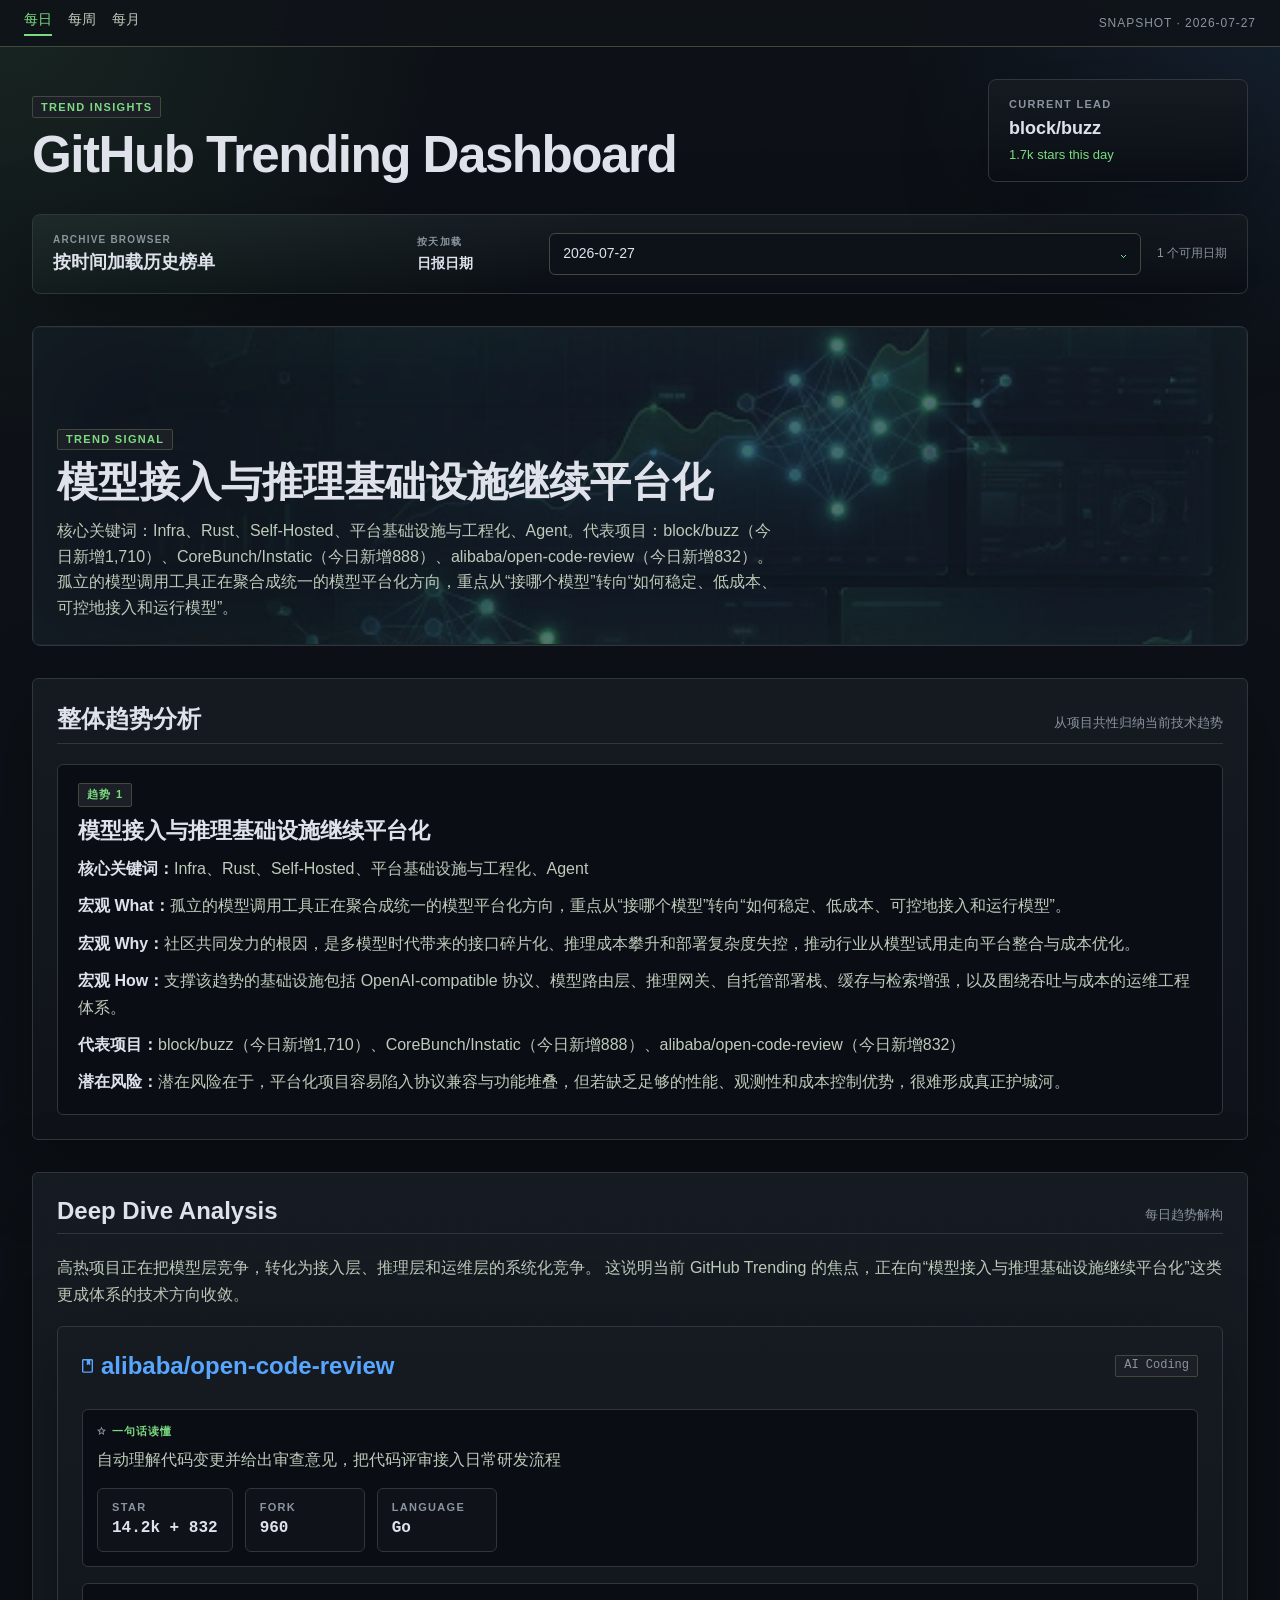
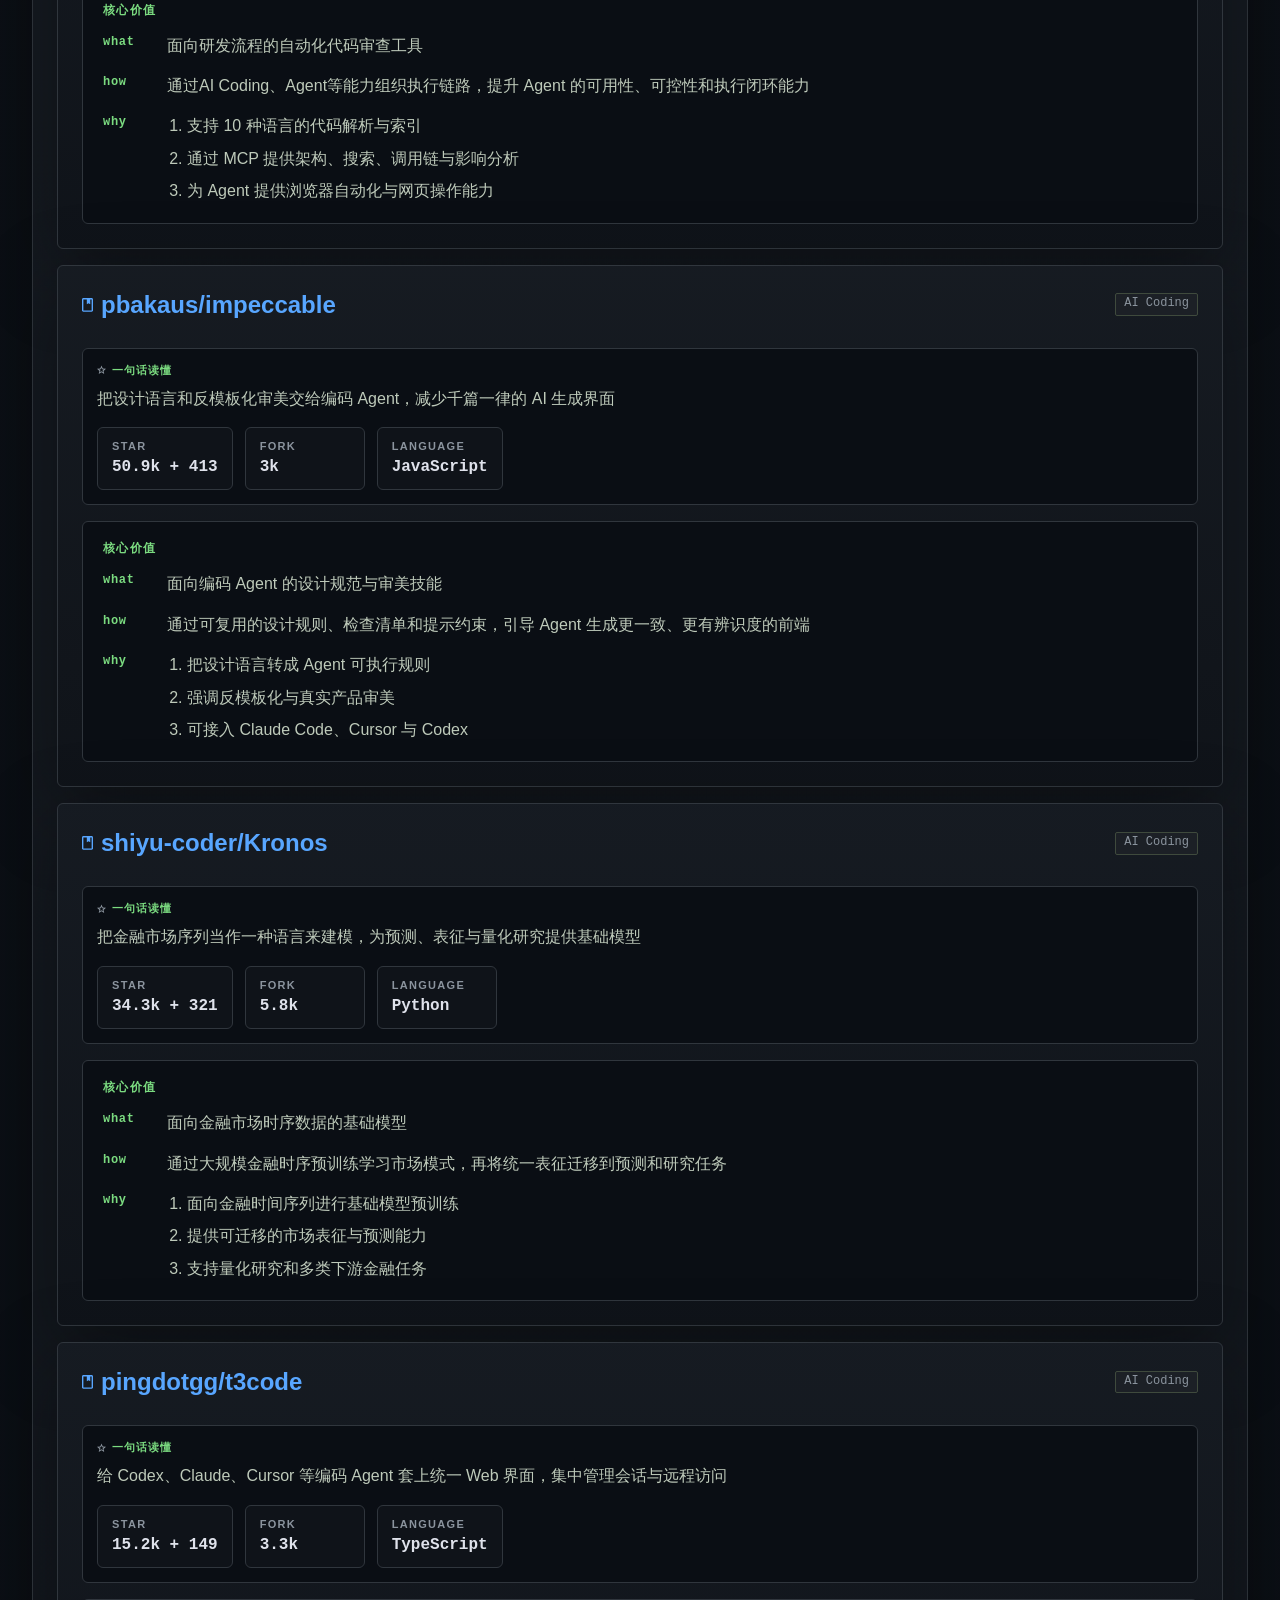
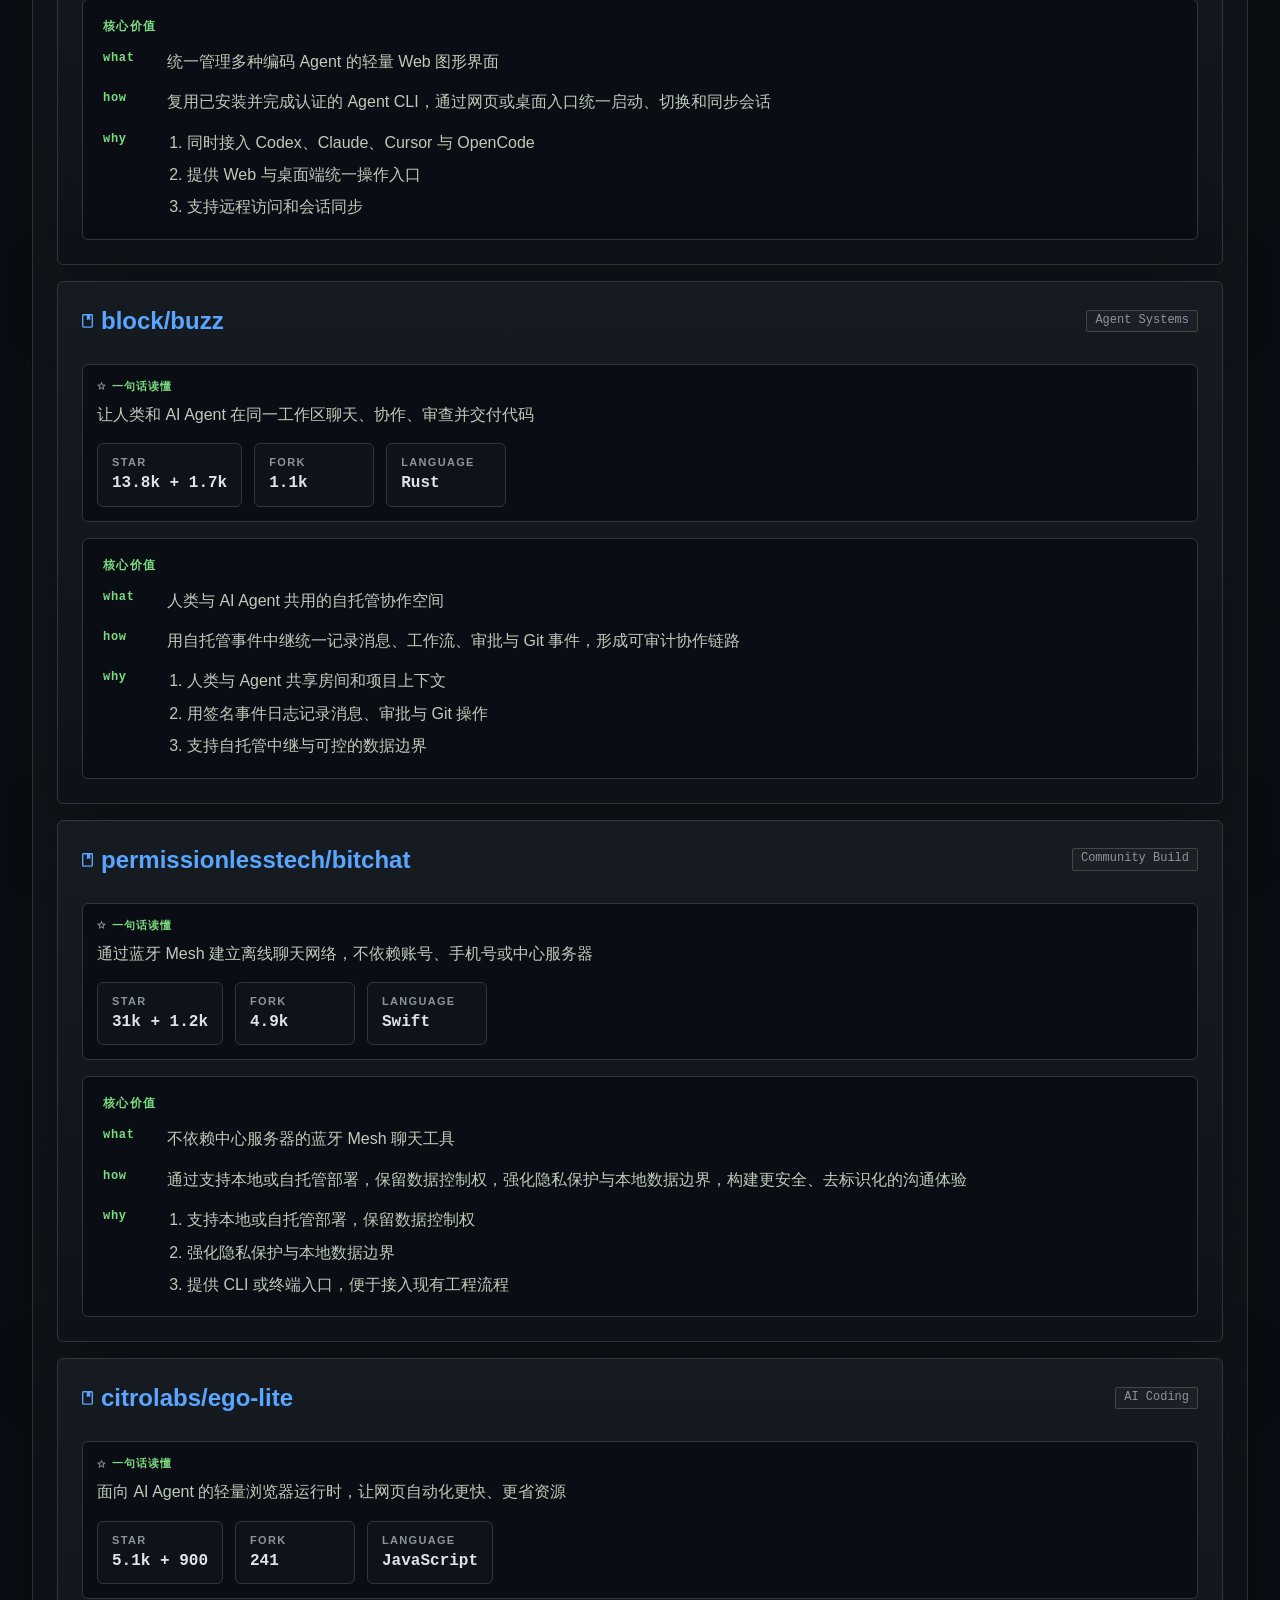
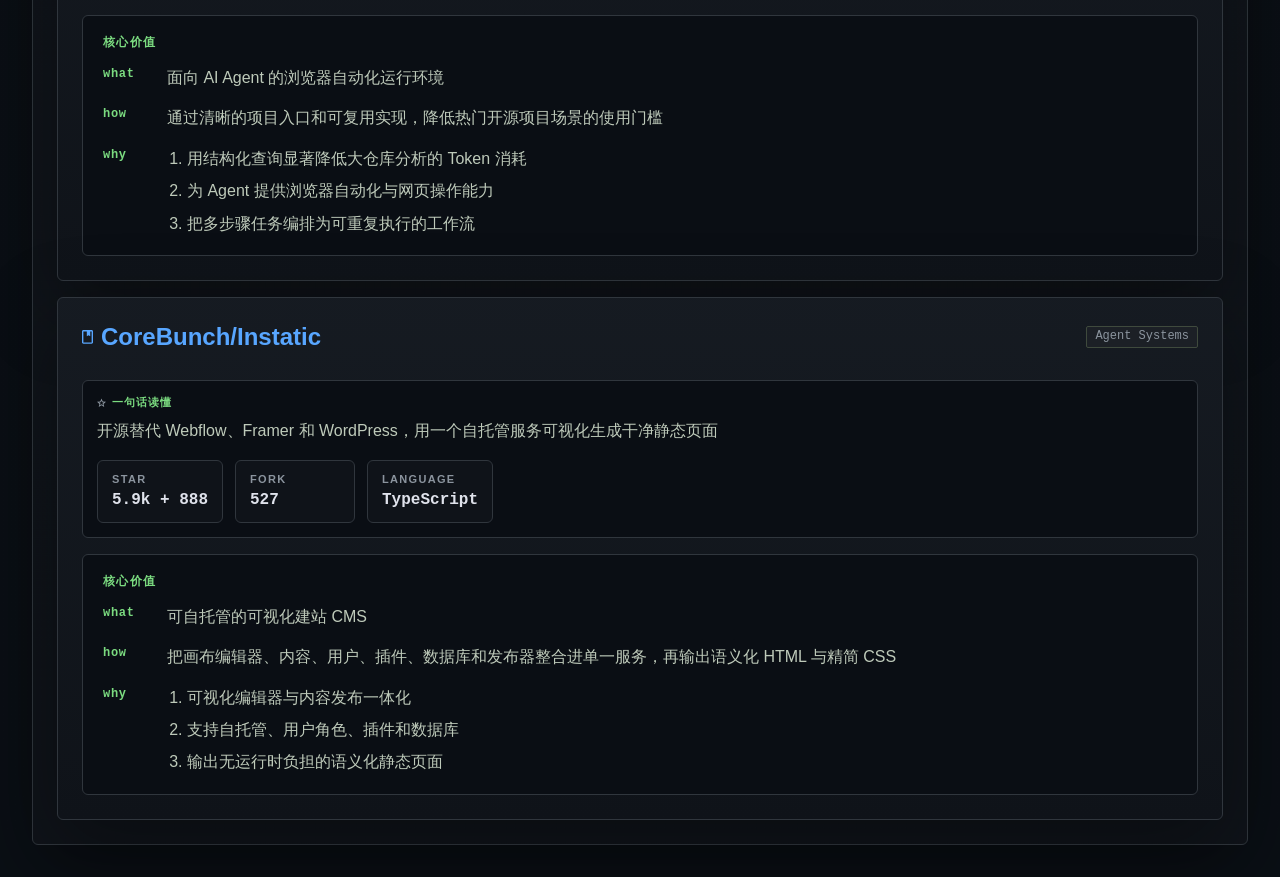
==== reports/github-trending/dashboard/history/2026-07-27.html @ b82ea27e "feat: enhance period analysis and dashboard history" ====
<!doctype html>
<html lang="zh-CN">
<head>
  <meta charset="utf-8">
  <meta name="viewport" content="width=device-width, initial-scale=1">
  <title>GitHub Trending Dashboard</title>
  <link rel="stylesheet" href="../styles.css">
</head>
<body>
  <div class="app-shell">
    <header class="topbar">
      <div class="topbar-inner">
        <nav class="period-nav" aria-label="趋势周期切换">

        <button class="nav-link is-active" type="button" data-period-tab="daily">
          每日
        </button>

        <button class="nav-link" type="button" data-period-tab="weekly">
          每周
        </button>

        <button class="nav-link" type="button" data-period-tab="monthly">
          每月
        </button>

        </nav>
        <span class="generated-at" data-generated-at>Snapshot · 2026-07-27</span>
      </div>
    </header>

    <main class="page">
      <section class="page-heading">
        <div>
          <span class="section-kicker">Trend Insights</span>
          <h1>GitHub Trending Dashboard</h1>
        </div>
        <div class="headline-callout">
          <span class="callout-label">Current Lead</span>
          <strong data-current-lead>block/buzz</strong>
          <span data-current-growth>1.7k stars this day</span>
        </div>
      </section>

      <section class="snapshot-toolbar" aria-label="历史快照选择">
        <div class="snapshot-toolbar-heading">
          <span>Archive Browser</span>
          <strong>按时间加载历史榜单</strong>
        </div>
        <div class="date-controls">

        <div class="date-control is-active" data-date-control="daily">
          <div class="date-control-copy">
            <span>按天加载</span>
            <strong>日报日期</strong>
          </div>
          <label class="date-select-wrap">
            <span class="sr-only">选择日报日期</span>
            <select data-date-select="daily" aria-label="选择日报日期">

                    <option value="./2026-07-27.html?period=daily" selected>2026-07-27</option>

            </select>
          </label>
          <span class="archive-count">1 个可用日期</span>
        </div>

        <div class="date-control" data-date-control="weekly">
          <div class="date-control-copy">
            <span>按周加载</span>
            <strong>周报周期</strong>
          </div>
          <label class="date-select-wrap">
            <span class="sr-only">选择周报周期</span>
            <select data-date-select="weekly" aria-label="选择周报周期">

                    <option value="./2026-07-27.html?period=weekly" selected>2026 年第 31 周 · 07/27–08/02</option>

            </select>
          </label>
          <span class="archive-count">1 个可用周次</span>
        </div>

        <div class="date-control" data-date-control="monthly">
          <div class="date-control-copy">
            <span>按月加载</span>
            <strong>月报月份</strong>
          </div>
          <label class="date-select-wrap">
            <span class="sr-only">选择月报月份</span>
            <select data-date-select="monthly" aria-label="选择月报月份">

                    <option value="./2026-07-27.html?period=monthly" selected>2026 年 7 月</option>

            </select>
          </label>
          <span class="archive-count">1 个可用月份</span>
        </div>

        </div>
      </section>


    <section
      class="period-panel is-active"
      data-period-panel="daily"
      data-lead-name="block/buzz"
      data-lead-growth="1.7k stars this day"
      data-snapshot-date="2026-07-27"
    >
      <div class="hero-card">
        <div class="hero-visual">
          <img src="../assets/hero-background-281466.png" alt="" aria-hidden="true">
        </div>
        <div class="hero-copy">
          <span class="eyebrow">TREND SIGNAL</span>
          <h2>模型接入与推理基础设施继续平台化</h2>
          <p>核心关键词：Infra、Rust、Self-Hosted、平台基础设施与工程化、Agent。代表项目：block/buzz（今日新增1,710）、CoreBunch/Instatic（今日新增888）、alibaba/open-code-review（今日新增832）。 孤立的模型调用工具正在聚合成统一的模型平台化方向，重点从“接哪个模型”转向“如何稳定、低成本、可控地接入和运行模型”。</p>
        </div>
      </div>


      <section class="trend-analysis panel">
        <div class="section-head">
          <h3>整体趋势分析</h3>
          <span>从项目共性归纳当前技术趋势</span>
        </div>
        <div class="trend-list">

                <article class="trend-card">
                  <span class="trend-index">趋势 1</span>
                  <h4>模型接入与推理基础设施继续平台化</h4>
                  <p><strong>核心关键词：</strong>Infra、Rust、Self-Hosted、平台基础设施与工程化、Agent</p>
                  <p><strong>宏观 What：</strong>孤立的模型调用工具正在聚合成统一的模型平台化方向，重点从“接哪个模型”转向“如何稳定、低成本、可控地接入和运行模型”。</p>
                  <p><strong>宏观 Why：</strong>社区共同发力的根因，是多模型时代带来的接口碎片化、推理成本攀升和部署复杂度失控，推动行业从模型试用走向平台整合与成本优化。</p>
                  <p><strong>宏观 How：</strong>支撑该趋势的基础设施包括 OpenAI-compatible 协议、模型路由层、推理网关、自托管部署栈、缓存与检索增强，以及围绕吞吐与成本的运维工程体系。</p>
                  <p><strong>代表项目：</strong>block/buzz（今日新增1,710）、CoreBunch/Instatic（今日新增888）、alibaba/open-code-review（今日新增832）</p>
                  <p><strong>潜在风险：</strong>潜在风险在于，平台化项目容易陷入协议兼容与功能堆叠，但若缺乏足够的性能、观测性和成本控制优势，很难形成真正护城河。</p>
                </article>

        </div>
      </section>


      <section class="deep-dive-section panel">
        <div class="section-head">
          <h3>Deep Dive Analysis</h3>
          <span>每日趋势解构</span>
        </div>
        <p class="trend-overview">高热项目正在把模型层竞争，转化为接入层、推理层和运维层的系统化竞争。 这说明当前 GitHub Trending 的焦点，正在向“模型接入与推理基础设施继续平台化”这类更成体系的技术方向收敛。</p>
        <div class="deep-list">

        <article class="deep-card">
          <div class="card-heading">
            <div class="title-wrap">
              <img src="../assets/repo-icon.svg" alt="" aria-hidden="true" class="icon icon-repo">
              <h3><a href="https://github.com/alibaba/open-code-review" target="_blank" rel="noreferrer">alibaba/open-code-review</a></h3>
            </div>
            <span class="chip">AI Coding</span>
          </div>
          <div class="insight-panel">
            <div class="insight-title">
              <img src="../assets/spark-icon.svg" alt="" aria-hidden="true" class="icon icon-spark">
              <span>一句话读懂</span>
            </div>
            <p>自动理解代码变更并给出审查意见，把代码评审接入日常研发流程</p>
            <div class="meta-row">

              <div class="meta-pill">
                <span class="meta-label">Star</span>
                <strong class="meta-value">14.2k + 832</strong>
              </div>

              <div class="meta-pill">
                <span class="meta-label">Fork</span>
                <strong class="meta-value">960</strong>
              </div>

              <div class="meta-pill">
                <span class="meta-label">Language</span>
                <strong class="meta-value">Go</strong>
              </div>

            </div>
          </div>
          <div class="core-value-panel">
            <span class="core-value-label">核心价值</span>
            <ul class="core-value-list">

              <li class="core-value-item">
                <strong class="core-value-key">what</strong>
                <span>面向研发流程的自动化代码审查工具</span>
              </li>

              <li class="core-value-item">
                <strong class="core-value-key">how</strong>
                <span>通过AI Coding、Agent等能力组织执行链路，提升 Agent 的可用性、可控性和执行闭环能力</span>
              </li>

              <li class="core-value-item">
                <strong class="core-value-key">why</strong>
                <ol class="highlight-list">
                  <li>支持 10 种语言的代码解析与索引</li><li>通过 MCP 提供架构、搜索、调用链与影响分析</li><li>为 Agent 提供浏览器自动化与网页操作能力</li>
                </ol>
              </li>

            </ul>
          </div>
        </article>

        <article class="deep-card">
          <div class="card-heading">
            <div class="title-wrap">
              <img src="../assets/repo-icon.svg" alt="" aria-hidden="true" class="icon icon-repo">
              <h3><a href="https://github.com/pbakaus/impeccable" target="_blank" rel="noreferrer">pbakaus/impeccable</a></h3>
            </div>
            <span class="chip">AI Coding</span>
          </div>
          <div class="insight-panel">
            <div class="insight-title">
              <img src="../assets/spark-icon.svg" alt="" aria-hidden="true" class="icon icon-spark">
              <span>一句话读懂</span>
            </div>
            <p>把设计语言和反模板化审美交给编码 Agent，减少千篇一律的 AI 生成界面</p>
            <div class="meta-row">

              <div class="meta-pill">
                <span class="meta-label">Star</span>
                <strong class="meta-value">50.9k + 413</strong>
              </div>

              <div class="meta-pill">
                <span class="meta-label">Fork</span>
                <strong class="meta-value">3k</strong>
              </div>

              <div class="meta-pill">
                <span class="meta-label">Language</span>
                <strong class="meta-value">JavaScript</strong>
              </div>

            </div>
          </div>
          <div class="core-value-panel">
            <span class="core-value-label">核心价值</span>
            <ul class="core-value-list">

              <li class="core-value-item">
                <strong class="core-value-key">what</strong>
                <span>面向编码 Agent 的设计规范与审美技能</span>
              </li>

              <li class="core-value-item">
                <strong class="core-value-key">how</strong>
                <span>通过可复用的设计规则、检查清单和提示约束，引导 Agent 生成更一致、更有辨识度的前端</span>
              </li>

              <li class="core-value-item">
                <strong class="core-value-key">why</strong>
                <ol class="highlight-list">
                  <li>把设计语言转成 Agent 可执行规则</li><li>强调反模板化与真实产品审美</li><li>可接入 Claude Code、Cursor 与 Codex</li>
                </ol>
              </li>

            </ul>
          </div>
        </article>

        <article class="deep-card">
          <div class="card-heading">
            <div class="title-wrap">
              <img src="../assets/repo-icon.svg" alt="" aria-hidden="true" class="icon icon-repo">
              <h3><a href="https://github.com/shiyu-coder/Kronos" target="_blank" rel="noreferrer">shiyu-coder/Kronos</a></h3>
            </div>
            <span class="chip">AI Coding</span>
          </div>
          <div class="insight-panel">
            <div class="insight-title">
              <img src="../assets/spark-icon.svg" alt="" aria-hidden="true" class="icon icon-spark">
              <span>一句话读懂</span>
            </div>
            <p>把金融市场序列当作一种语言来建模，为预测、表征与量化研究提供基础模型</p>
            <div class="meta-row">

              <div class="meta-pill">
                <span class="meta-label">Star</span>
                <strong class="meta-value">34.3k + 321</strong>
              </div>

              <div class="meta-pill">
                <span class="meta-label">Fork</span>
                <strong class="meta-value">5.8k</strong>
              </div>

              <div class="meta-pill">
                <span class="meta-label">Language</span>
                <strong class="meta-value">Python</strong>
              </div>

            </div>
          </div>
          <div class="core-value-panel">
            <span class="core-value-label">核心价值</span>
            <ul class="core-value-list">

              <li class="core-value-item">
                <strong class="core-value-key">what</strong>
                <span>面向金融市场时序数据的基础模型</span>
              </li>

              <li class="core-value-item">
                <strong class="core-value-key">how</strong>
                <span>通过大规模金融时序预训练学习市场模式，再将统一表征迁移到预测和研究任务</span>
              </li>

              <li class="core-value-item">
                <strong class="core-value-key">why</strong>
                <ol class="highlight-list">
                  <li>面向金融时间序列进行基础模型预训练</li><li>提供可迁移的市场表征与预测能力</li><li>支持量化研究和多类下游金融任务</li>
                </ol>
              </li>

            </ul>
          </div>
        </article>

        <article class="deep-card">
          <div class="card-heading">
            <div class="title-wrap">
              <img src="../assets/repo-icon.svg" alt="" aria-hidden="true" class="icon icon-repo">
              <h3><a href="https://github.com/pingdotgg/t3code" target="_blank" rel="noreferrer">pingdotgg/t3code</a></h3>
            </div>
            <span class="chip">AI Coding</span>
          </div>
          <div class="insight-panel">
            <div class="insight-title">
              <img src="../assets/spark-icon.svg" alt="" aria-hidden="true" class="icon icon-spark">
              <span>一句话读懂</span>
            </div>
            <p>给 Codex、Claude、Cursor 等编码 Agent 套上统一 Web 界面，集中管理会话与远程访问</p>
            <div class="meta-row">

              <div class="meta-pill">
                <span class="meta-label">Star</span>
                <strong class="meta-value">15.2k + 149</strong>
              </div>

              <div class="meta-pill">
                <span class="meta-label">Fork</span>
                <strong class="meta-value">3.3k</strong>
              </div>

              <div class="meta-pill">
                <span class="meta-label">Language</span>
                <strong class="meta-value">TypeScript</strong>
              </div>

            </div>
          </div>
          <div class="core-value-panel">
            <span class="core-value-label">核心价值</span>
            <ul class="core-value-list">

              <li class="core-value-item">
                <strong class="core-value-key">what</strong>
                <span>统一管理多种编码 Agent 的轻量 Web 图形界面</span>
              </li>

              <li class="core-value-item">
                <strong class="core-value-key">how</strong>
                <span>复用已安装并完成认证的 Agent CLI，通过网页或桌面入口统一启动、切换和同步会话</span>
              </li>

              <li class="core-value-item">
                <strong class="core-value-key">why</strong>
                <ol class="highlight-list">
                  <li>同时接入 Codex、Claude、Cursor 与 OpenCode</li><li>提供 Web 与桌面端统一操作入口</li><li>支持远程访问和会话同步</li>
                </ol>
              </li>

            </ul>
          </div>
        </article>

        <article class="deep-card">
          <div class="card-heading">
            <div class="title-wrap">
              <img src="../assets/repo-icon.svg" alt="" aria-hidden="true" class="icon icon-repo">
              <h3><a href="https://github.com/block/buzz" target="_blank" rel="noreferrer">block/buzz</a></h3>
            </div>
            <span class="chip">Agent Systems</span>
          </div>
          <div class="insight-panel">
            <div class="insight-title">
              <img src="../assets/spark-icon.svg" alt="" aria-hidden="true" class="icon icon-spark">
              <span>一句话读懂</span>
            </div>
            <p>让人类和 AI Agent 在同一工作区聊天、协作、审查并交付代码</p>
            <div class="meta-row">

              <div class="meta-pill">
                <span class="meta-label">Star</span>
                <strong class="meta-value">13.8k + 1.7k</strong>
              </div>

              <div class="meta-pill">
                <span class="meta-label">Fork</span>
                <strong class="meta-value">1.1k</strong>
              </div>

              <div class="meta-pill">
                <span class="meta-label">Language</span>
                <strong class="meta-value">Rust</strong>
              </div>

            </div>
          </div>
          <div class="core-value-panel">
            <span class="core-value-label">核心价值</span>
            <ul class="core-value-list">

              <li class="core-value-item">
                <strong class="core-value-key">what</strong>
                <span>人类与 AI Agent 共用的自托管协作空间</span>
              </li>

              <li class="core-value-item">
                <strong class="core-value-key">how</strong>
                <span>用自托管事件中继统一记录消息、工作流、审批与 Git 事件，形成可审计协作链路</span>
              </li>

              <li class="core-value-item">
                <strong class="core-value-key">why</strong>
                <ol class="highlight-list">
                  <li>人类与 Agent 共享房间和项目上下文</li><li>用签名事件日志记录消息、审批与 Git 操作</li><li>支持自托管中继与可控的数据边界</li>
                </ol>
              </li>

            </ul>
          </div>
        </article>

        <article class="deep-card">
          <div class="card-heading">
            <div class="title-wrap">
              <img src="../assets/repo-icon.svg" alt="" aria-hidden="true" class="icon icon-repo">
              <h3><a href="https://github.com/permissionlesstech/bitchat" target="_blank" rel="noreferrer">permissionlesstech/bitchat</a></h3>
            </div>
            <span class="chip">Community Build</span>
          </div>
          <div class="insight-panel">
            <div class="insight-title">
              <img src="../assets/spark-icon.svg" alt="" aria-hidden="true" class="icon icon-spark">
              <span>一句话读懂</span>
            </div>
            <p>通过蓝牙 Mesh 建立离线聊天网络，不依赖账号、手机号或中心服务器</p>
            <div class="meta-row">

              <div class="meta-pill">
                <span class="meta-label">Star</span>
                <strong class="meta-value">31k + 1.2k</strong>
              </div>

              <div class="meta-pill">
                <span class="meta-label">Fork</span>
                <strong class="meta-value">4.9k</strong>
              </div>

              <div class="meta-pill">
                <span class="meta-label">Language</span>
                <strong class="meta-value">Swift</strong>
              </div>

            </div>
          </div>
          <div class="core-value-panel">
            <span class="core-value-label">核心价值</span>
            <ul class="core-value-list">

              <li class="core-value-item">
                <strong class="core-value-key">what</strong>
                <span>不依赖中心服务器的蓝牙 Mesh 聊天工具</span>
              </li>

              <li class="core-value-item">
                <strong class="core-value-key">how</strong>
                <span>通过支持本地或自托管部署，保留数据控制权，强化隐私保护与本地数据边界，构建更安全、去标识化的沟通体验</span>
              </li>

              <li class="core-value-item">
                <strong class="core-value-key">why</strong>
                <ol class="highlight-list">
                  <li>支持本地或自托管部署，保留数据控制权</li><li>强化隐私保护与本地数据边界</li><li>提供 CLI 或终端入口，便于接入现有工程流程</li>
                </ol>
              </li>

            </ul>
          </div>
        </article>

        <article class="deep-card">
          <div class="card-heading">
            <div class="title-wrap">
              <img src="../assets/repo-icon.svg" alt="" aria-hidden="true" class="icon icon-repo">
              <h3><a href="https://github.com/citrolabs/ego-lite" target="_blank" rel="noreferrer">citrolabs/ego-lite</a></h3>
            </div>
            <span class="chip">AI Coding</span>
          </div>
          <div class="insight-panel">
            <div class="insight-title">
              <img src="../assets/spark-icon.svg" alt="" aria-hidden="true" class="icon icon-spark">
              <span>一句话读懂</span>
            </div>
            <p>面向 AI Agent 的轻量浏览器运行时，让网页自动化更快、更省资源</p>
            <div class="meta-row">

              <div class="meta-pill">
                <span class="meta-label">Star</span>
                <strong class="meta-value">5.1k + 900</strong>
              </div>

              <div class="meta-pill">
                <span class="meta-label">Fork</span>
                <strong class="meta-value">241</strong>
              </div>

              <div class="meta-pill">
                <span class="meta-label">Language</span>
                <strong class="meta-value">JavaScript</strong>
              </div>

            </div>
          </div>
          <div class="core-value-panel">
            <span class="core-value-label">核心价值</span>
            <ul class="core-value-list">

              <li class="core-value-item">
                <strong class="core-value-key">what</strong>
                <span>面向 AI Agent 的浏览器自动化运行环境</span>
              </li>

              <li class="core-value-item">
                <strong class="core-value-key">how</strong>
                <span>通过清晰的项目入口和可复用实现，降低热门开源项目场景的使用门槛</span>
              </li>

              <li class="core-value-item">
                <strong class="core-value-key">why</strong>
                <ol class="highlight-list">
                  <li>用结构化查询显著降低大仓库分析的 Token 消耗</li><li>为 Agent 提供浏览器自动化与网页操作能力</li><li>把多步骤任务编排为可重复执行的工作流</li>
                </ol>
              </li>

            </ul>
          </div>
        </article>

        <article class="deep-card">
          <div class="card-heading">
            <div class="title-wrap">
              <img src="../assets/repo-icon.svg" alt="" aria-hidden="true" class="icon icon-repo">
              <h3><a href="https://github.com/CoreBunch/Instatic" target="_blank" rel="noreferrer">CoreBunch/Instatic</a></h3>
            </div>
            <span class="chip">Agent Systems</span>
          </div>
          <div class="insight-panel">
            <div class="insight-title">
              <img src="../assets/spark-icon.svg" alt="" aria-hidden="true" class="icon icon-spark">
              <span>一句话读懂</span>
            </div>
            <p>开源替代 Webflow、Framer 和 WordPress，用一个自托管服务可视化生成干净静态页面</p>
            <div class="meta-row">

              <div class="meta-pill">
                <span class="meta-label">Star</span>
                <strong class="meta-value">5.9k + 888</strong>
              </div>

              <div class="meta-pill">
                <span class="meta-label">Fork</span>
                <strong class="meta-value">527</strong>
              </div>

              <div class="meta-pill">
                <span class="meta-label">Language</span>
                <strong class="meta-value">TypeScript</strong>
              </div>

            </div>
          </div>
          <div class="core-value-panel">
            <span class="core-value-label">核心价值</span>
            <ul class="core-value-list">

              <li class="core-value-item">
                <strong class="core-value-key">what</strong>
                <span>可自托管的可视化建站 CMS</span>
              </li>

              <li class="core-value-item">
                <strong class="core-value-key">how</strong>
                <span>把画布编辑器、内容、用户、插件、数据库和发布器整合进单一服务，再输出语义化 HTML 与精简 CSS</span>
              </li>

              <li class="core-value-item">
                <strong class="core-value-key">why</strong>
                <ol class="highlight-list">
                  <li>可视化编辑器与内容发布一体化</li><li>支持自托管、用户角色、插件和数据库</li><li>输出无运行时负担的语义化静态页面</li>
                </ol>
              </li>

            </ul>
          </div>
        </article>

        </div>
      </section>
    </section>

    <section
      class="period-panel"
      data-period-panel="weekly"
      data-lead-name="bojieli/ai-agent-book"
      data-lead-growth="15.9k stars this week"
      data-snapshot-date="2026-07-27"
    >
      <div class="hero-card">
        <div class="hero-visual">
          <img src="../assets/hero-background-281466.png" alt="" aria-hidden="true">
        </div>
        <div class="hero-copy">
          <span class="eyebrow">TREND SIGNAL</span>
          <h2>AI 编程从单点辅助走向工程化工作流</h2>
          <p>核心关键词：Agent、AI Coding、Rust、TypeScript、MCP。代表项目：bojieli/ai-agent-book（本周新增15,909）、koala73/worldmonitor（本周新增12,615）、mattpocock/skills（本周新增12,238）。 高 Star 增量项目正在从“补一个能力点”演进为“补一整条研发链路”，共同指向 AI 编程增强与工程化工作流这一集群化方向。</p>
        </div>
      </div>


      <section class="trend-analysis panel">
        <div class="section-head">
          <h3>整体趋势分析</h3>
          <span>从项目共性归纳当前技术趋势</span>
        </div>
        <div class="trend-list">

                <article class="trend-card">
                  <span class="trend-index">趋势 1</span>
                  <h4>AI 编程从单点辅助走向工程化工作流</h4>
                  <p><strong>核心关键词：</strong>Agent、AI Coding、Rust、TypeScript、MCP</p>
                  <p><strong>宏观 What：</strong>高 Star 增量项目正在从“补一个能力点”演进为“补一整条研发链路”，共同指向 AI 编程增强与工程化工作流这一集群化方向。</p>
                  <p><strong>宏观 Why：</strong>社区集体发力的根因，是大模型在大型代码库中存在上下文窗口受限、仓库级记忆缺失和任务交接脆弱等瓶颈，迫使 AI 编程从单文件补全转向全库架构级理解与执行。</p>
                  <p><strong>宏观 How：</strong>支撑这一趋势落地的底层支撑，正在收敛为 MCP 接口、仓库级索引/RAG、代码知识图谱、终端工作流接入以及可编排的 Agent 链路。</p>
                  <p><strong>代表项目：</strong>bojieli/ai-agent-book（本周新增15,909）、koala73/worldmonitor（本周新增12,615）、mattpocock/skills（本周新增12,238）</p>
                  <p><strong>潜在风险：</strong>潜在风险在于，很多项目仍停留在工作流包装层，若缺少稳定的上下文管理、索引质量和可验证执行闭环，工程化承诺容易沦为演示效果。</p>
                </article>

                <article class="trend-card">
                  <span class="trend-index">趋势 2</span>
                  <h4>多模态内容生成正在产品化和流水线化</h4>
                  <p><strong>核心关键词：</strong>Self-Hosted、Video、Agent、Python、Workflow</p>
                  <p><strong>宏观 What：</strong>高增项目的集群化方向，是把视频、语音、图像等离散能力重新组装为可批量生产、可自动化交付的多模态内容流水线。</p>
                  <p><strong>宏观 Why：</strong>社区转向这一方向的核心驱动力，是单点生成工具已无法解决真实生产中的链路断裂、素材组织和人机协作效率问题，AI 内容生成因此进入工业化阶段。</p>
                  <p><strong>宏观 How：</strong>底层支撑正在沉淀为多 Agent 协同编排、素材采集与处理链、统一的内容生产工作流、自托管运行环境以及围绕渲染/审核/发布的自动化方法论。</p>
                  <p><strong>代表项目：</strong>bojieli/ai-agent-book（本周新增15,909）、stablyai/orca（本周新增7,392）、tirth8205/code-review-graph（本周新增6,006）</p>
                  <p><strong>潜在风险：</strong>风险在于，多模态流水线项目容易因外部模型依赖、渲染成本和内容质量波动而失真，若没有稳定产能与评估机制，增长可能先于交付能力。</p>
                </article>

        </div>
      </section>


      <section class="deep-dive-section panel">
        <div class="section-head">
          <h3>Deep Dive Analysis</h3>
          <span>每周趋势解构</span>
        </div>
        <p class="trend-overview">本期高增项目的最大公约数不是单个插件或脚本，而是让 AI 真正接入真实仓库、真实上下文和真实研发流程的工程化能力。 这说明当前 GitHub Trending 的焦点，正在向“AI 编程从单点辅助走向工程化工作流”这类更成体系的技术方向收敛。</p>
        <div class="deep-list">

        <article class="deep-card">
          <div class="card-heading">
            <div class="title-wrap">
              <img src="../assets/repo-icon.svg" alt="" aria-hidden="true" class="icon icon-repo">
              <h3><a href="https://github.com/bojieli/ai-agent-book" target="_blank" rel="noreferrer">bojieli/ai-agent-book</a></h3>
            </div>
            <span class="chip">Agent Systems</span>
          </div>
          <div class="insight-panel">
            <div class="insight-title">
              <img src="../assets/spark-icon.svg" alt="" aria-hidden="true" class="icon icon-spark">
              <span>一句话读懂</span>
            </div>
            <p>从设计原理到工程落地系统讲解 AI Agent，并提供正文、PDF 与配套代码</p>
            <div class="meta-row">

              <div class="meta-pill">
                <span class="meta-label">Star</span>
                <strong class="meta-value">21.8k + 15.9k</strong>
              </div>

              <div class="meta-pill">
                <span class="meta-label">Fork</span>
                <strong class="meta-value">2.2k</strong>
              </div>

              <div class="meta-pill">
                <span class="meta-label">Language</span>
                <strong class="meta-value">Python</strong>
              </div>

            </div>
          </div>
          <div class="core-value-panel">
            <span class="core-value-label">核心价值</span>
            <ul class="core-value-list">

              <li class="core-value-item">
                <strong class="core-value-key">what</strong>
                <span>AI Agent 原理与工程实践开源教材</span>
              </li>

              <li class="core-value-item">
                <strong class="core-value-key">how</strong>
                <span>按章节组织 Agent 架构、工具调用、记忆和工程案例，并开放可编译内容与示例代码</span>
              </li>

              <li class="core-value-item">
                <strong class="core-value-key">why</strong>
                <ol class="highlight-list">
                  <li>覆盖 Agent 设计原理与工程实践</li><li>提供开源正文、编译版 PDF 和章节代码</li><li>用体系化章节串联核心能力与落地案例</li>
                </ol>
              </li>

            </ul>
          </div>
        </article>

        <article class="deep-card">
          <div class="card-heading">
            <div class="title-wrap">
              <img src="../assets/repo-icon.svg" alt="" aria-hidden="true" class="icon icon-repo">
              <h3><a href="https://github.com/diegosouzapw/OmniRoute" target="_blank" rel="noreferrer">diegosouzapw/OmniRoute</a></h3>
            </div>
            <span class="chip">AI Coding</span>
          </div>
          <div class="insight-panel">
            <div class="insight-title">
              <img src="../assets/spark-icon.svg" alt="" aria-hidden="true" class="icon icon-spark">
              <span>一句话读懂</span>
            </div>
            <p>模型接入与统一代理层，用统一接口管理多个模型和推理服务</p>
            <div class="meta-row">

              <div class="meta-pill">
                <span class="meta-label">Star</span>
                <strong class="meta-value">31.4k + 10.9k</strong>
              </div>

              <div class="meta-pill">
                <span class="meta-label">Fork</span>
                <strong class="meta-value">4.1k</strong>
              </div>

              <div class="meta-pill">
                <span class="meta-label">Language</span>
                <strong class="meta-value">TypeScript</strong>
              </div>

            </div>
          </div>
          <div class="core-value-panel">
            <span class="core-value-label">核心价值</span>
            <ul class="core-value-list">

              <li class="core-value-item">
                <strong class="core-value-key">what</strong>
                <span>模型接入与统一代理层</span>
              </li>

              <li class="core-value-item">
                <strong class="core-value-key">how</strong>
                <span>通过Agent、MCP等能力组织执行链路，用统一接口管理多个模型和推理服务</span>
              </li>

              <li class="core-value-item">
                <strong class="core-value-key">why</strong>
                <ol class="highlight-list">
                  <li>支持 43 种语言的代码解析与索引</li><li>支持 CI/CD 安全扫描与报告输出</li><li>为 Agent 提供浏览器自动化与网页操作能力</li>
                </ol>
              </li>

            </ul>
          </div>
        </article>

        <article class="deep-card">
          <div class="card-heading">
            <div class="title-wrap">
              <img src="../assets/repo-icon.svg" alt="" aria-hidden="true" class="icon icon-repo">
              <h3><a href="https://github.com/stablyai/orca" target="_blank" rel="noreferrer">stablyai/orca</a></h3>
            </div>
            <span class="chip">AI Coding</span>
          </div>
          <div class="insight-panel">
            <div class="insight-title">
              <img src="../assets/spark-icon.svg" alt="" aria-hidden="true" class="icon icon-spark">
              <span>一句话读懂</span>
            </div>
            <p>在桌面、手机或 VPS 上同时调度一组编码 Agent，加速并行开发任务</p>
            <div class="meta-row">

              <div class="meta-pill">
                <span class="meta-label">Star</span>
                <strong class="meta-value">30.1k + 7.4k</strong>
              </div>

              <div class="meta-pill">
                <span class="meta-label">Fork</span>
                <strong class="meta-value">2.1k</strong>
              </div>

              <div class="meta-pill">
                <span class="meta-label">Language</span>
                <strong class="meta-value">TypeScript</strong>
              </div>

            </div>
          </div>
          <div class="core-value-panel">
            <span class="core-value-label">核心价值</span>
            <ul class="core-value-list">

              <li class="core-value-item">
                <strong class="core-value-key">what</strong>
                <span>并行管理多个编码 Agent 的开发环境</span>
              </li>

              <li class="core-value-item">
                <strong class="core-value-key">how</strong>
                <span>把不同编码 Agent 的会话、工作区和执行状态集中到统一 ADE 中并行编排</span>
              </li>

              <li class="core-value-item">
                <strong class="core-value-key">why</strong>
                <ol class="highlight-list">
                  <li>并行运行和管理多个编码 Agent</li><li>支持桌面、移动端与 VPS</li><li>复用用户自己的 Agent 订阅与工作区</li>
                </ol>
              </li>

            </ul>
          </div>
        </article>

        <article class="deep-card">
          <div class="card-heading">
            <div class="title-wrap">
              <img src="../assets/repo-icon.svg" alt="" aria-hidden="true" class="icon icon-repo">
              <h3><a href="https://github.com/tirth8205/code-review-graph" target="_blank" rel="noreferrer">tirth8205/code-review-graph</a></h3>
            </div>
            <span class="chip">AI Coding</span>
          </div>
          <div class="insight-panel">
            <div class="insight-title">
              <img src="../assets/spark-icon.svg" alt="" aria-hidden="true" class="icon icon-spark">
              <span>一句话读懂</span>
            </div>
            <p>为 AI 编程工具建立本地代码关系图，只读取审查和大仓库任务真正需要的上下文</p>
            <div class="meta-row">

              <div class="meta-pill">
                <span class="meta-label">Star</span>
                <strong class="meta-value">26.7k + 6k</strong>
              </div>

              <div class="meta-pill">
                <span class="meta-label">Fork</span>
                <strong class="meta-value">2.5k</strong>
              </div>

              <div class="meta-pill">
                <span class="meta-label">Language</span>
                <strong class="meta-value">Python</strong>
              </div>

            </div>
          </div>
          <div class="core-value-panel">
            <span class="core-value-label">核心价值</span>
            <ul class="core-value-list">

              <li class="core-value-item">
                <strong class="core-value-key">what</strong>
                <span>面向 AI 编程工具的本地代码关系图与 MCP 服务</span>
              </li>

              <li class="core-value-item">
                <strong class="core-value-key">how</strong>
                <span>把代码库构建成持久关系图，再通过 MCP 与 CLI 提供检索、审查和影响分析能力</span>
              </li>

              <li class="core-value-item">
                <strong class="core-value-key">why</strong>
                <ol class="highlight-list">
                  <li>在本地构建持久代码关系图</li><li>按任务检索真正相关的代码上下文</li><li>通过 MCP 与 CLI 接入代码审查工作流</li>
                </ol>
              </li>

            </ul>
          </div>
        </article>

        <article class="deep-card">
          <div class="card-heading">
            <div class="title-wrap">
              <img src="../assets/repo-icon.svg" alt="" aria-hidden="true" class="icon icon-repo">
              <h3><a href="https://github.com/earendil-works/pi" target="_blank" rel="noreferrer">earendil-works/pi</a></h3>
            </div>
            <span class="chip">AI Coding</span>
          </div>
          <div class="insight-panel">
            <div class="insight-title">
              <img src="../assets/spark-icon.svg" alt="" aria-hidden="true" class="icon icon-spark">
              <span>一句话读懂</span>
            </div>
            <p>把统一 LLM API、Agent 循环、TUI 和编码 CLI 打包，快速搭建可执行 AI Agent</p>
            <div class="meta-row">

              <div class="meta-pill">
                <span class="meta-label">Star</span>
                <strong class="meta-value">78.5k + 5.4k</strong>
              </div>

              <div class="meta-pill">
                <span class="meta-label">Fork</span>
                <strong class="meta-value">9.7k</strong>
              </div>

              <div class="meta-pill">
                <span class="meta-label">Language</span>
                <strong class="meta-value">TypeScript</strong>
              </div>

            </div>
          </div>
          <div class="core-value-panel">
            <span class="core-value-label">核心价值</span>
            <ul class="core-value-list">

              <li class="core-value-item">
                <strong class="core-value-key">what</strong>
                <span>包含统一模型接口、Agent 循环和编码 CLI 的工具包</span>
              </li>

              <li class="core-value-item">
                <strong class="core-value-key">how</strong>
                <span>以模块化工具包组合模型调用、任务循环、终端交互和代码操作入口</span>
              </li>

              <li class="core-value-item">
                <strong class="core-value-key">why</strong>
                <ol class="highlight-list">
                  <li>统一多模型 API 调用方式</li><li>提供可扩展的 Agent 执行循环</li><li>内置 TUI 与编码 Agent CLI</li>
                </ol>
              </li>

            </ul>
          </div>
        </article>

        <article class="deep-card">
          <div class="card-heading">
            <div class="title-wrap">
              <img src="../assets/repo-icon.svg" alt="" aria-hidden="true" class="icon icon-repo">
              <h3><a href="https://github.com/rohitg00/ai-engineering-from-scratch" target="_blank" rel="noreferrer">rohitg00/ai-engineering-from-scratch</a></h3>
            </div>
            <span class="chip">Agent Systems</span>
          </div>
          <div class="insight-panel">
            <div class="insight-title">
              <img src="../assets/spark-icon.svg" alt="" aria-hidden="true" class="icon icon-spark">
              <span>一句话读懂</span>
            </div>
            <p>用 20 个阶段从零实现 AI 核心算法，再一路构建到 LLM、Agent 与生产系统</p>
            <div class="meta-row">

              <div class="meta-pill">
                <span class="meta-label">Star</span>
                <strong class="meta-value">43.9k + 4.3k</strong>
              </div>

              <div class="meta-pill">
                <span class="meta-label">Fork</span>
                <strong class="meta-value">7.4k</strong>
              </div>

              <div class="meta-pill">
                <span class="meta-label">Language</span>
                <strong class="meta-value">Python</strong>
              </div>

            </div>
          </div>
          <div class="core-value-panel">
            <span class="core-value-label">核心价值</span>
            <ul class="core-value-list">

              <li class="core-value-item">
                <strong class="core-value-key">what</strong>
                <span>从数学基础到多 Agent 系统的 AI 工程开源课程</span>
              </li>

              <li class="core-value-item">
                <strong class="core-value-key">how</strong>
                <span>每课按问题、原理、手写实现、框架实践和交付物推进，形成可运行的学习路径</span>
              </li>

              <li class="core-value-item">
                <strong class="core-value-key">why</strong>
                <ol class="highlight-list">
                  <li>覆盖数学、深度学习、LLM、Agent 与生产部署</li><li>每个算法先手写再使用主流框架</li><li>提供分阶段课程、代码、测试和项目产物</li>
                </ol>
              </li>

            </ul>
          </div>
        </article>

        <article class="deep-card">
          <div class="card-heading">
            <div class="title-wrap">
              <img src="../assets/repo-icon.svg" alt="" aria-hidden="true" class="icon icon-repo">
              <h3><a href="https://github.com/HKUDS/DeepTutor" target="_blank" rel="noreferrer">HKUDS/DeepTutor</a></h3>
            </div>
            <span class="chip">Community Build</span>
          </div>
          <div class="insight-panel">
            <div class="insight-title">
              <img src="../assets/spark-icon.svg" alt="" aria-hidden="true" class="icon icon-spark">
              <span>一句话读懂</span>
            </div>
            <p>让 AI 导师持续理解学习进度和知识缺口，为每个人动态生成辅导路径</p>
            <div class="meta-row">

              <div class="meta-pill">
                <span class="meta-label">Star</span>
                <strong class="meta-value">30.2k + 2.2k</strong>
              </div>

              <div class="meta-pill">
                <span class="meta-label">Fork</span>
                <strong class="meta-value">4k</strong>
              </div>

              <div class="meta-pill">
                <span class="meta-label">Language</span>
                <strong class="meta-value">Python</strong>
              </div>

            </div>
          </div>
          <div class="core-value-panel">
            <span class="core-value-label">核心价值</span>
            <ul class="core-value-list">

              <li class="core-value-item">
                <strong class="core-value-key">what</strong>
                <span>可长期适应学习者的个性化 AI 导师</span>
              </li>

              <li class="core-value-item">
                <strong class="core-value-key">how</strong>
                <span>结合学习者画像、长期记忆和推理式教学流程，持续调整讲解、练习与反馈</span>
              </li>

              <li class="core-value-item">
                <strong class="core-value-key">why</strong>
                <ol class="highlight-list">
                  <li>围绕学习者建立长期知识与进度画像</li><li>动态生成个性化讲解和练习</li><li>支持持续反馈与终身学习路径</li>
                </ol>
              </li>

            </ul>
          </div>
        </article>

        <article class="deep-card">
          <div class="card-heading">
            <div class="title-wrap">
              <img src="../assets/repo-icon.svg" alt="" aria-hidden="true" class="icon icon-repo">
              <h3><a href="https://github.com/shiyu-coder/Kronos" target="_blank" rel="noreferrer">shiyu-coder/Kronos</a></h3>
            </div>
            <span class="chip">AI Coding</span>
          </div>
          <div class="insight-panel">
            <div class="insight-title">
              <img src="../assets/spark-icon.svg" alt="" aria-hidden="true" class="icon icon-spark">
              <span>一句话读懂</span>
            </div>
            <p>把金融市场序列当作一种语言来建模，为预测、表征与量化研究提供基础模型</p>
            <div class="meta-row">

              <div class="meta-pill">
                <span class="meta-label">Star</span>
                <strong class="meta-value">34.3k + 1.8k</strong>
              </div>

              <div class="meta-pill">
                <span class="meta-label">Fork</span>
                <strong class="meta-value">5.8k</strong>
              </div>

              <div class="meta-pill">
                <span class="meta-label">Language</span>
                <strong class="meta-value">Python</strong>
              </div>

            </div>
          </div>
          <div class="core-value-panel">
            <span class="core-value-label">核心价值</span>
            <ul class="core-value-list">

              <li class="core-value-item">
                <strong class="core-value-key">what</strong>
                <span>面向金融市场时序数据的基础模型</span>
              </li>

              <li class="core-value-item">
                <strong class="core-value-key">how</strong>
                <span>通过大规模金融时序预训练学习市场模式，再将统一表征迁移到预测和研究任务</span>
              </li>

              <li class="core-value-item">
                <strong class="core-value-key">why</strong>
                <ol class="highlight-list">
                  <li>面向金融时间序列进行基础模型预训练</li><li>提供可迁移的市场表征与预测能力</li><li>支持量化研究和多类下游金融任务</li>
                </ol>
              </li>

            </ul>
          </div>
        </article>

        </div>
      </section>
    </section>

    <section
      class="period-panel"
      data-period-panel="monthly"
      data-lead-name="diegosouzapw/OmniRoute"
      data-lead-growth="23.8k stars this month"
      data-snapshot-date="2026-07-27"
    >
      <div class="hero-card">
        <div class="hero-visual">
          <img src="../assets/hero-background-281466.png" alt="" aria-hidden="true">
        </div>
        <div class="hero-copy">
          <span class="eyebrow">TREND SIGNAL</span>
          <h2>AI 编程从单点辅助走向工程化工作流</h2>
          <p>核心关键词：Agent、Rust、MCP、AI Coding、TypeScript。代表项目：diegosouzapw/OmniRoute（本月新增23,805）、stablyai/orca（本月新增21,857）、DeusData/codebase-memory-mcp（本月新增20,672）。 高 Star 增量项目正在从“补一个能力点”演进为“补一整条研发链路”，共同指向 AI 编程增强与工程化工作流这一集群化方向。</p>
        </div>
      </div>


      <section class="trend-analysis panel">
        <div class="section-head">
          <h3>整体趋势分析</h3>
          <span>从项目共性归纳当前技术趋势</span>
        </div>
        <div class="trend-list">

                <article class="trend-card">
                  <span class="trend-index">趋势 1</span>
                  <h4>AI 编程从单点辅助走向工程化工作流</h4>
                  <p><strong>核心关键词：</strong>Agent、Rust、MCP、AI Coding、TypeScript</p>
                  <p><strong>宏观 What：</strong>高 Star 增量项目正在从“补一个能力点”演进为“补一整条研发链路”，共同指向 AI 编程增强与工程化工作流这一集群化方向。</p>
                  <p><strong>宏观 Why：</strong>社区集体发力的根因，是大模型在大型代码库中存在上下文窗口受限、仓库级记忆缺失和任务交接脆弱等瓶颈，迫使 AI 编程从单文件补全转向全库架构级理解与执行。</p>
                  <p><strong>宏观 How：</strong>支撑这一趋势落地的底层支撑，正在收敛为 MCP 接口、仓库级索引/RAG、代码知识图谱、终端工作流接入以及可编排的 Agent 链路。</p>
                  <p><strong>代表项目：</strong>diegosouzapw/OmniRoute（本月新增23,805）、stablyai/orca（本月新增21,857）、DeusData/codebase-memory-mcp（本月新增20,672）</p>
                  <p><strong>潜在风险：</strong>潜在风险在于，很多项目仍停留在工作流包装层，若缺少稳定的上下文管理、索引质量和可验证执行闭环，工程化承诺容易沦为演示效果。</p>
                </article>

                <article class="trend-card">
                  <span class="trend-index">趋势 2</span>
                  <h4>多模态内容生成正在产品化和流水线化</h4>
                  <p><strong>核心关键词：</strong>Video、Workflow、Self-Hosted、TypeScript、Rust</p>
                  <p><strong>宏观 What：</strong>高增项目的集群化方向，是把视频、语音、图像等离散能力重新组装为可批量生产、可自动化交付的多模态内容流水线。</p>
                  <p><strong>宏观 Why：</strong>社区转向这一方向的核心驱动力，是单点生成工具已无法解决真实生产中的链路断裂、素材组织和人机协作效率问题，AI 内容生成因此进入工业化阶段。</p>
                  <p><strong>宏观 How：</strong>底层支撑正在沉淀为多 Agent 协同编排、素材采集与处理链、统一的内容生产工作流、自托管运行环境以及围绕渲染/审核/发布的自动化方法论。</p>
                  <p><strong>代表项目：</strong>stablyai/orca（本月新增21,857）、OpenCut-app/OpenCut（本月新增19,272）、Zackriya-Solutions/meetily（本月新增14,057）</p>
                  <p><strong>潜在风险：</strong>风险在于，多模态流水线项目容易因外部模型依赖、渲染成本和内容质量波动而失真，若没有稳定产能与评估机制，增长可能先于交付能力。</p>
                </article>

        </div>
      </section>


      <section class="deep-dive-section panel">
        <div class="section-head">
          <h3>Deep Dive Analysis</h3>
          <span>每月趋势解构</span>
        </div>
        <p class="trend-overview">本期高增项目的最大公约数不是单个插件或脚本，而是让 AI 真正接入真实仓库、真实上下文和真实研发流程的工程化能力。 这说明当前 GitHub Trending 的焦点，正在向“AI 编程从单点辅助走向工程化工作流”这类更成体系的技术方向收敛。</p>
        <div class="deep-list">

        <article class="deep-card">
          <div class="card-heading">
            <div class="title-wrap">
              <img src="../assets/repo-icon.svg" alt="" aria-hidden="true" class="icon icon-repo">
              <h3><a href="https://github.com/diegosouzapw/OmniRoute" target="_blank" rel="noreferrer">diegosouzapw/OmniRoute</a></h3>
            </div>
            <span class="chip">AI Coding</span>
          </div>
          <div class="insight-panel">
            <div class="insight-title">
              <img src="../assets/spark-icon.svg" alt="" aria-hidden="true" class="icon icon-spark">
              <span>一句话读懂</span>
            </div>
            <p>模型接入与统一代理层，用统一接口管理多个模型和推理服务</p>
            <div class="meta-row">

              <div class="meta-pill">
                <span class="meta-label">Star</span>
                <strong class="meta-value">31.4k + 23.8k</strong>
              </div>

              <div class="meta-pill">
                <span class="meta-label">Fork</span>
                <strong class="meta-value">4.1k</strong>
              </div>

              <div class="meta-pill">
                <span class="meta-label">Language</span>
                <strong class="meta-value">TypeScript</strong>
              </div>

            </div>
          </div>
          <div class="core-value-panel">
            <span class="core-value-label">核心价值</span>
            <ul class="core-value-list">

              <li class="core-value-item">
                <strong class="core-value-key">what</strong>
                <span>模型接入与统一代理层</span>
              </li>

              <li class="core-value-item">
                <strong class="core-value-key">how</strong>
                <span>通过Agent、MCP等能力组织执行链路，用统一接口管理多个模型和推理服务</span>
              </li>

              <li class="core-value-item">
                <strong class="core-value-key">why</strong>
                <ol class="highlight-list">
                  <li>支持 43 种语言的代码解析与索引</li><li>支持 CI/CD 安全扫描与报告输出</li><li>为 Agent 提供浏览器自动化与网页操作能力</li>
                </ol>
              </li>

            </ul>
          </div>
        </article>

        <article class="deep-card">
          <div class="card-heading">
            <div class="title-wrap">
              <img src="../assets/repo-icon.svg" alt="" aria-hidden="true" class="icon icon-repo">
              <h3><a href="https://github.com/stablyai/orca" target="_blank" rel="noreferrer">stablyai/orca</a></h3>
            </div>
            <span class="chip">AI Coding</span>
          </div>
          <div class="insight-panel">
            <div class="insight-title">
              <img src="../assets/spark-icon.svg" alt="" aria-hidden="true" class="icon icon-spark">
              <span>一句话读懂</span>
            </div>
            <p>在桌面、手机或 VPS 上同时调度一组编码 Agent，加速并行开发任务</p>
            <div class="meta-row">

              <div class="meta-pill">
                <span class="meta-label">Star</span>
                <strong class="meta-value">30.1k + 21.9k</strong>
              </div>

              <div class="meta-pill">
                <span class="meta-label">Fork</span>
                <strong class="meta-value">2.1k</strong>
              </div>

              <div class="meta-pill">
                <span class="meta-label">Language</span>
                <strong class="meta-value">TypeScript</strong>
              </div>

            </div>
          </div>
          <div class="core-value-panel">
            <span class="core-value-label">核心价值</span>
            <ul class="core-value-list">

              <li class="core-value-item">
                <strong class="core-value-key">what</strong>
                <span>并行管理多个编码 Agent 的开发环境</span>
              </li>

              <li class="core-value-item">
                <strong class="core-value-key">how</strong>
                <span>把不同编码 Agent 的会话、工作区和执行状态集中到统一 ADE 中并行编排</span>
              </li>

              <li class="core-value-item">
                <strong class="core-value-key">why</strong>
                <ol class="highlight-list">
                  <li>并行运行和管理多个编码 Agent</li><li>支持桌面、移动端与 VPS</li><li>复用用户自己的 Agent 订阅与工作区</li>
                </ol>
              </li>

            </ul>
          </div>
        </article>

        <article class="deep-card">
          <div class="card-heading">
            <div class="title-wrap">
              <img src="../assets/repo-icon.svg" alt="" aria-hidden="true" class="icon icon-repo">
              <h3><a href="https://github.com/DeusData/codebase-memory-mcp" target="_blank" rel="noreferrer">DeusData/codebase-memory-mcp</a></h3>
            </div>
            <span class="chip">AI Coding</span>
          </div>
          <div class="insight-panel">
            <div class="insight-title">
              <img src="../assets/spark-icon.svg" alt="" aria-hidden="true" class="icon icon-spark">
              <span>一句话读懂</span>
            </div>
            <p>为 AI 编程 Agent 构建本地代码知识图谱，省 Token 看懂大仓库</p>
            <div class="meta-row">

              <div class="meta-pill">
                <span class="meta-label">Star</span>
                <strong class="meta-value">35.7k + 20.7k</strong>
              </div>

              <div class="meta-pill">
                <span class="meta-label">Fork</span>
                <strong class="meta-value">2.8k</strong>
              </div>

              <div class="meta-pill">
                <span class="meta-label">Language</span>
                <strong class="meta-value">C</strong>
              </div>

            </div>
          </div>
          <div class="core-value-panel">
            <span class="core-value-label">核心价值</span>
            <ul class="core-value-list">

              <li class="core-value-item">
                <strong class="core-value-key">what</strong>
                <span>面向 AI 编程 Agent 的本地代码知识图谱与 MCP 服务</span>
              </li>

              <li class="core-value-item">
                <strong class="core-value-key">how</strong>
                <span>把代码库索引为持久知识图谱，再通过 MCP 暴露搜索、架构、调用链和影响分析能力</span>
              </li>

              <li class="core-value-item">
                <strong class="core-value-key">why</strong>
                <ol class="highlight-list">
                  <li>将代码库索引为可持续更新的本地知识图谱</li><li>支持 158 种语言的代码解析与索引</li><li>通过 MCP 提供架构、搜索、调用链与影响分析</li>
                </ol>
              </li>

            </ul>
          </div>
        </article>

        <article class="deep-card">
          <div class="card-heading">
            <div class="title-wrap">
              <img src="../assets/repo-icon.svg" alt="" aria-hidden="true" class="icon icon-repo">
              <h3><a href="https://github.com/xbtlin/ai-berkshire" target="_blank" rel="noreferrer">xbtlin/ai-berkshire</a></h3>
            </div>
            <span class="chip">AI Coding</span>
          </div>
          <div class="insight-panel">
            <div class="insight-title">
              <img src="../assets/spark-icon.svg" alt="" aria-hidden="true" class="icon icon-spark">
              <span>一句话读懂</span>
            </div>
            <p>让多个 AI Agent 按巴菲特等投资方法并行研究公司，形成可追溯的价值投资结论</p>
            <div class="meta-row">

              <div class="meta-pill">
                <span class="meta-label">Star</span>
                <strong class="meta-value">14.3k + 11.5k</strong>
              </div>

              <div class="meta-pill">
                <span class="meta-label">Fork</span>
                <strong class="meta-value">2k</strong>
              </div>

              <div class="meta-pill">
                <span class="meta-label">Language</span>
                <strong class="meta-value">Python</strong>
              </div>

            </div>
          </div>
          <div class="core-value-panel">
            <span class="core-value-label">核心价值</span>
            <ul class="core-value-list">

              <li class="core-value-item">
                <strong class="core-value-key">what</strong>
                <span>面向 Claude Code 与 Codex 的价值投资研究框架</span>
              </li>

              <li class="core-value-item">
                <strong class="core-value-key">how</strong>
                <span>把大师方法论拆成结构化研究步骤，再由多 Agent 分工收集证据、辩论和汇总结论</span>
              </li>

              <li class="core-value-item">
                <strong class="core-value-key">why</strong>
                <ol class="highlight-list">
                  <li>内置多位价值投资大师的方法论</li><li>支持多 Agent 并行与对抗式研究</li><li>输出结构化、可复查的研究过程</li>
                </ol>
              </li>

            </ul>
          </div>
        </article>

        <article class="deep-card">
          <div class="card-heading">
            <div class="title-wrap">
              <img src="../assets/repo-icon.svg" alt="" aria-hidden="true" class="icon icon-repo">
              <h3><a href="https://github.com/Robbyant/lingbot-map" target="_blank" rel="noreferrer">Robbyant/lingbot-map</a></h3>
            </div>
            <span class="chip">Community Build</span>
          </div>
          <div class="insight-panel">
            <div class="insight-title">
              <img src="../assets/spark-icon.svg" alt="" aria-hidden="true" class="icon icon-spark">
              <span>一句话读懂</span>
            </div>
            <p>从连续输入中实时重建三维场景，用一次前馈推理替代反复优化</p>
            <div class="meta-row">

              <div class="meta-pill">
                <span class="meta-label">Star</span>
                <strong class="meta-value">15.6k + 8.3k</strong>
              </div>

              <div class="meta-pill">
                <span class="meta-label">Fork</span>
                <strong class="meta-value">1.6k</strong>
              </div>

              <div class="meta-pill">
                <span class="meta-label">Language</span>
                <strong class="meta-value">Python</strong>
              </div>

            </div>
          </div>
          <div class="core-value-panel">
            <span class="core-value-label">核心价值</span>
            <ul class="core-value-list">

              <li class="core-value-item">
                <strong class="core-value-key">what</strong>
                <span>面向流式数据的前馈式 3D 场景重建基础模型</span>
              </li>

              <li class="core-value-item">
                <strong class="core-value-key">how</strong>
                <span>利用几何上下文 Transformer 持续融合流式观测，直接预测可更新的三维场景表示</span>
              </li>

              <li class="core-value-item">
                <strong class="core-value-key">why</strong>
                <ol class="highlight-list">
                  <li>面向流式输入持续重建 3D 场景</li><li>采用前馈模型减少迭代优化开销</li><li>通过几何上下文建模保持跨帧一致性</li>
                </ol>
              </li>

            </ul>
          </div>
        </article>

        <article class="deep-card">
          <div class="card-heading">
            <div class="title-wrap">
              <img src="../assets/repo-icon.svg" alt="" aria-hidden="true" class="icon icon-repo">
              <h3><a href="https://github.com/alibaba/page-agent" target="_blank" rel="noreferrer">alibaba/page-agent</a></h3>
            </div>
            <span class="chip">Agent Systems</span>
          </div>
          <div class="insight-panel">
            <div class="insight-title">
              <img src="../assets/spark-icon.svg" alt="" aria-hidden="true" class="icon icon-spark">
              <span>一句话读懂</span>
            </div>
            <p>把自然语言指令直接变成网页内点击、输入和流程操作，无需额外浏览器控制层</p>
            <div class="meta-row">

              <div class="meta-pill">
                <span class="meta-label">Star</span>
                <strong class="meta-value">27.9k + 8k</strong>
              </div>

              <div class="meta-pill">
                <span class="meta-label">Fork</span>
                <strong class="meta-value">2.5k</strong>
              </div>

              <div class="meta-pill">
                <span class="meta-label">Language</span>
                <strong class="meta-value">TypeScript</strong>
              </div>

            </div>
          </div>
          <div class="core-value-panel">
            <span class="core-value-label">核心价值</span>
            <ul class="core-value-list">

              <li class="core-value-item">
                <strong class="core-value-key">what</strong>
                <span>可在网页内部执行操作的 GUI Agent</span>
              </li>

              <li class="core-value-item">
                <strong class="core-value-key">how</strong>
                <span>将 Agent 运行时嵌入页面，理解界面元素并调用 JavaScript 完成交互任务</span>
              </li>

              <li class="core-value-item">
                <strong class="core-value-key">why</strong>
                <ol class="highlight-list">
                  <li>在页面内部运行 GUI Agent</li><li>用自然语言控制点击、输入与流程</li><li>可直接集成到现有 Web 应用</li>
                </ol>
              </li>

            </ul>
          </div>
        </article>

        <article class="deep-card">
          <div class="card-heading">
            <div class="title-wrap">
              <img src="../assets/repo-icon.svg" alt="" aria-hidden="true" class="icon icon-repo">
              <h3><a href="https://github.com/OpenCut-app/OpenCut" target="_blank" rel="noreferrer">OpenCut-app/OpenCut</a></h3>
            </div>
            <span class="chip">Community Build</span>
          </div>
          <div class="insight-panel">
            <div class="insight-title">
              <img src="../assets/spark-icon.svg" alt="" aria-hidden="true" class="icon icon-spark">
              <span>一句话读懂</span>
            </div>
            <p>开源替代 CapCut，在网页、桌面和手机上完成视频剪辑与自动化渲染</p>
            <div class="meta-row">

              <div class="meta-pill">
                <span class="meta-label">Star</span>
                <strong class="meta-value">79.1k + 19.3k</strong>
              </div>

              <div class="meta-pill">
                <span class="meta-label">Fork</span>
                <strong class="meta-value">7.9k</strong>
              </div>

              <div class="meta-pill">
                <span class="meta-label">Language</span>
                <strong class="meta-value">TypeScript</strong>
              </div>

            </div>
          </div>
          <div class="core-value-panel">
            <span class="core-value-label">核心价值</span>
            <ul class="core-value-list">

              <li class="core-value-item">
                <strong class="core-value-key">what</strong>
                <span>跨 Web、桌面和移动端的开源视频编辑器</span>
              </li>

              <li class="core-value-item">
                <strong class="core-value-key">how</strong>
                <span>以统一代码库和 Rust 核心构建编辑器，并通过插件、Editor API、无头模式与 MCP 扩展</span>
              </li>

              <li class="core-value-item">
                <strong class="core-value-key">why</strong>
                <ol class="highlight-list">
                  <li>覆盖 Web、桌面与移动端</li><li>采用插件优先架构和 Editor API</li><li>支持无头批量渲染与 MCP 自动化</li>
                </ol>
              </li>

            </ul>
          </div>
        </article>

        <article class="deep-card">
          <div class="card-heading">
            <div class="title-wrap">
              <img src="../assets/repo-icon.svg" alt="" aria-hidden="true" class="icon icon-repo">
              <h3><a href="https://github.com/usestrix/strix" target="_blank" rel="noreferrer">usestrix/strix</a></h3>
            </div>
            <span class="chip">Community Build</span>
          </div>
          <div class="insight-panel">
            <div class="insight-title">
              <img src="../assets/spark-icon.svg" alt="" aria-hidden="true" class="icon icon-spark">
              <span>一句话读懂</span>
            </div>
            <p>开源 AI 渗透测试 Agent，自动发现、验证并辅助修复漏洞</p>
            <div class="meta-row">

              <div class="meta-pill">
                <span class="meta-label">Star</span>
                <strong class="meta-value">44.7k + 18.5k</strong>
              </div>

              <div class="meta-pill">
                <span class="meta-label">Fork</span>
                <strong class="meta-value">4.7k</strong>
              </div>

              <div class="meta-pill">
                <span class="meta-label">Language</span>
                <strong class="meta-value">Python</strong>
              </div>

            </div>
          </div>
          <div class="core-value-panel">
            <span class="core-value-label">核心价值</span>
            <ul class="core-value-list">

              <li class="core-value-item">
                <strong class="core-value-key">what</strong>
                <span>自动执行真实攻击验证的开源 AI 渗透测试 Agent</span>
              </li>

              <li class="core-value-item">
                <strong class="core-value-key">how</strong>
                <span>让多 Agent 在隔离环境中运行侦察、利用和 PoC 验证，并把结果接入开发流程</span>
              </li>

              <li class="core-value-item">
                <strong class="core-value-key">why</strong>
                <ol class="highlight-list">
                  <li>自动执行侦察、利用与漏洞验证</li><li>生成可复现 PoC、修复建议与补丁</li><li>支持 CI/CD 安全扫描与报告输出</li>
                </ol>
              </li>

            </ul>
          </div>
        </article>

        </div>
      </section>
    </section>

    </main>
  </div>

  <script>
    const tabs = Array.from(document.querySelectorAll("[data-period-tab]"));
    const panels = Array.from(document.querySelectorAll("[data-period-panel]"));
    const dateControls = Array.from(document.querySelectorAll("[data-date-control]"));
    const dateSelects = Array.from(document.querySelectorAll("[data-date-select]"));
    const leadName = document.querySelector("[data-current-lead]");
    const leadGrowth = document.querySelector("[data-current-growth]");
    const generatedAt = document.querySelector("[data-generated-at]");

    function setActivePeriod(period) {
      const activePanel = panels.find((panel) => panel.dataset.periodPanel === period);
      if (!activePanel) {
        return;
      }

      tabs.forEach((tab) => {
        tab.classList.toggle("is-active", tab.dataset.periodTab === period);
      });

      panels.forEach((panel) => {
        panel.classList.toggle("is-active", panel.dataset.periodPanel === period);
      });

      dateControls.forEach((control) => {
        control.classList.toggle("is-active", control.dataset.dateControl === period);
      });

      leadName.textContent = activePanel.dataset.leadName || "";
      leadGrowth.textContent = activePanel.dataset.leadGrowth || "";
      generatedAt.textContent = "Snapshot · " + (activePanel.dataset.snapshotDate || "");
    }

    tabs.forEach((tab) => {
      tab.addEventListener("click", () => setActivePeriod(tab.dataset.periodTab));
    });

    dateSelects.forEach((select) => {
      select.addEventListener("change", () => {
        if (select.value) {
          window.location.href = select.value;
        }
      });
    });

    const requestedPeriod = new URLSearchParams(window.location.search).get("period");
    setActivePeriod(tabs.some((tab) => tab.dataset.periodTab === requestedPeriod) ? requestedPeriod : "daily");
  </script>
</body>
</html>
---- reports/github-trending/dashboard/styles.css ----
:root {
  --bg: #0d1117;
  --bg-elevated: #10141a;
  --panel: #161b22;
  --panel-2: #0a0e14;
  --panel-3: #1c2026;
  --line: #30363d;
  --line-soft: #3f4a3d;
  --text: #dfe2eb;
  --muted: #8b949e;
  --accent: #7bdb80;
  --accent-soft: rgba(123, 219, 128, 0.12);
  --link: #58a6ff;
  --shadow: 0 24px 80px rgba(0, 0, 0, 0.35);
}

* {
  box-sizing: border-box;
}

html {
  color-scheme: dark;
}

body {
  margin: 0;
  min-height: 100vh;
  background:
    radial-gradient(circle at top left, rgba(123, 219, 128, 0.10), transparent 28rem),
    radial-gradient(circle at top right, rgba(88, 166, 255, 0.10), transparent 24rem),
    linear-gradient(180deg, #0d1117 0%, #0b1016 100%);
  color: var(--text);
  font-family: "Inter", "Segoe UI", "PingFang SC", "Microsoft YaHei", sans-serif;
}

a {
  color: inherit;
}

.app-shell {
  min-height: 100vh;
}

.topbar {
  position: sticky;
  top: 0;
  z-index: 10;
  background: rgba(16, 20, 26, 0.92);
  border-bottom: 1px solid var(--line-soft);
  backdrop-filter: blur(12px);
}

.topbar-inner {
  max-width: 1280px;
  margin: 0 auto;
  padding: 10px 24px;
  display: flex;
  align-items: center;
  justify-content: space-between;
  gap: 24px;
}

.period-nav {
  display: flex;
  align-items: center;
  gap: 16px;
}

.nav-link {
  border: 0;
  border-bottom: 2px solid transparent;
  background: transparent;
  color: #becaba;
  padding: 0 0 4px;
  font: 500 14px/1.4 "WenQuanYi Zen Hei", "PingFang SC", sans-serif;
  cursor: pointer;
}

.nav-link.is-active {
  color: var(--accent);
  border-bottom-color: var(--accent);
}

.generated-at {
  color: var(--muted);
  font-size: 12px;
  letter-spacing: 0.08em;
  text-transform: uppercase;
}

.page {
  max-width: 1280px;
  margin: 0 auto;
  padding: 32px;
}

.page-heading {
  display: flex;
  align-items: flex-end;
  justify-content: space-between;
  gap: 24px;
  margin-bottom: 32px;
}

.section-kicker {
  display: inline-block;
  margin-bottom: 10px;
  padding: 4px 8px;
  border: 1px solid var(--line-soft);
  border-radius: 2px;
  background: var(--panel-3);
  color: var(--accent);
  font-size: 11px;
  font-weight: 600;
  letter-spacing: 0.12em;
  text-transform: uppercase;
}

.page-heading h1 {
  margin: 0;
  font-size: clamp(32px, 4vw, 52px);
  line-height: 1.04;
  letter-spacing: -0.03em;
}

.page-heading p {
  max-width: 760px;
  margin: 12px 0 0;
  color: #becaba;
  line-height: 1.6;
}

.headline-callout {
  min-width: 260px;
  padding: 18px 20px;
  border: 1px solid var(--line);
  border-radius: 8px;
  background: linear-gradient(180deg, rgba(22, 27, 34, 0.96), rgba(10, 14, 20, 0.96));
  box-shadow: var(--shadow);
}

.callout-label {
  display: block;
  margin-bottom: 8px;
  color: var(--muted);
  font-size: 11px;
  font-weight: 600;
  letter-spacing: 0.12em;
  text-transform: uppercase;
}

.headline-callout strong {
  display: block;
  margin-bottom: 6px;
  font-size: 18px;
}

.headline-callout span:last-child {
  color: var(--accent);
  font-size: 13px;
}

.sr-only {
  position: absolute;
  width: 1px;
  height: 1px;
  padding: 0;
  margin: -1px;
  overflow: hidden;
  clip: rect(0, 0, 0, 0);
  white-space: nowrap;
  border: 0;
}

.snapshot-toolbar {
  display: grid;
  grid-template-columns: minmax(180px, 0.42fr) minmax(0, 1fr);
  gap: 24px;
  align-items: center;
  margin-bottom: 32px;
  padding: 18px 20px;
  border: 1px solid var(--line);
  border-radius: 8px;
  background:
    linear-gradient(135deg, rgba(123, 219, 128, 0.08), transparent 45%),
    linear-gradient(180deg, rgba(22, 27, 34, 0.96), rgba(10, 14, 20, 0.96));
  box-shadow: var(--shadow);
}

.snapshot-toolbar-heading span,
.date-control-copy span {
  display: block;
  margin-bottom: 5px;
  color: var(--muted);
  font-size: 10px;
  font-weight: 600;
  letter-spacing: 0.12em;
  text-transform: uppercase;
}

.snapshot-toolbar-heading strong {
  font-size: 18px;
}

.date-control {
  display: none;
  grid-template-columns: minmax(116px, auto) minmax(240px, 1fr) auto;
  gap: 16px;
  align-items: center;
}

.date-control.is-active {
  display: grid;
}

.date-control-copy strong {
  font-size: 14px;
}

.date-select-wrap {
  position: relative;
  display: block;
}

.date-select-wrap::after {
  content: "⌄";
  position: absolute;
  top: 50%;
  right: 14px;
  color: var(--accent);
  pointer-events: none;
  transform: translateY(-58%);
}

.date-select-wrap select {
  width: 100%;
  min-height: 42px;
  padding: 9px 42px 9px 13px;
  border: 1px solid var(--line-soft);
  border-radius: 6px;
  outline: none;
  appearance: none;
  background: #0d1218;
  color: var(--text);
  font: 500 14px/1.4 "Inter", "PingFang SC", sans-serif;
  cursor: pointer;
}

.date-select-wrap select:hover,
.date-select-wrap select:focus-visible {
  border-color: var(--accent);
  box-shadow: 0 0 0 3px var(--accent-soft);
}

.archive-count {
  color: var(--muted);
  font-size: 12px;
  white-space: nowrap;
}

.period-panel {
  display: none;
}

.period-panel.is-active {
  display: block;
}

.hero-card {
  position: relative;
  overflow: hidden;
  min-height: 320px;
  margin-bottom: 32px;
  padding: 24px;
  border: 1px solid var(--line);
  border-radius: 8px;
  background: #161b22;
  box-shadow: inset 0 0 100px 1px rgba(123, 219, 128, 0.08);
}

.hero-visual {
  position: absolute;
  inset: 1px;
  opacity: 0.4;
}

.hero-visual img {
  width: 100%;
  height: 100%;
  object-fit: cover;
}

.hero-copy {
  position: relative;
  z-index: 1;
  max-width: 720px;
  display: flex;
  flex-direction: column;
  justify-content: flex-end;
  min-height: 270px;
}

.eyebrow {
  display: inline-flex;
  width: fit-content;
  margin-bottom: 8px;
  padding: 3px 8px 4px;
  border: 1px solid var(--line-soft);
  border-radius: 2px;
  background: var(--panel-3);
  color: var(--accent);
  font-size: 11px;
  font-weight: 600;
  letter-spacing: 0.12em;
  text-transform: uppercase;
}

.hero-copy h2 {
  margin: 0;
  font-size: clamp(28px, 3.2vw, 42px);
  line-height: 1.18;
}

.hero-copy p {
  margin: 12px 0 0;
  color: #becaba;
  line-height: 1.6;
}

.stats-grid {
  display: grid;
  grid-template-columns: repeat(4, minmax(0, 1fr));
  gap: 16px;
  margin-bottom: 32px;
}

.stat-card,
.panel,
.deep-card {
  background: linear-gradient(180deg, rgba(22, 27, 34, 0.96), rgba(15, 19, 25, 0.96));
  border: 1px solid var(--line);
  border-radius: 6px;
  box-shadow: var(--shadow);
}

.stat-card {
  padding: 18px;
}

.stat-label,
.stat-detail {
  display: block;
  color: var(--muted);
  font-size: 12px;
}

.stat-label {
  margin-bottom: 8px;
  text-transform: uppercase;
  letter-spacing: 0.08em;
}

.stat-value {
  display: block;
  margin-bottom: 8px;
  font-size: 22px;
  line-height: 1.1;
}

.panel {
  padding: 24px;
}

.trend-analysis {
  margin-bottom: 32px;
}

.trend-list {
  display: grid;
  grid-template-columns: 1fr;
  gap: 16px;
}

.trend-overview {
  margin: 0 0 18px;
  color: #becaba;
  line-height: 1.7;
}

.trend-card {
  padding: 18px 20px;
  border: 1px solid var(--line);
  border-radius: 6px;
  background: var(--panel-2);
}

.trend-index {
  display: inline-flex;
  margin-bottom: 10px;
  padding: 3px 8px 4px;
  border: 1px solid var(--line-soft);
  border-radius: 2px;
  background: var(--panel-3);
  color: var(--accent);
  font-size: 11px;
  font-weight: 600;
  letter-spacing: 0.12em;
  text-transform: uppercase;
}

.trend-card h4 {
  margin: 0 0 10px;
  font-size: 22px;
  line-height: 1.3;
}

.trend-card p {
  margin: 0;
  color: #becaba;
  line-height: 1.7;
}

.trend-card p + p {
  margin-top: 10px;
}

.trend-card strong {
  color: var(--text);
}

.section-head {
  display: flex;
  align-items: baseline;
  justify-content: space-between;
  gap: 16px;
  margin-bottom: 20px;
  padding-bottom: 8px;
  border-bottom: 1px solid var(--line);
}

.section-head h3 {
  margin: 0;
  font-size: 24px;
}

.section-head span {
  color: var(--muted);
  font-size: 13px;
}

.deep-list {
  display: grid;
  grid-template-columns: 1fr;
  gap: 16px;
}

.deep-card {
  display: flex;
  flex-direction: column;
  gap: 16px;
  padding: 24px;
}

.card-heading {
  display: flex;
  align-items: center;
  justify-content: space-between;
  gap: 12px;
}

.title-wrap {
  display: flex;
  align-items: center;
  gap: 8px;
  min-width: 0;
}

.title-wrap h3 {
  margin: 0;
  font-size: 24px;
  line-height: 1.25;
}

.title-wrap a {
  color: var(--link);
  text-decoration: none;
}

.title-wrap a:hover {
  text-decoration: underline;
}

.chip {
  display: inline-flex;
  align-items: center;
  padding: 2px 8px 4px;
  border: 1px solid var(--line-soft);
  border-radius: 2px;
  background: var(--panel-3);
  color: var(--muted);
  font: 400 12px/1.2 "JetBrains Mono", monospace;
  white-space: nowrap;
}

.insight-panel {
  margin-top: 12px;
  padding: 14px;
  border: 1px solid var(--line);
  border-radius: 6px;
  background: var(--panel-2);
}

.insight-title {
  display: flex;
  align-items: center;
  gap: 6px;
  color: var(--accent);
  font-size: 11px;
  font-weight: 600;
  letter-spacing: 0.08em;
  text-transform: uppercase;
}

.insight-panel p {
  margin: 8px 0 0;
  color: #becaba;
  line-height: 1.6;
}

.meta-row {
  display: flex;
  flex-wrap: wrap;
  gap: 12px;
  margin-top: 16px;
}

.meta-pill {
  min-width: 120px;
  padding: 12px 14px;
  border: 1px solid var(--line);
  border-radius: 6px;
  background: rgba(255, 255, 255, 0.02);
}

.meta-label {
  display: block;
  margin-bottom: 6px;
  color: var(--muted);
  font-size: 11px;
  font-weight: 600;
  letter-spacing: 0.12em;
  text-transform: uppercase;
}

.meta-value {
  display: block;
  color: var(--text);
  font: 700 16px/1.2 "JetBrains Mono", monospace;
}

.bullet-list {
  margin: 0;
  padding-left: 20px;
  color: #becaba;
}

.bullet-list li + li {
  margin-top: 10px;
}

.core-value-list {
  display: grid;
  gap: 14px;
  margin: 0;
  padding: 0;
  list-style: none;
  color: #becaba;
}

.core-value-item {
  display: grid;
  grid-template-columns: 52px minmax(0, 1fr);
  gap: 12px;
  align-items: start;
  line-height: 1.65;
}

.core-value-key {
  color: var(--accent);
  font: 700 12px/1.6 "JetBrains Mono", monospace;
  letter-spacing: 0.06em;
  text-transform: lowercase;
}

.highlight-list {
  display: grid;
  gap: 6px;
  margin: 0;
  padding-left: 20px;
}

.core-value-panel {
  padding: 18px 18px 18px 20px;
  border: 1px solid var(--line);
  border-radius: 6px;
  background: var(--panel-2);
}

.core-value-label {
  display: block;
  margin-bottom: 14px;
  color: var(--accent);
  font-size: 12px;
  font-weight: 600;
  letter-spacing: 0.12em;
  text-transform: uppercase;
}

.icon {
  width: 12px;
  height: 12px;
  flex: 0 0 auto;
}

.icon-repo {
  width: 11px;
  height: 14px;
}

.icon-spark {
  width: 9px;
  height: 12px;
}

@media (max-width: 1080px) {
  .stats-grid {
    grid-template-columns: repeat(2, minmax(0, 1fr));
  }

  .page-heading {
    flex-direction: column;
    align-items: stretch;
  }

  .snapshot-toolbar {
    grid-template-columns: 1fr;
  }
}

@media (max-width: 720px) {
  .page {
    padding: 20px;
  }

  .topbar-inner {
    padding: 10px 20px;
    flex-direction: column;
    align-items: flex-start;
  }

  .stats-grid {
    grid-template-columns: 1fr;
  }

  .snapshot-toolbar {
    padding: 16px;
  }

  .date-control.is-active {
    grid-template-columns: 1fr;
    gap: 10px;
  }

  .archive-count {
    white-space: normal;
  }

  .hero-card,
  .panel,
  .deep-card,
  .stat-card {
    padding: 18px;
  }

  .meta-pill {
    min-width: calc(50% - 6px);
  }

  .title-wrap h3,
  .section-head h3 {
    font-size: 20px;
  }

  .card-heading {
    align-items: flex-start;
    flex-direction: column;
  }
}
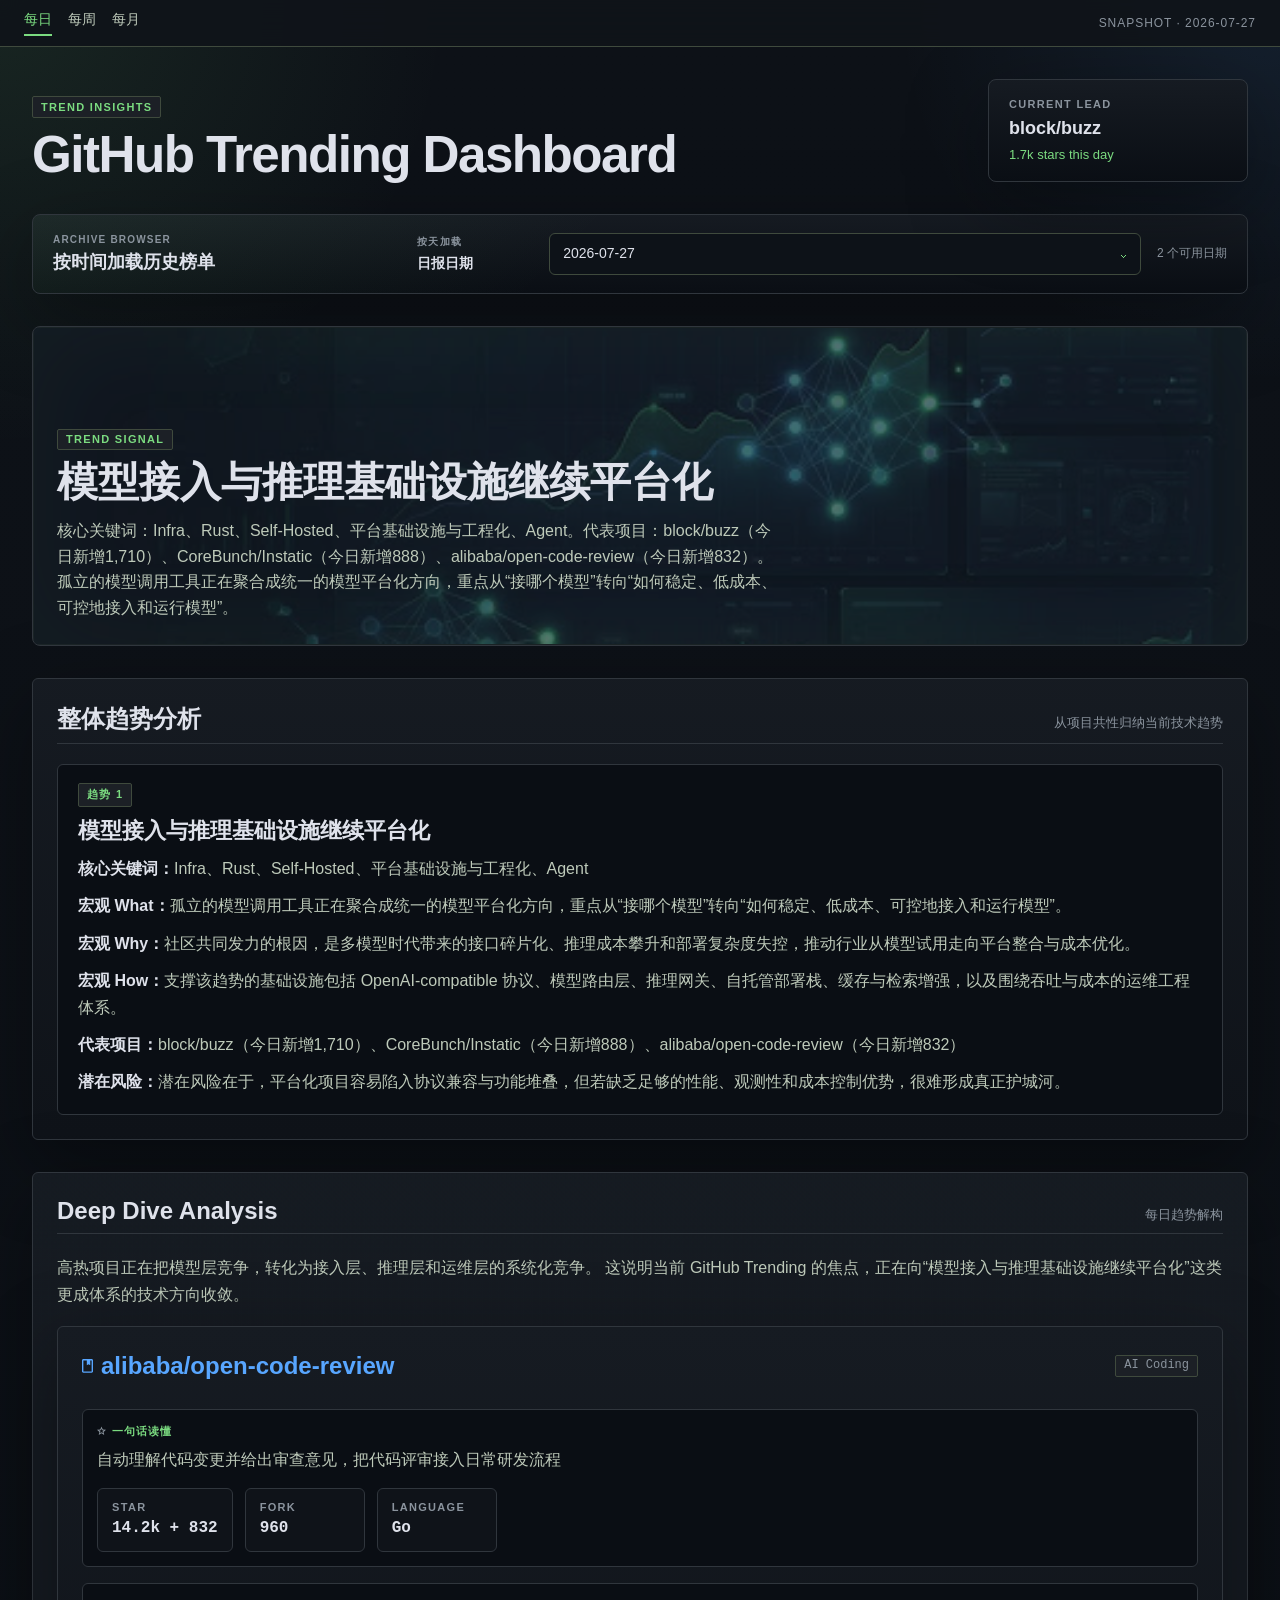
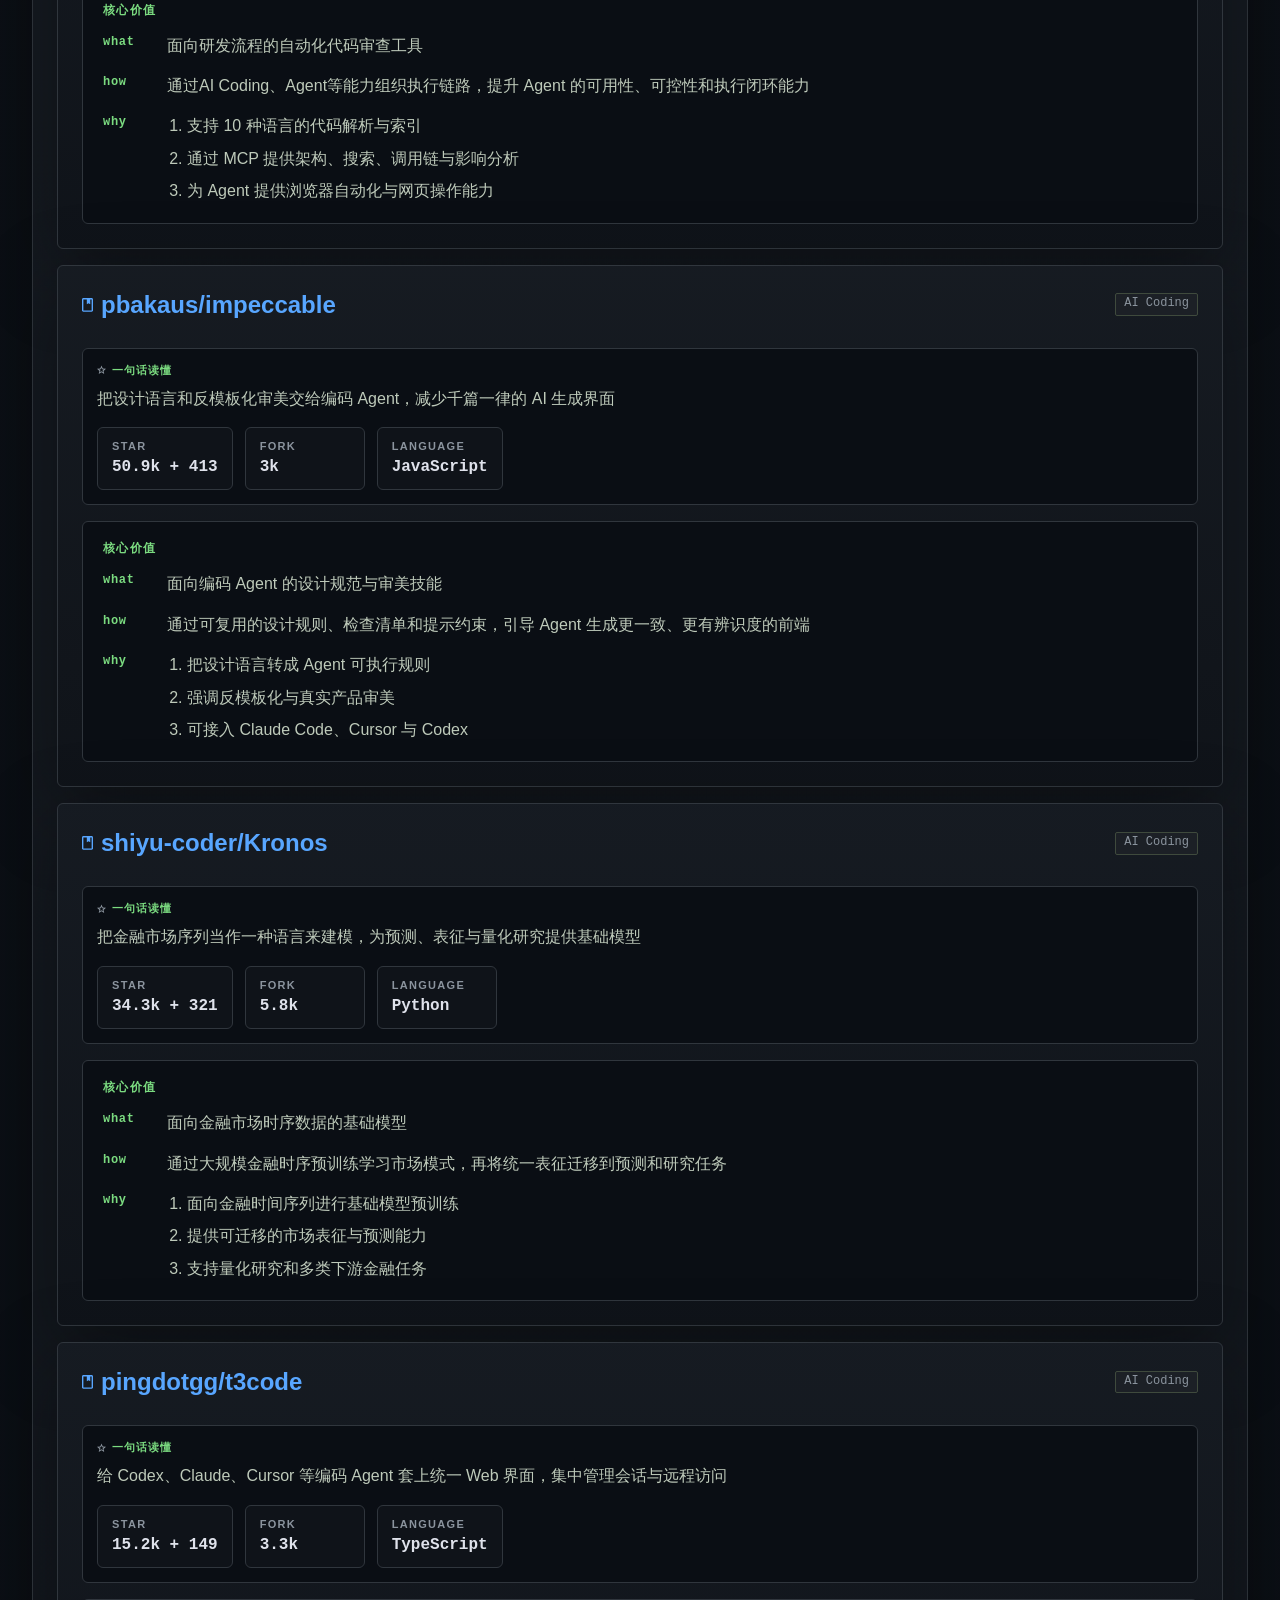
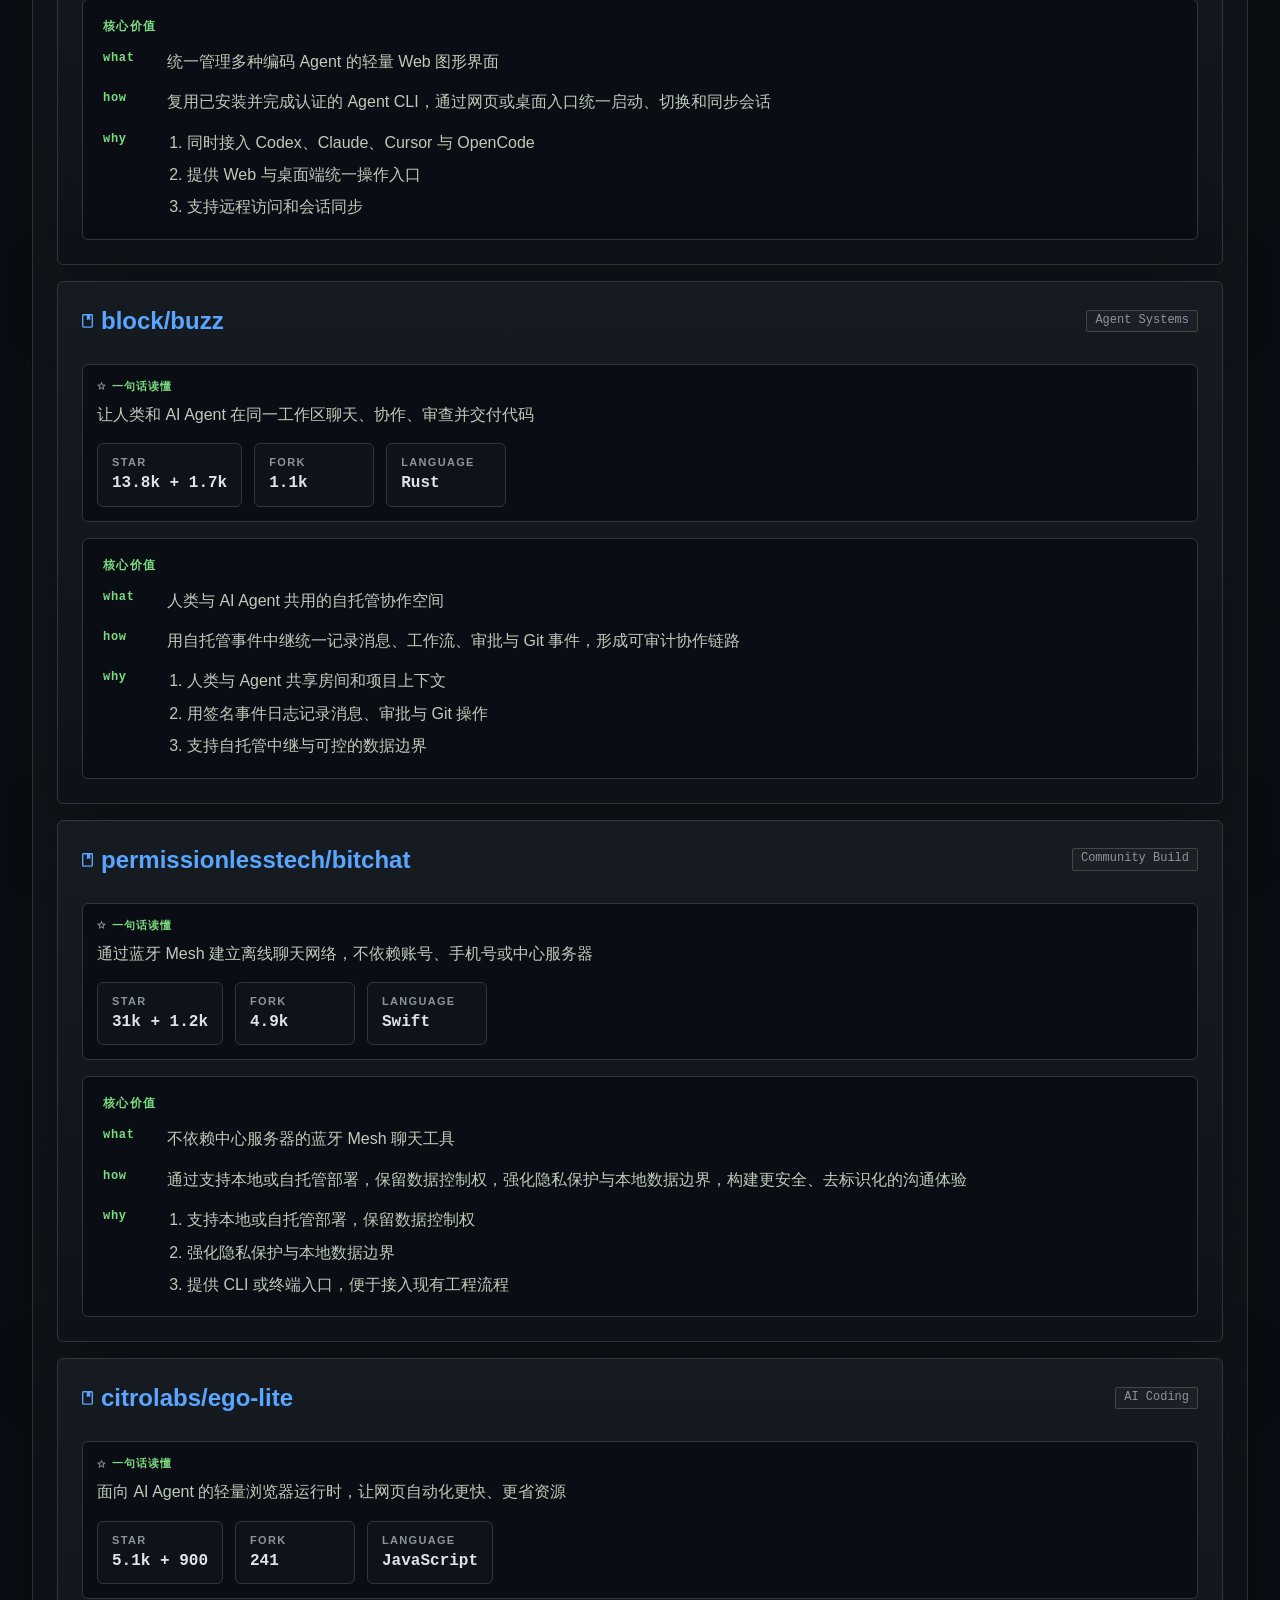
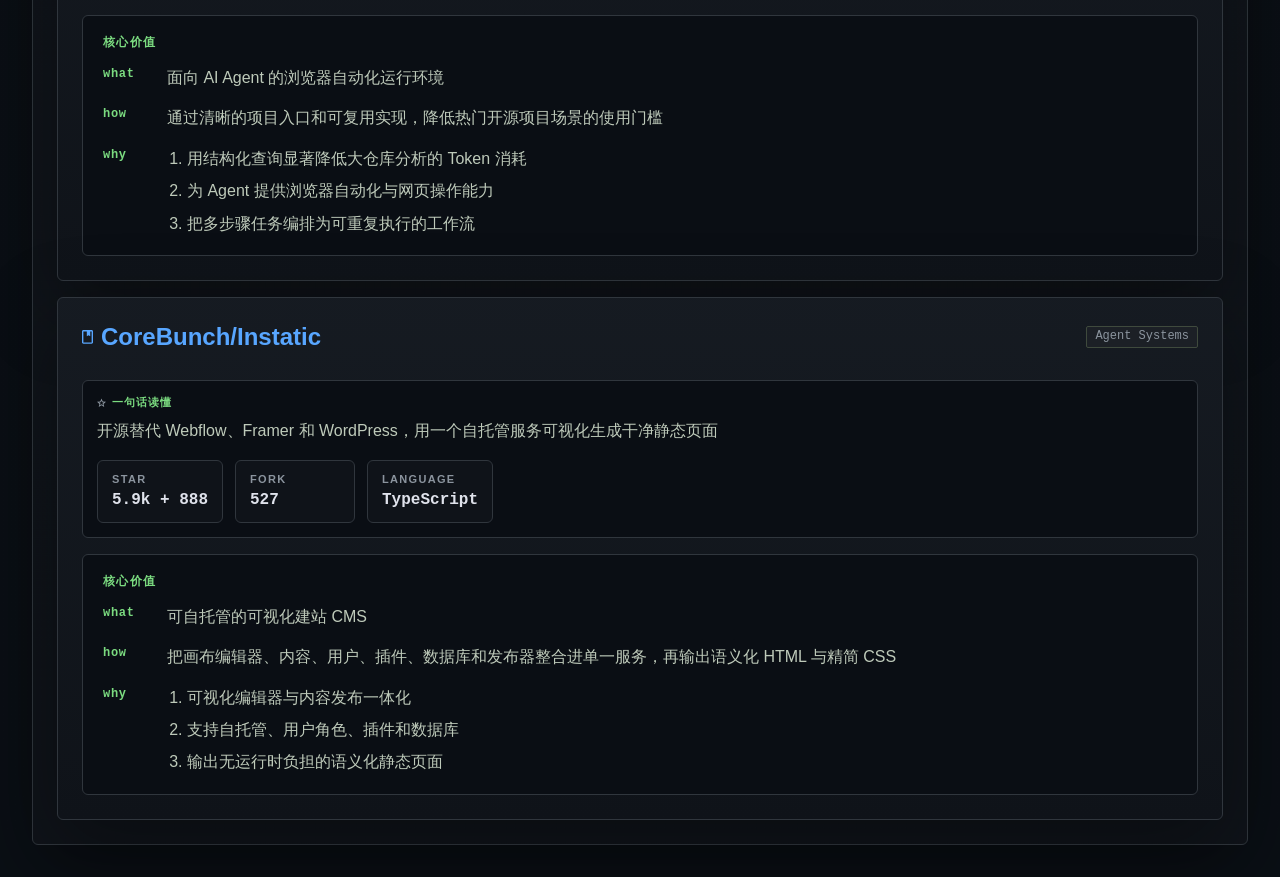
==== commit 7d2ca8a0: "chore: add 2026-07-28 daily trending report" ====
--- a/reports/github-trending/dashboard/history/2026-07-27.html
+++ b/reports/github-trending/dashboard/history/2026-07-27.html
@@ -58,11 +58,13 @@
             <span class="sr-only">选择日报日期</span>
             <select data-date-select="daily" aria-label="选择日报日期">
 
+                    <option value="./2026-07-28.html?period=daily">2026-07-28</option>
+
                     <option value="./2026-07-27.html?period=daily" selected>2026-07-27</option>
 
             </select>
           </label>
-          <span class="archive-count">1 个可用日期</span>
+          <span class="archive-count">2 个可用日期</span>
         </div>
 
         <div class="date-control" data-date-control="weekly">
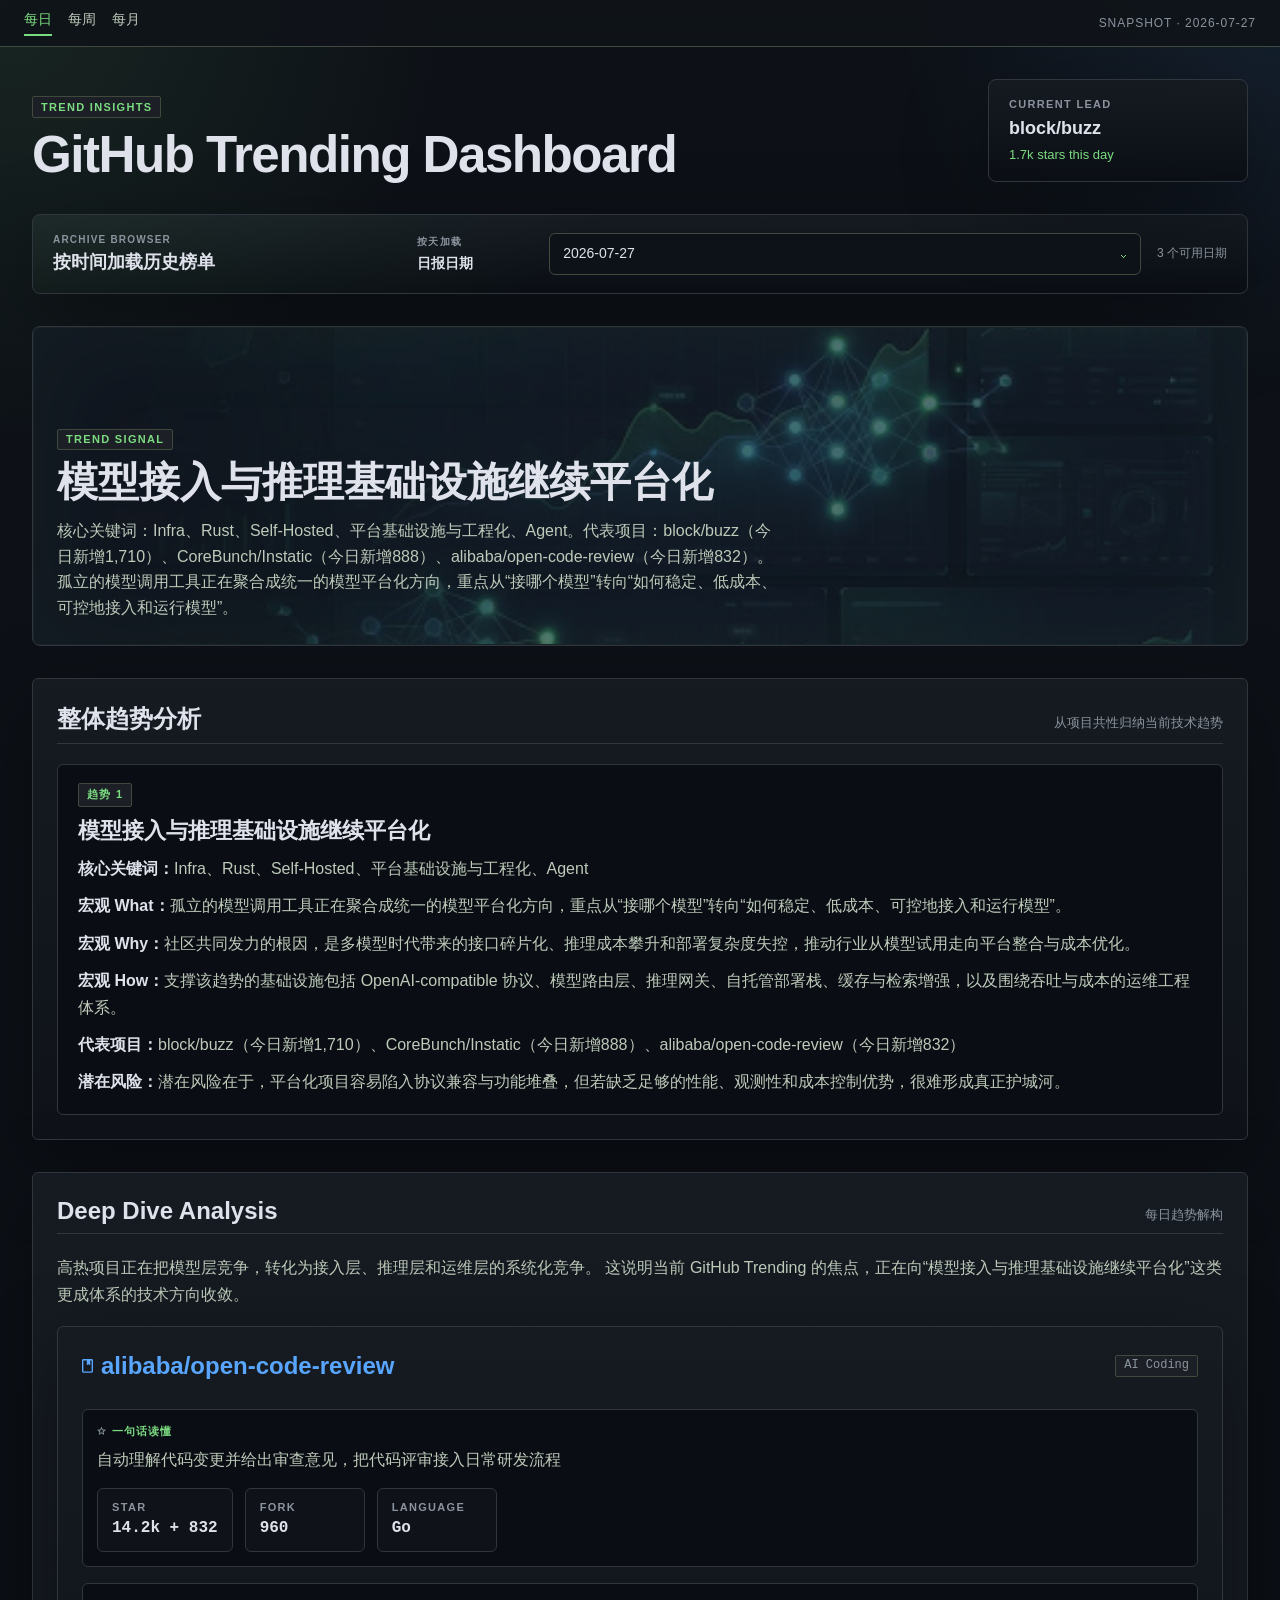
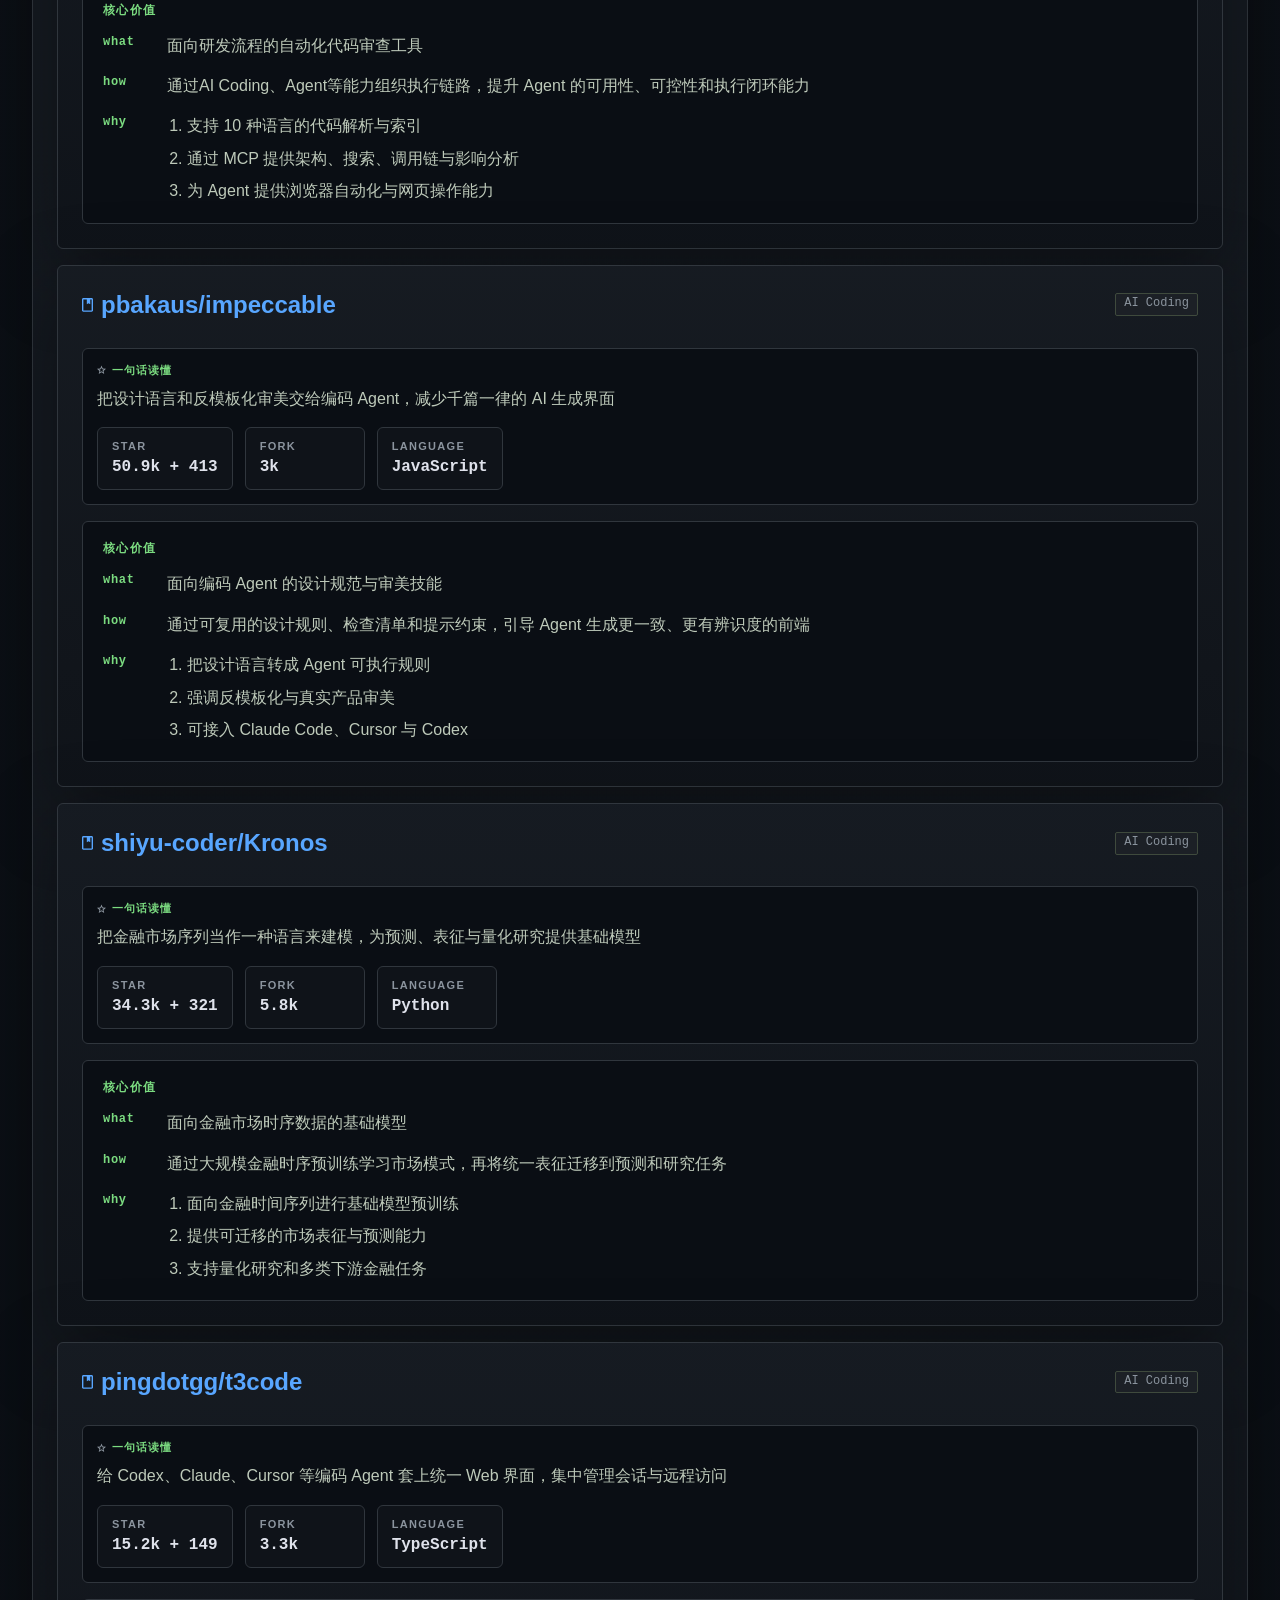
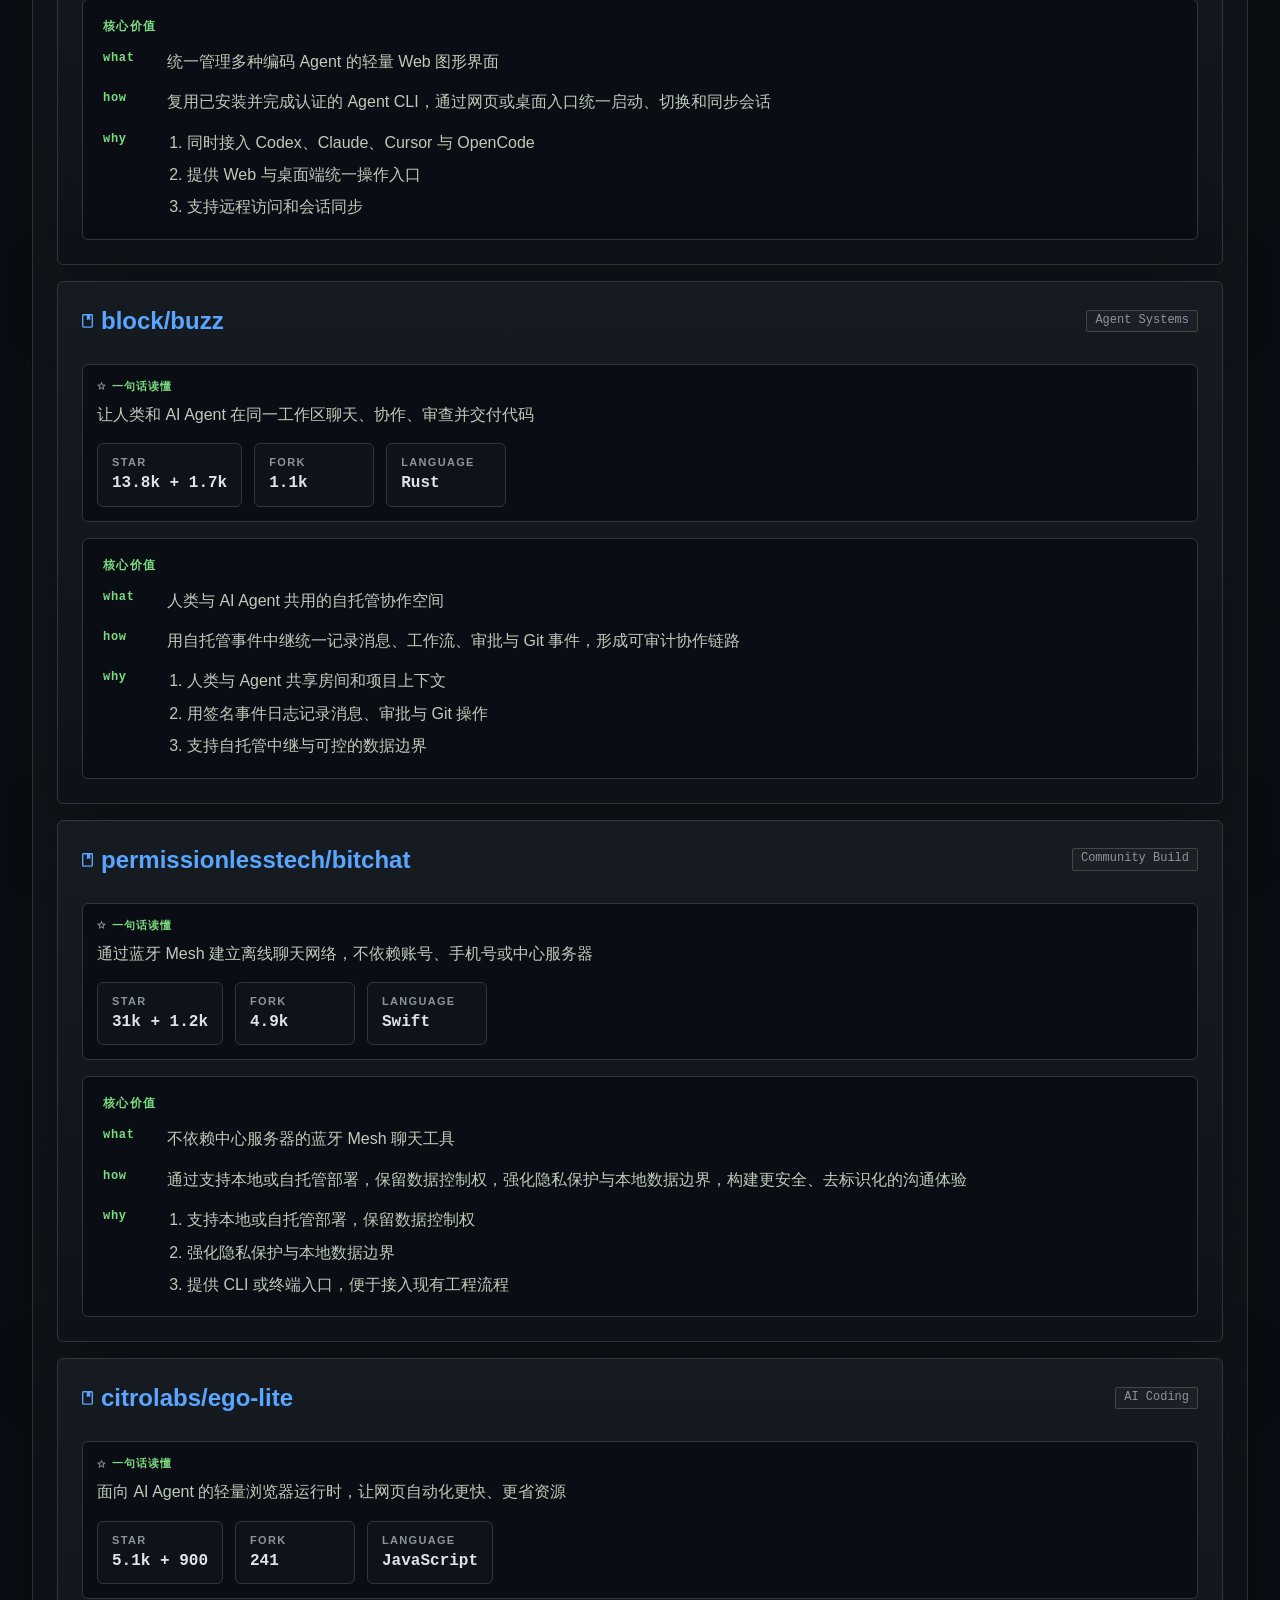
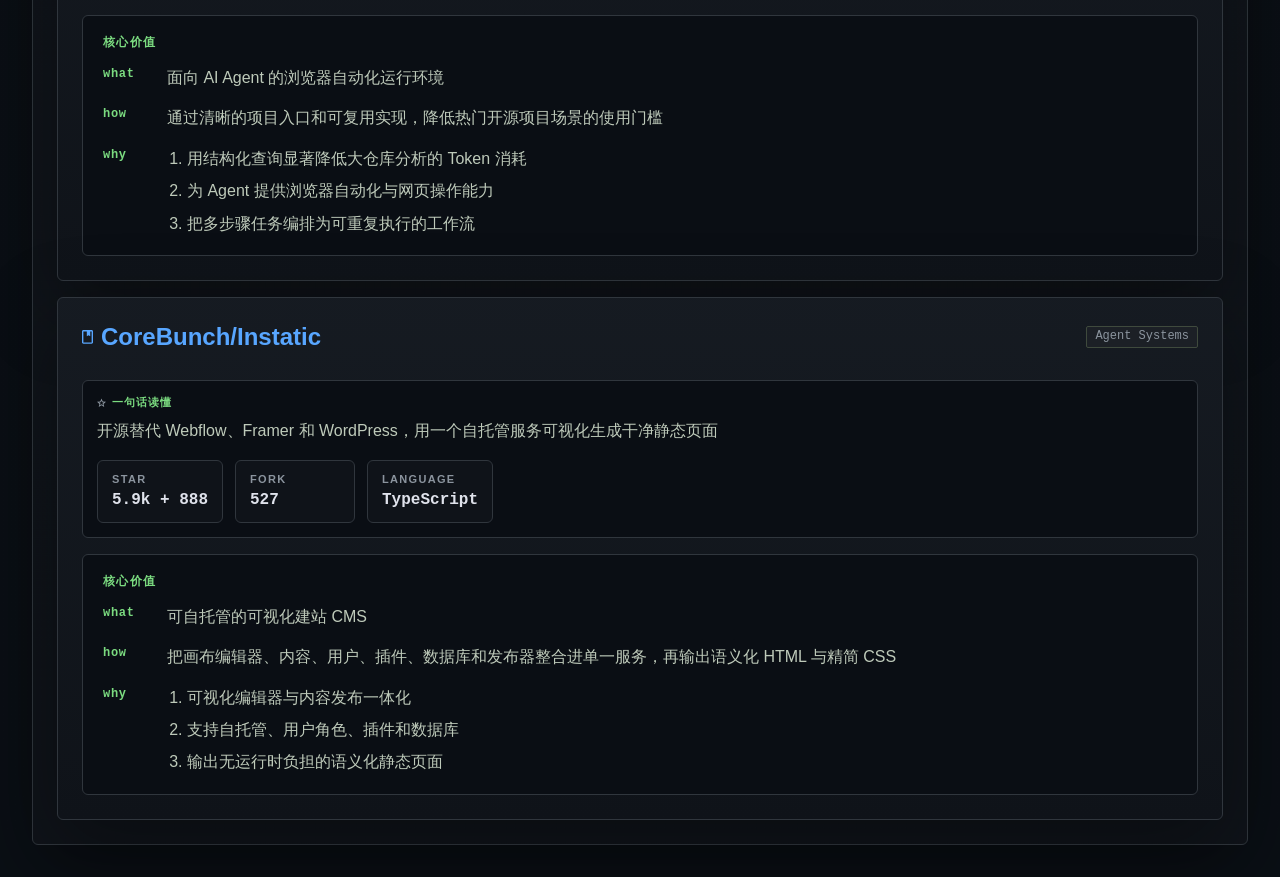
==== commit 0aaf1861: "reports: add 2026-07-29 trending analysis" ====
--- a/reports/github-trending/dashboard/history/2026-07-27.html
+++ b/reports/github-trending/dashboard/history/2026-07-27.html
@@ -58,13 +58,15 @@
             <span class="sr-only">选择日报日期</span>
             <select data-date-select="daily" aria-label="选择日报日期">
 
+                    <option value="./2026-07-29.html?period=daily">2026-07-29</option>
+
                     <option value="./2026-07-28.html?period=daily">2026-07-28</option>
 
                     <option value="./2026-07-27.html?period=daily" selected>2026-07-27</option>
 
             </select>
           </label>
-          <span class="archive-count">2 个可用日期</span>
+          <span class="archive-count">3 个可用日期</span>
         </div>
 
         <div class="date-control" data-date-control="weekly">
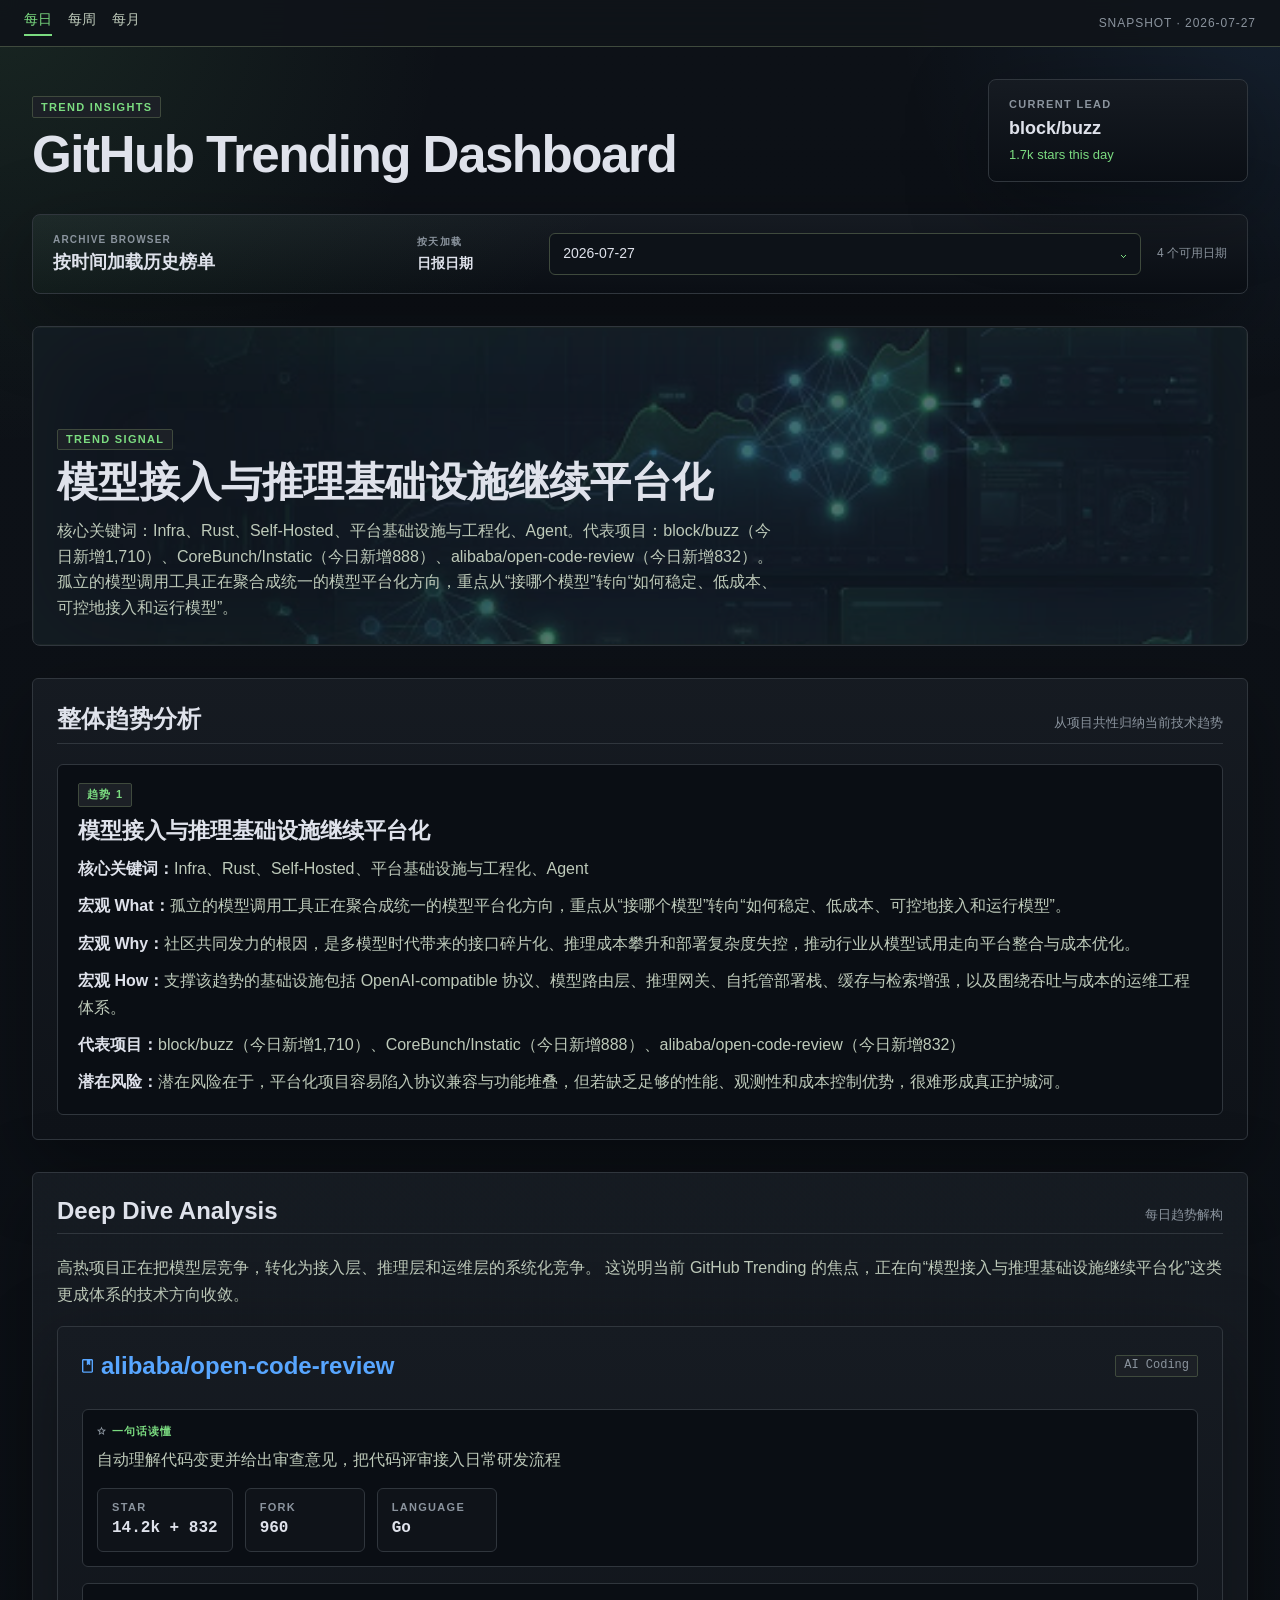
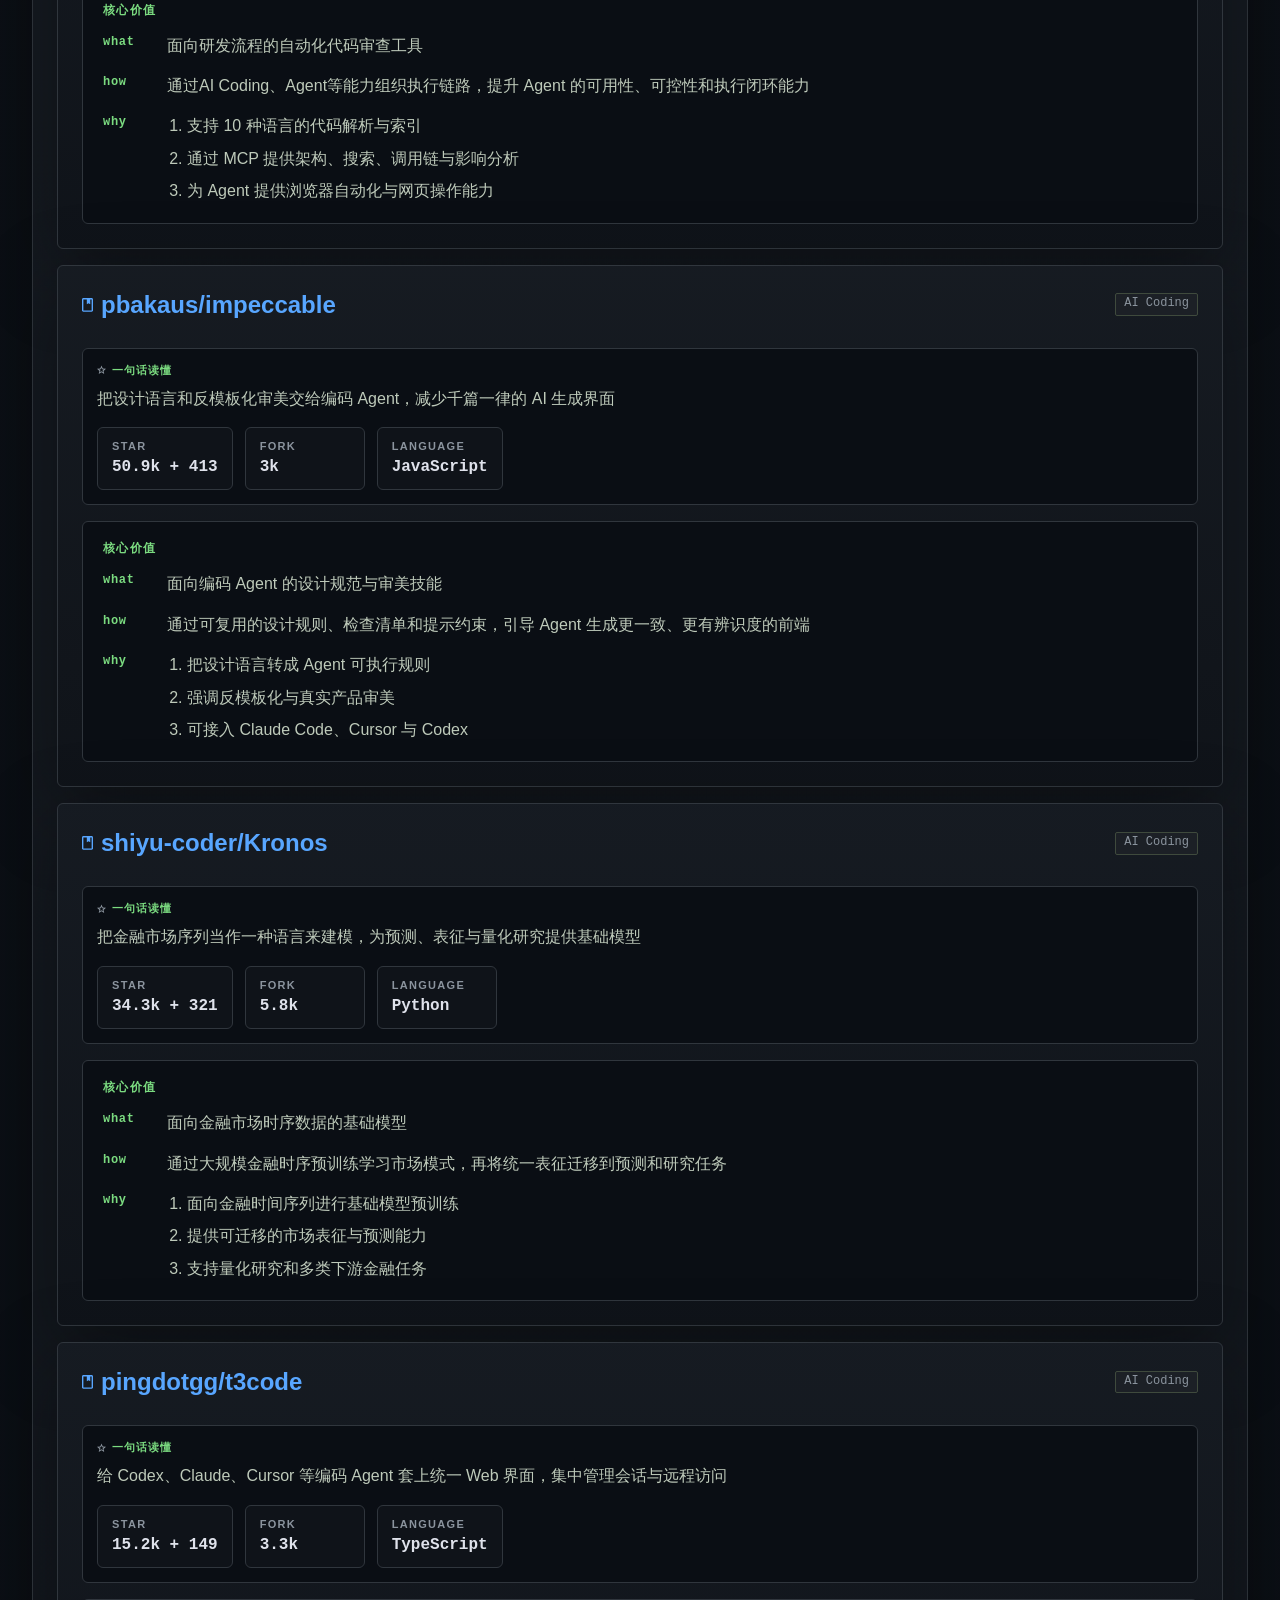
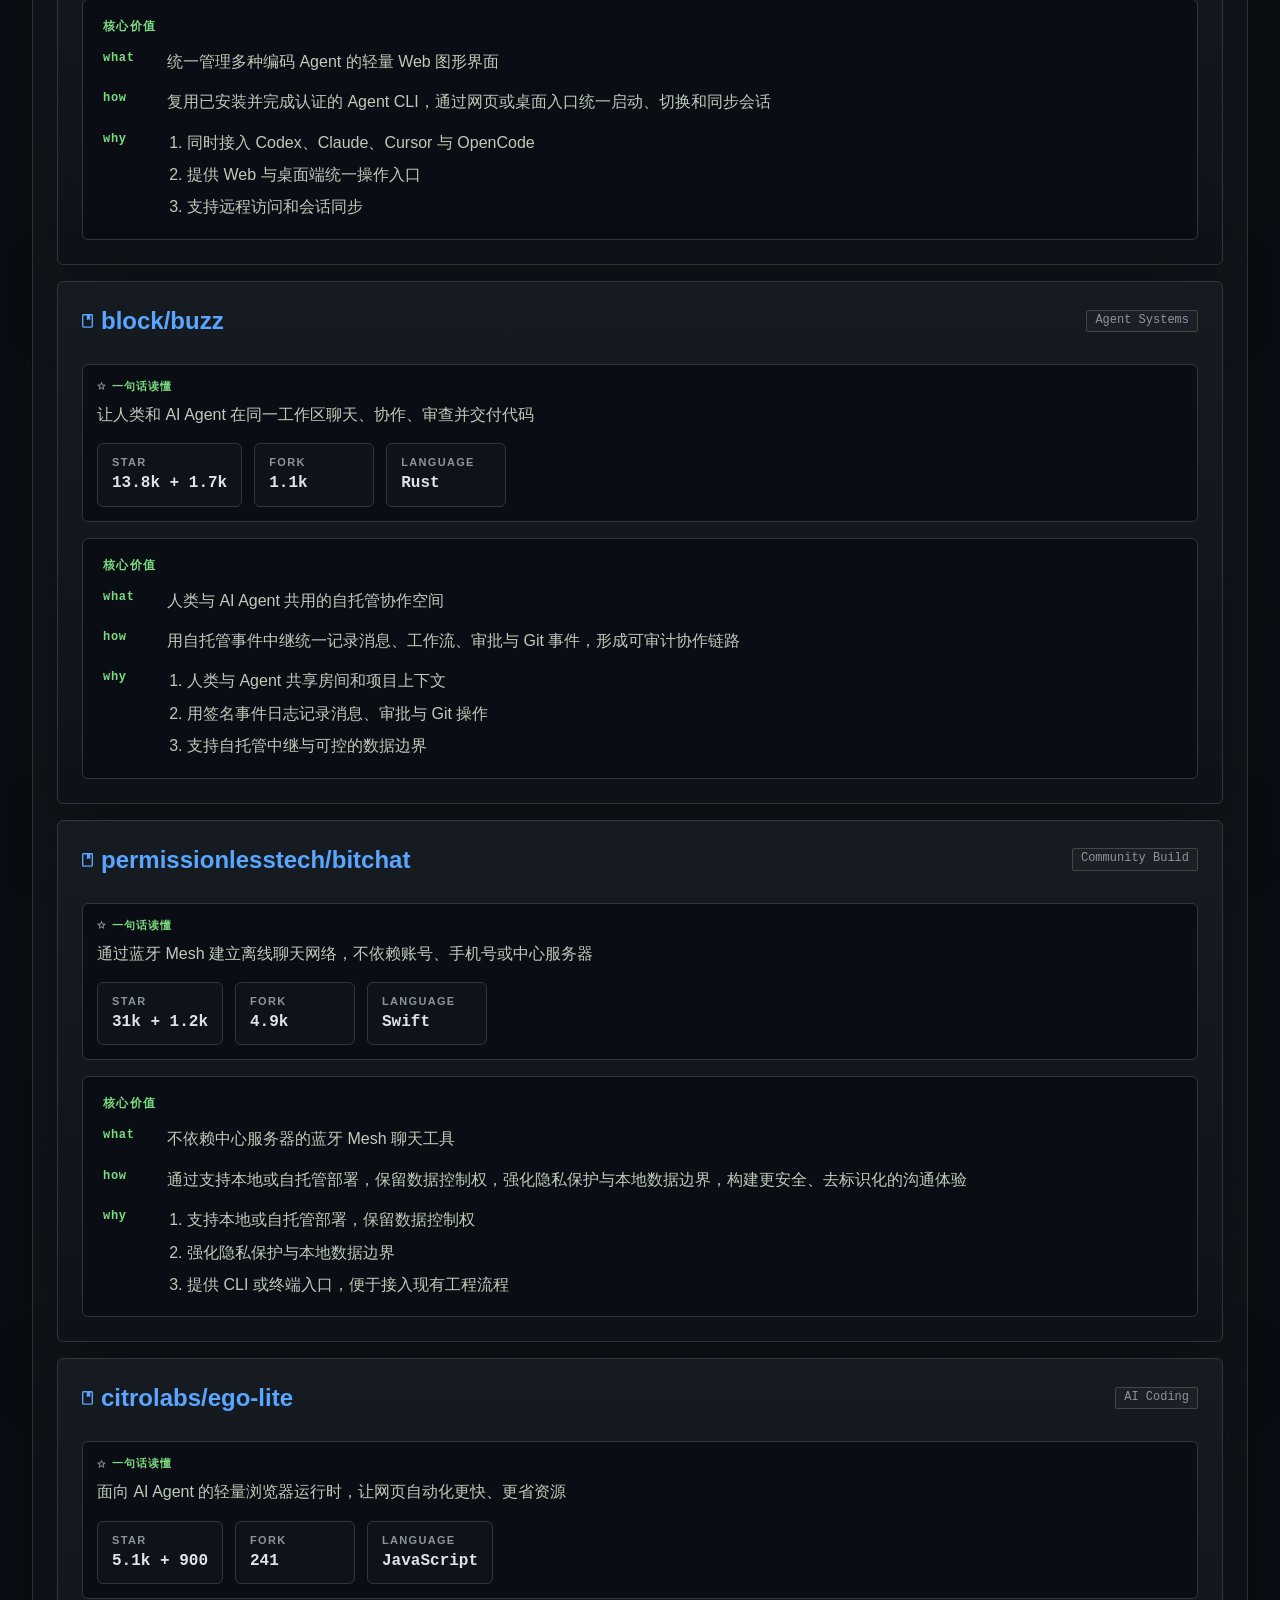
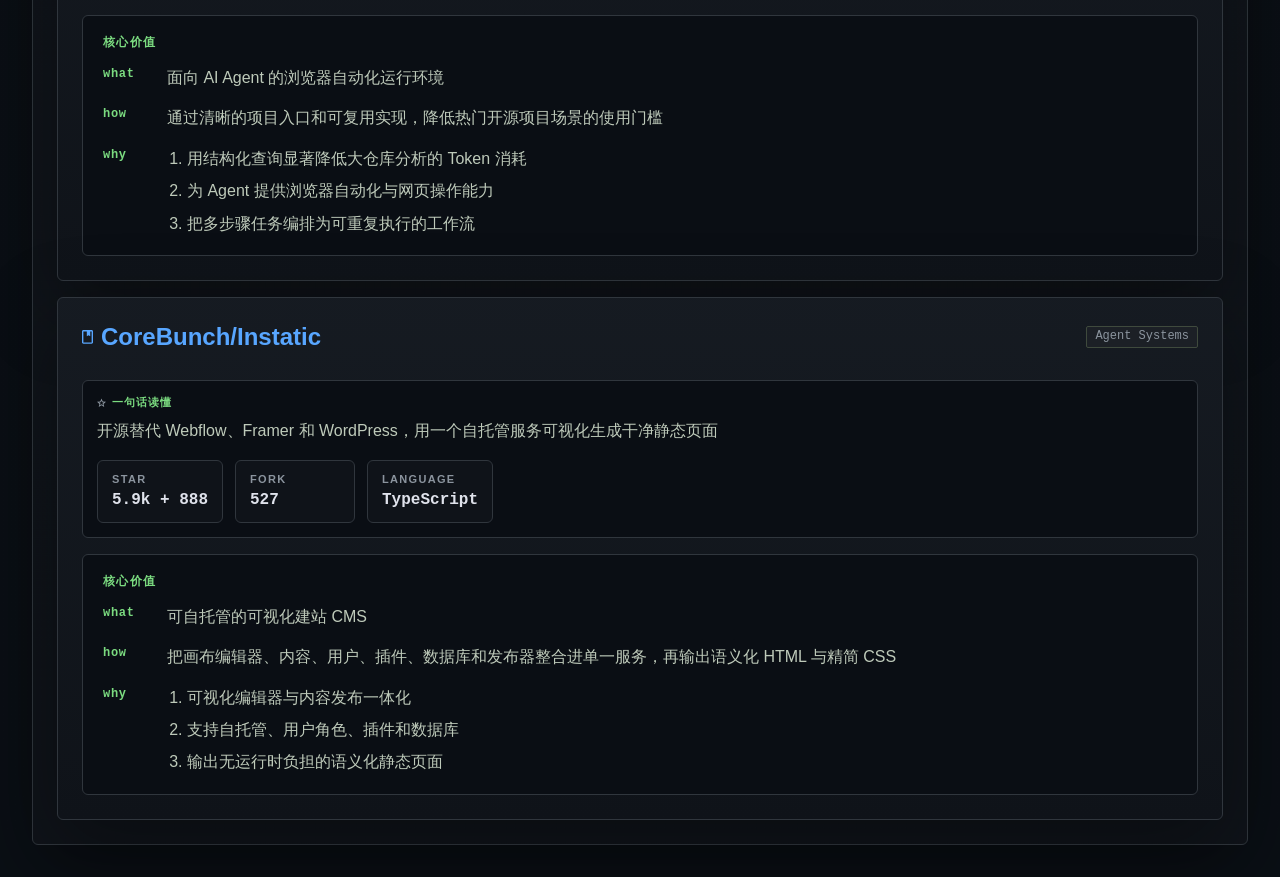
==== commit a12b1805: "daily: 2026-07-30 GitHub Trending analysis (17 repos, 7 focus)" ====
--- a/reports/github-trending/dashboard/history/2026-07-27.html
+++ b/reports/github-trending/dashboard/history/2026-07-27.html
@@ -58,6 +58,8 @@
             <span class="sr-only">选择日报日期</span>
             <select data-date-select="daily" aria-label="选择日报日期">
 
+                    <option value="./2026-07-30.html?period=daily">2026-07-30</option>
+
                     <option value="./2026-07-29.html?period=daily">2026-07-29</option>
 
                     <option value="./2026-07-28.html?period=daily">2026-07-28</option>
@@ -66,7 +68,7 @@
 
             </select>
           </label>
-          <span class="archive-count">3 个可用日期</span>
+          <span class="archive-count">4 个可用日期</span>
         </div>
 
         <div class="date-control" data-date-control="weekly">
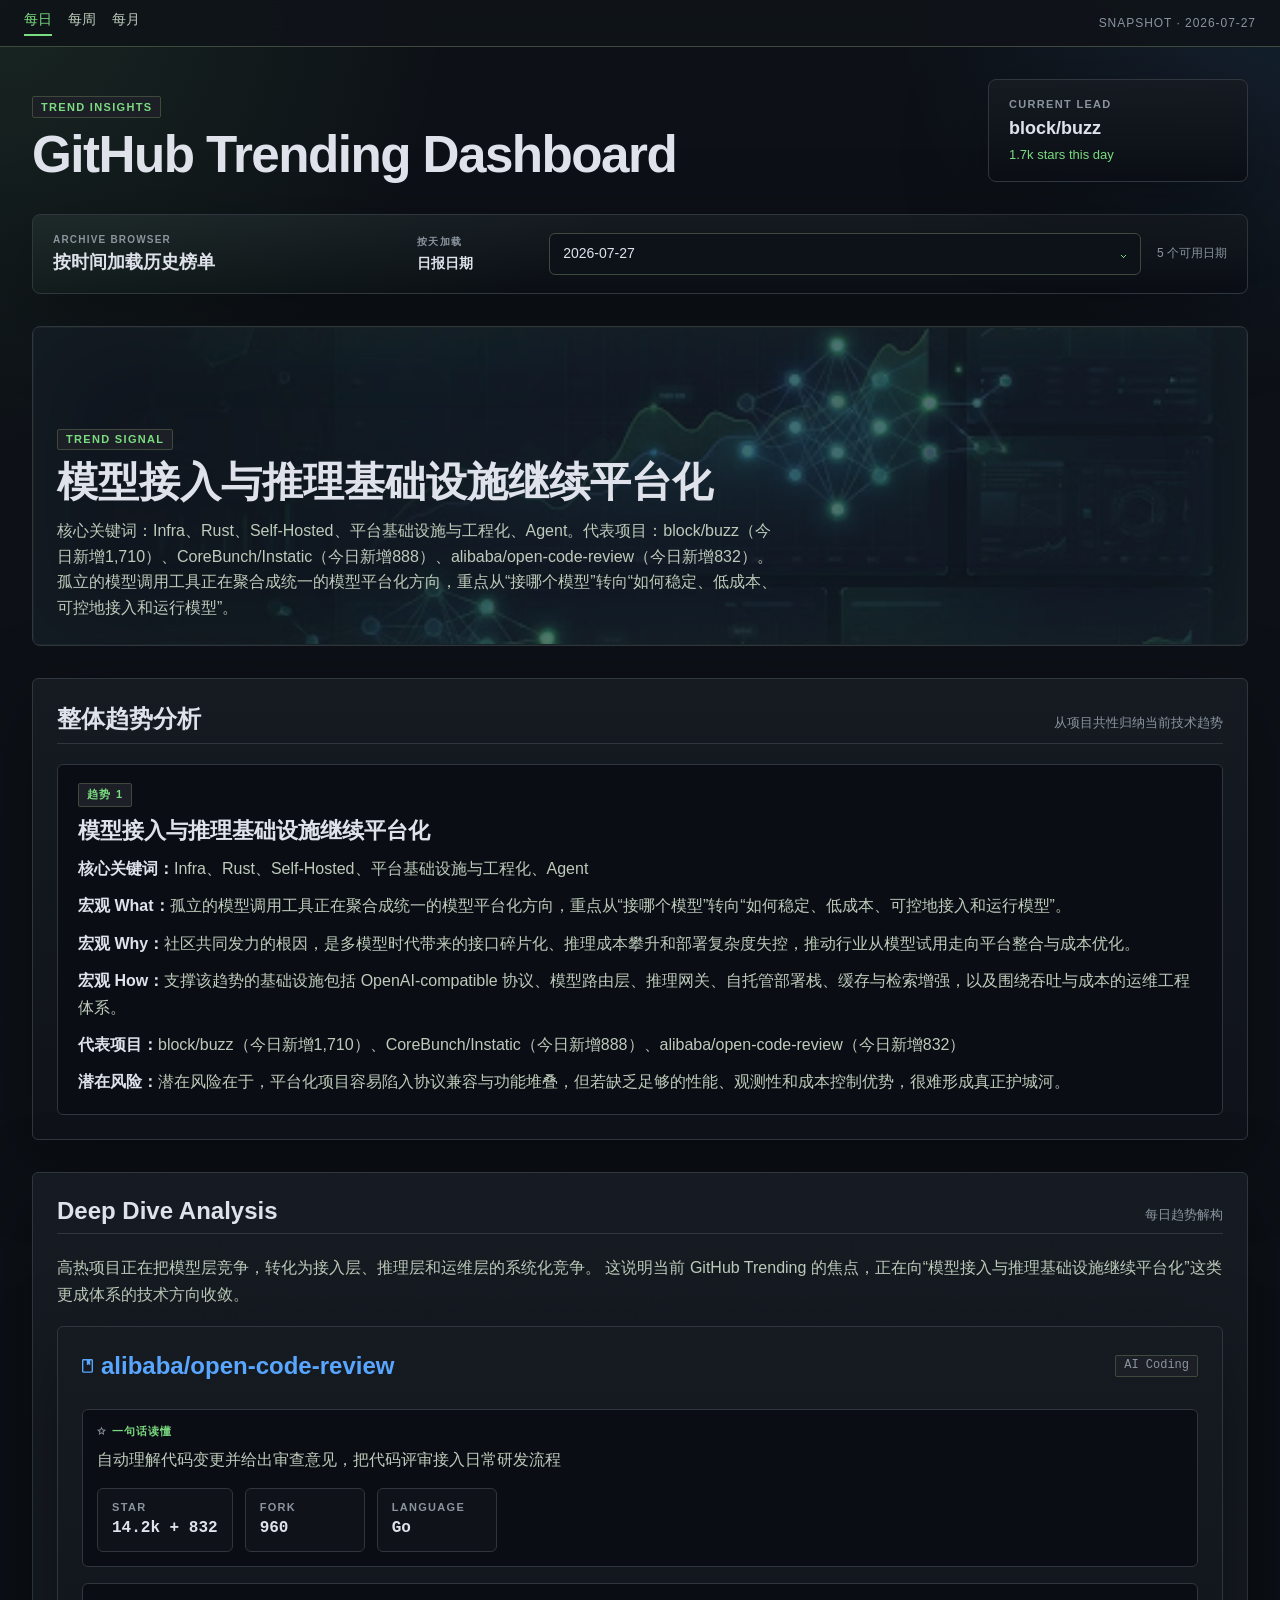
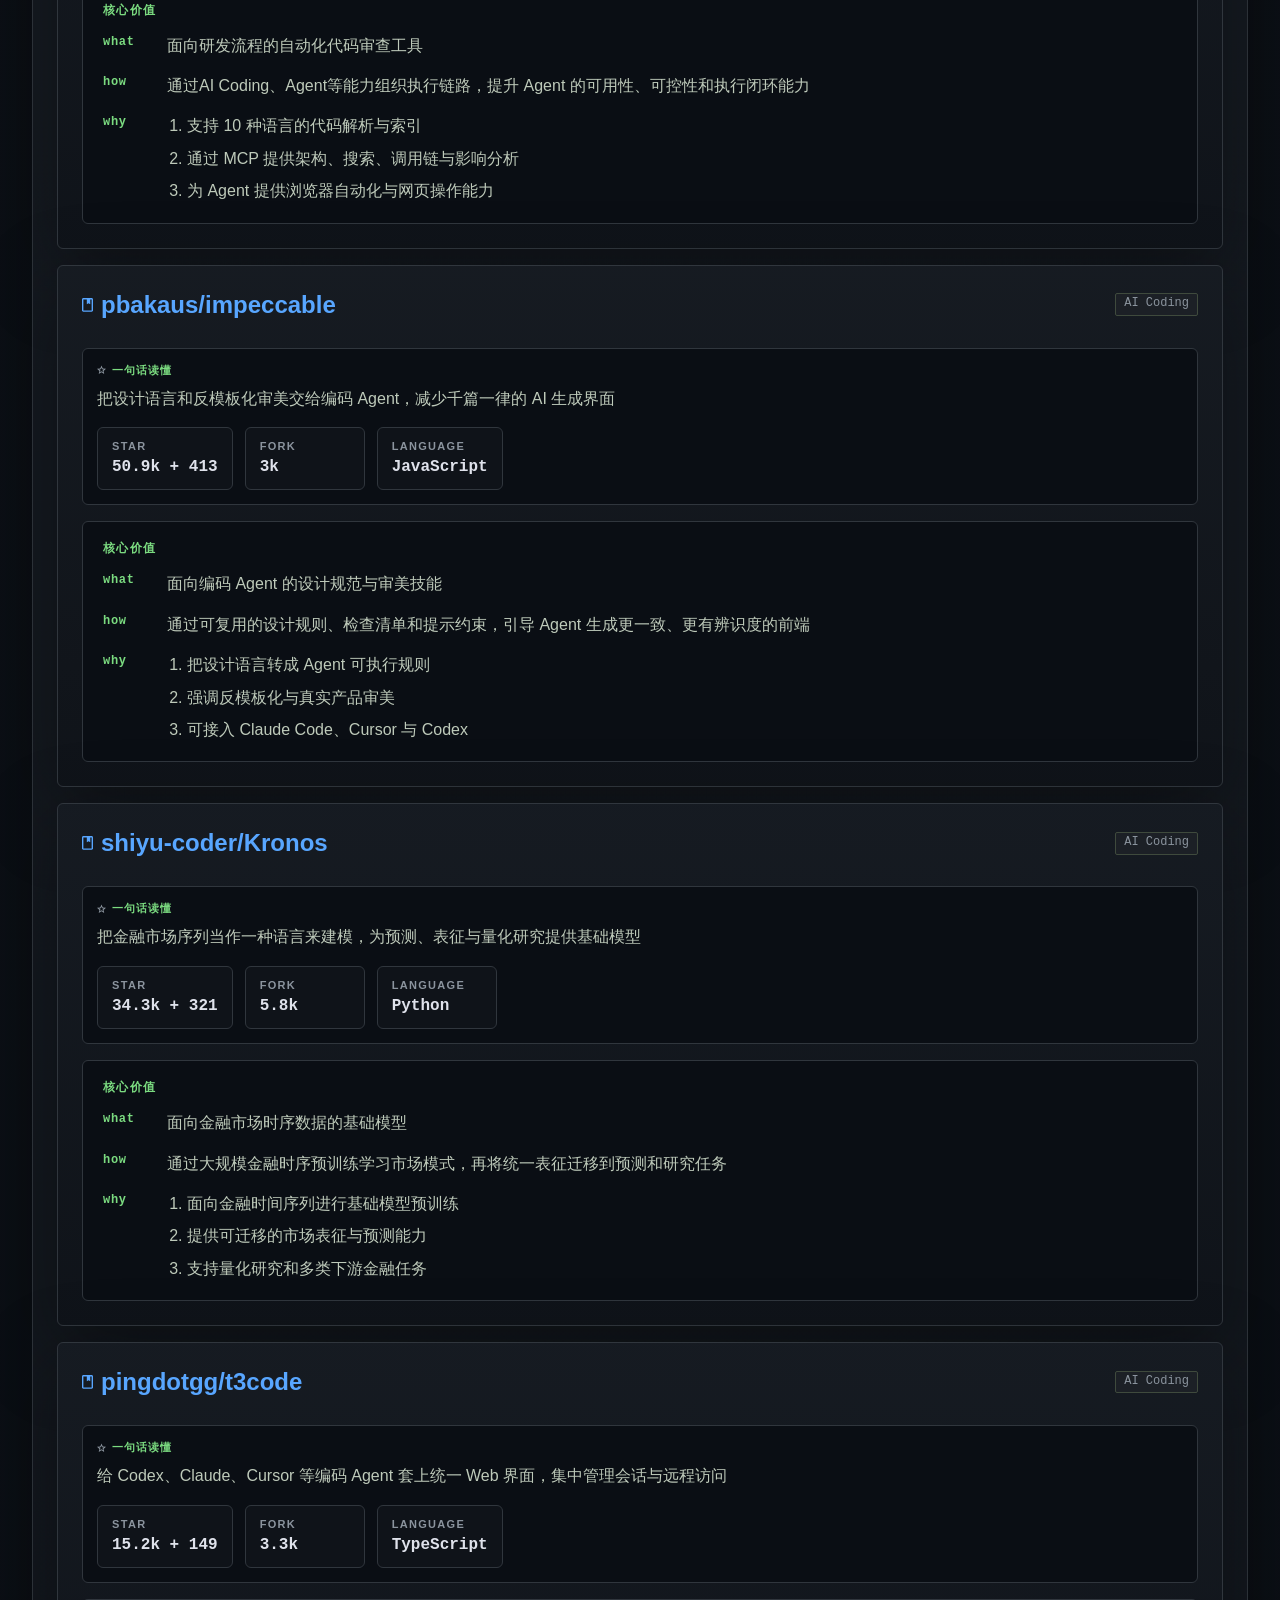
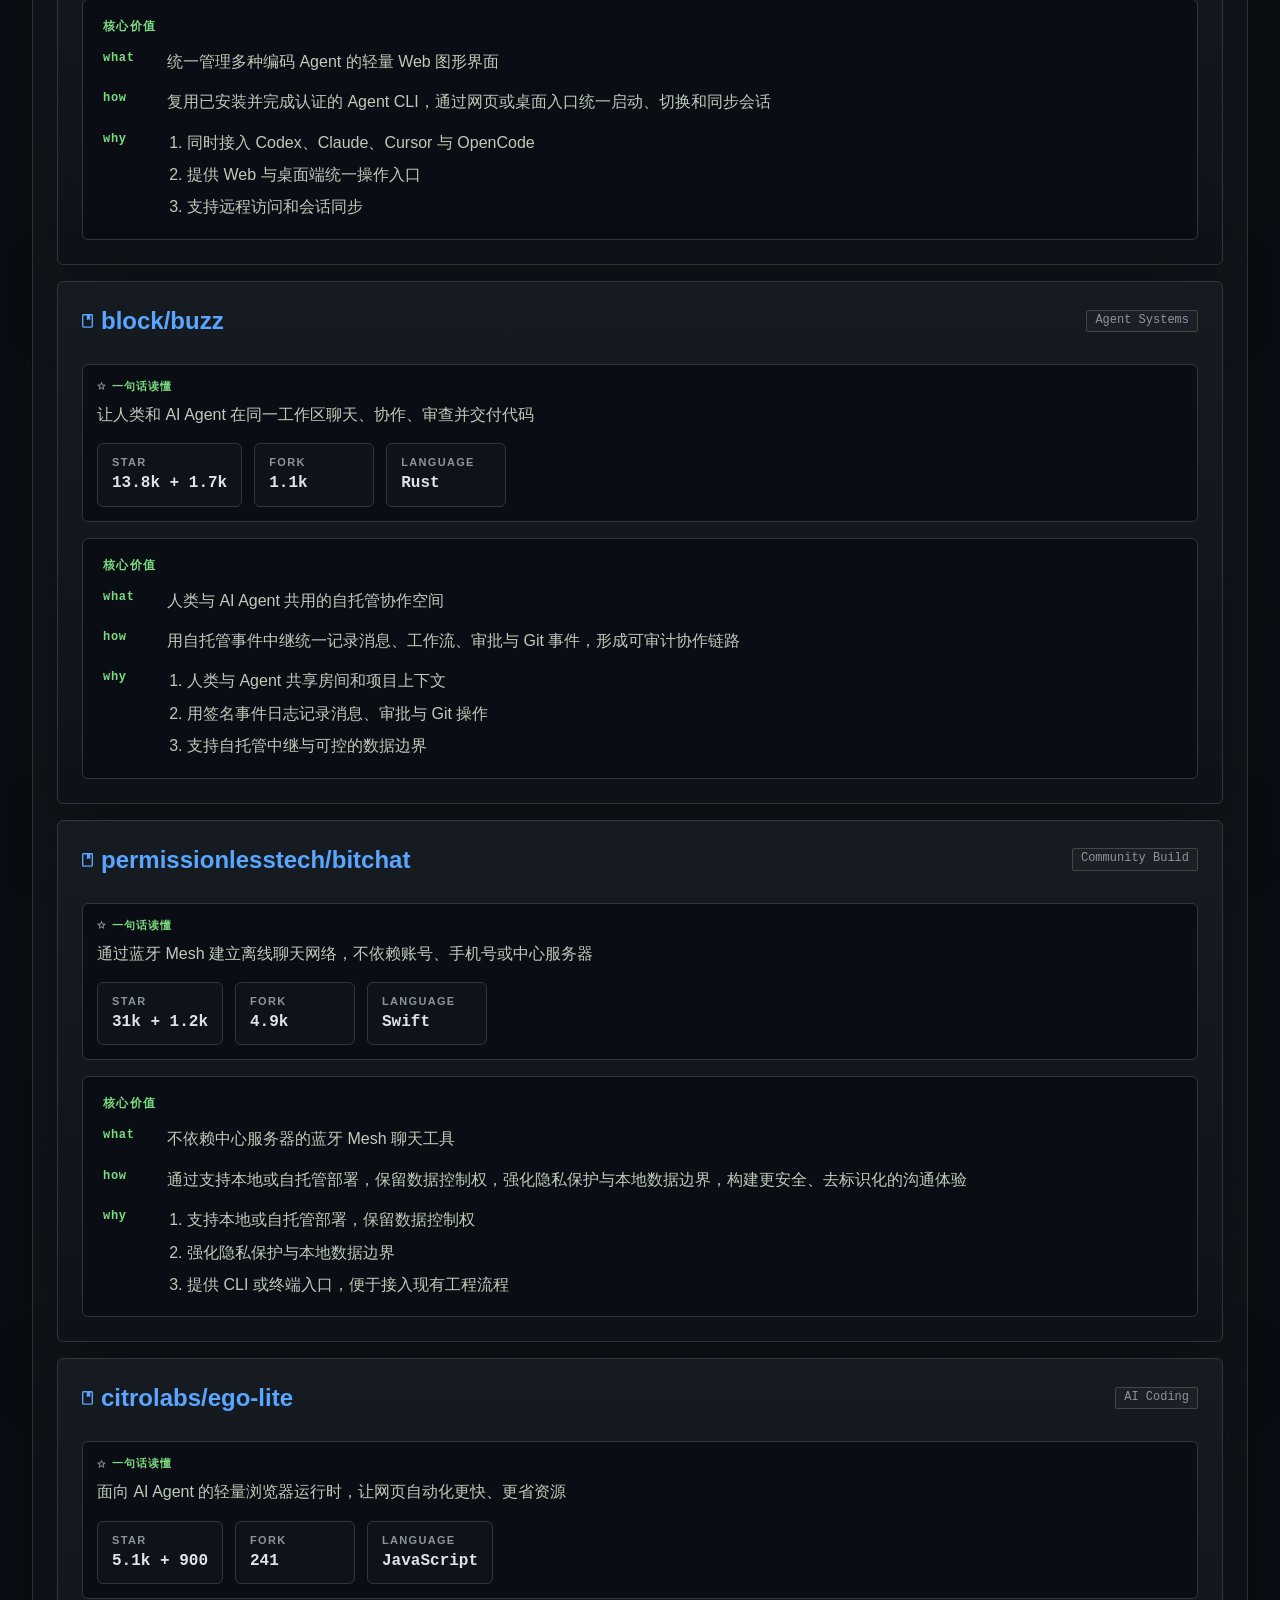
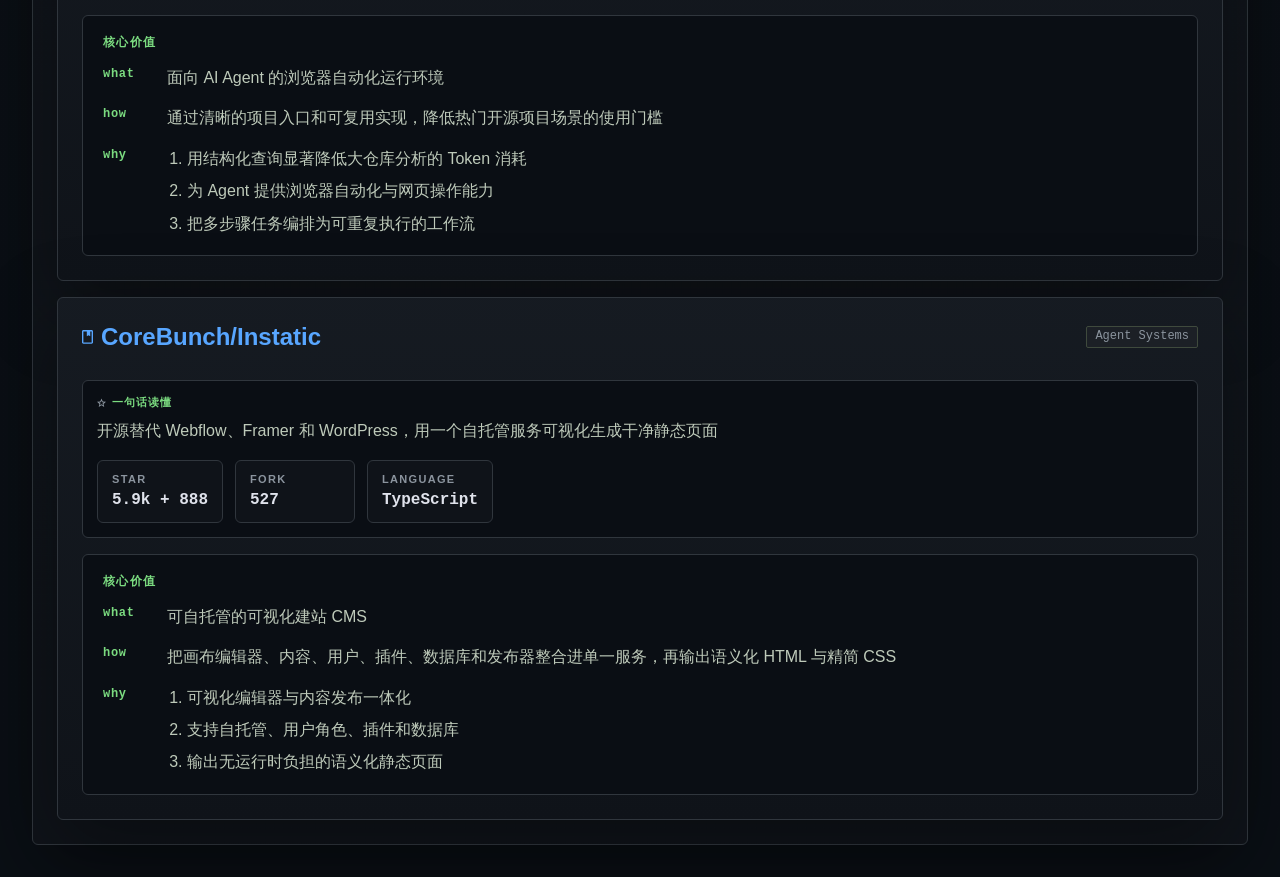
==== commit 89cab54e: "daily: 2026-07-31 GitHub Trending analysis" ====
--- a/reports/github-trending/dashboard/history/2026-07-27.html
+++ b/reports/github-trending/dashboard/history/2026-07-27.html
@@ -58,6 +58,8 @@
             <span class="sr-only">选择日报日期</span>
             <select data-date-select="daily" aria-label="选择日报日期">
 
+                    <option value="./2026-07-31.html?period=daily">2026-07-31</option>
+
                     <option value="./2026-07-30.html?period=daily">2026-07-30</option>
 
                     <option value="./2026-07-29.html?period=daily">2026-07-29</option>
@@ -68,7 +70,7 @@
 
             </select>
           </label>
-          <span class="archive-count">4 个可用日期</span>
+          <span class="archive-count">5 个可用日期</span>
         </div>
 
         <div class="date-control" data-date-control="weekly">
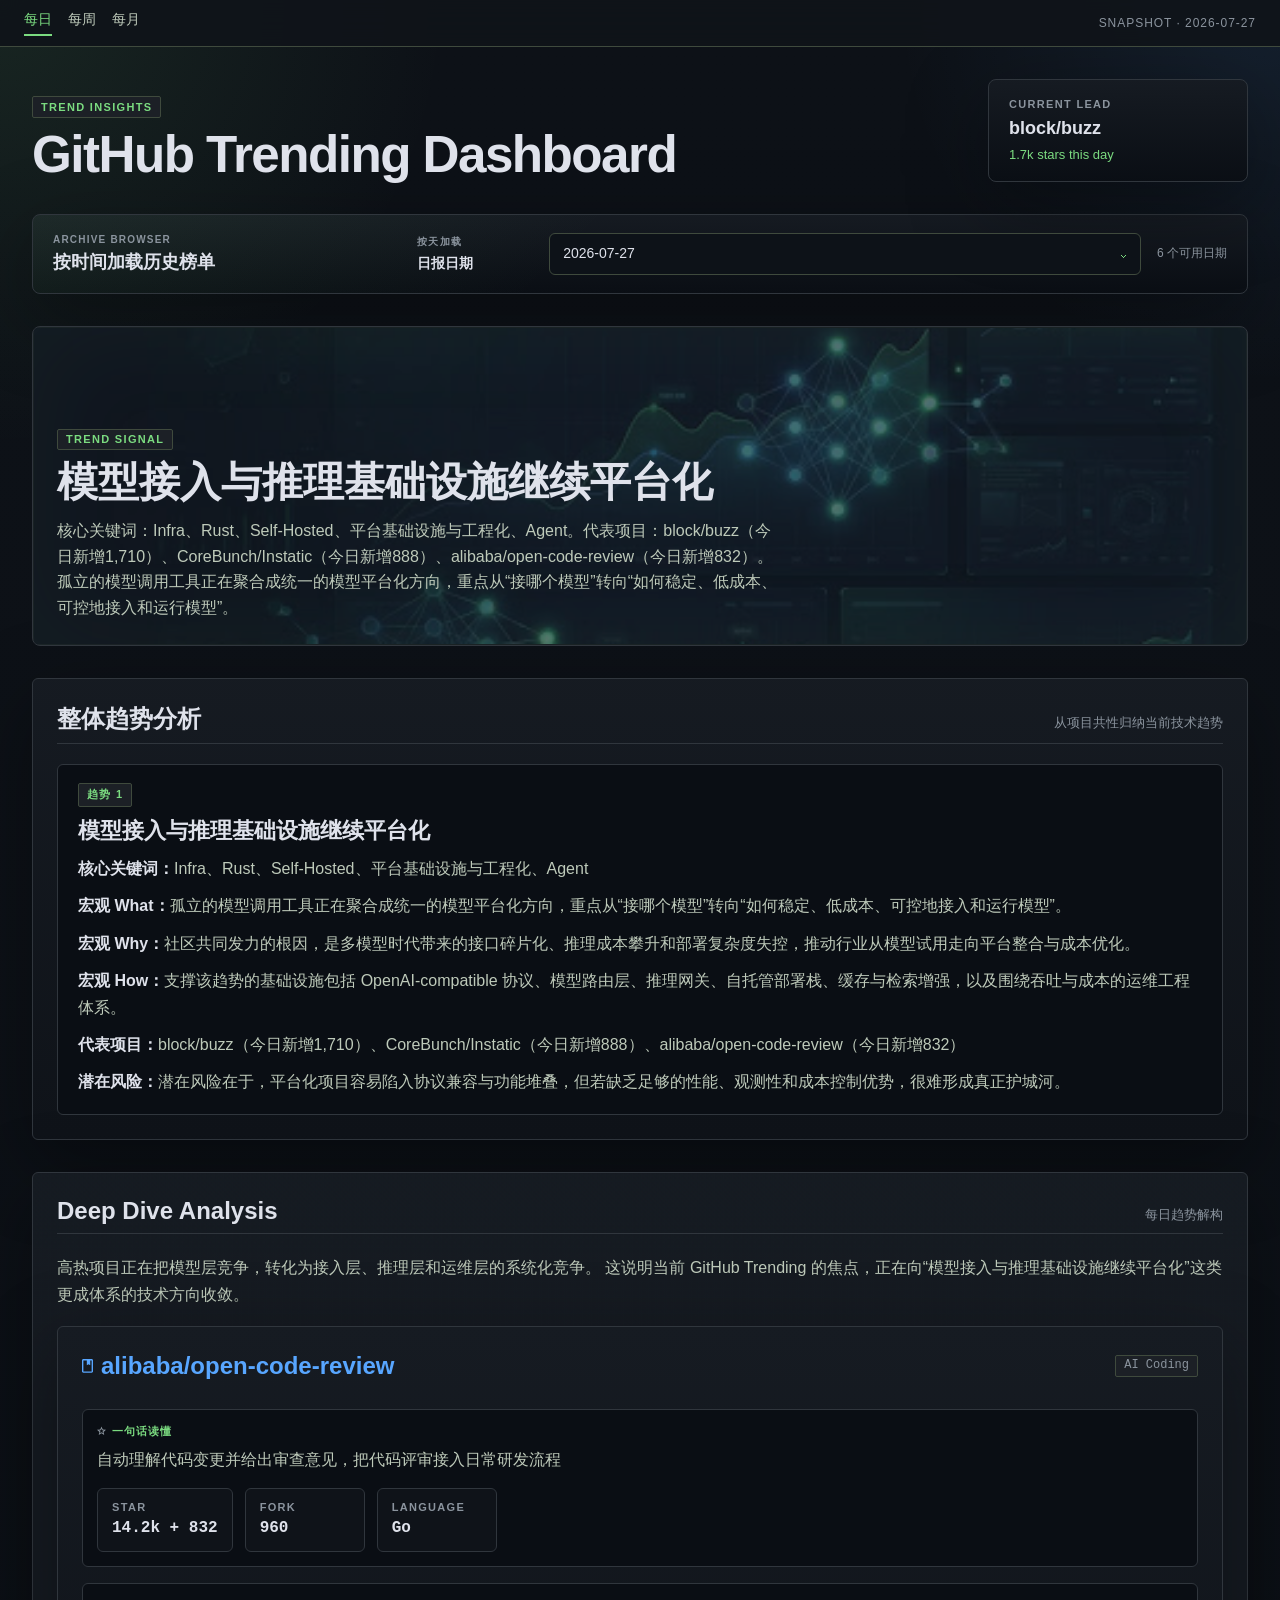
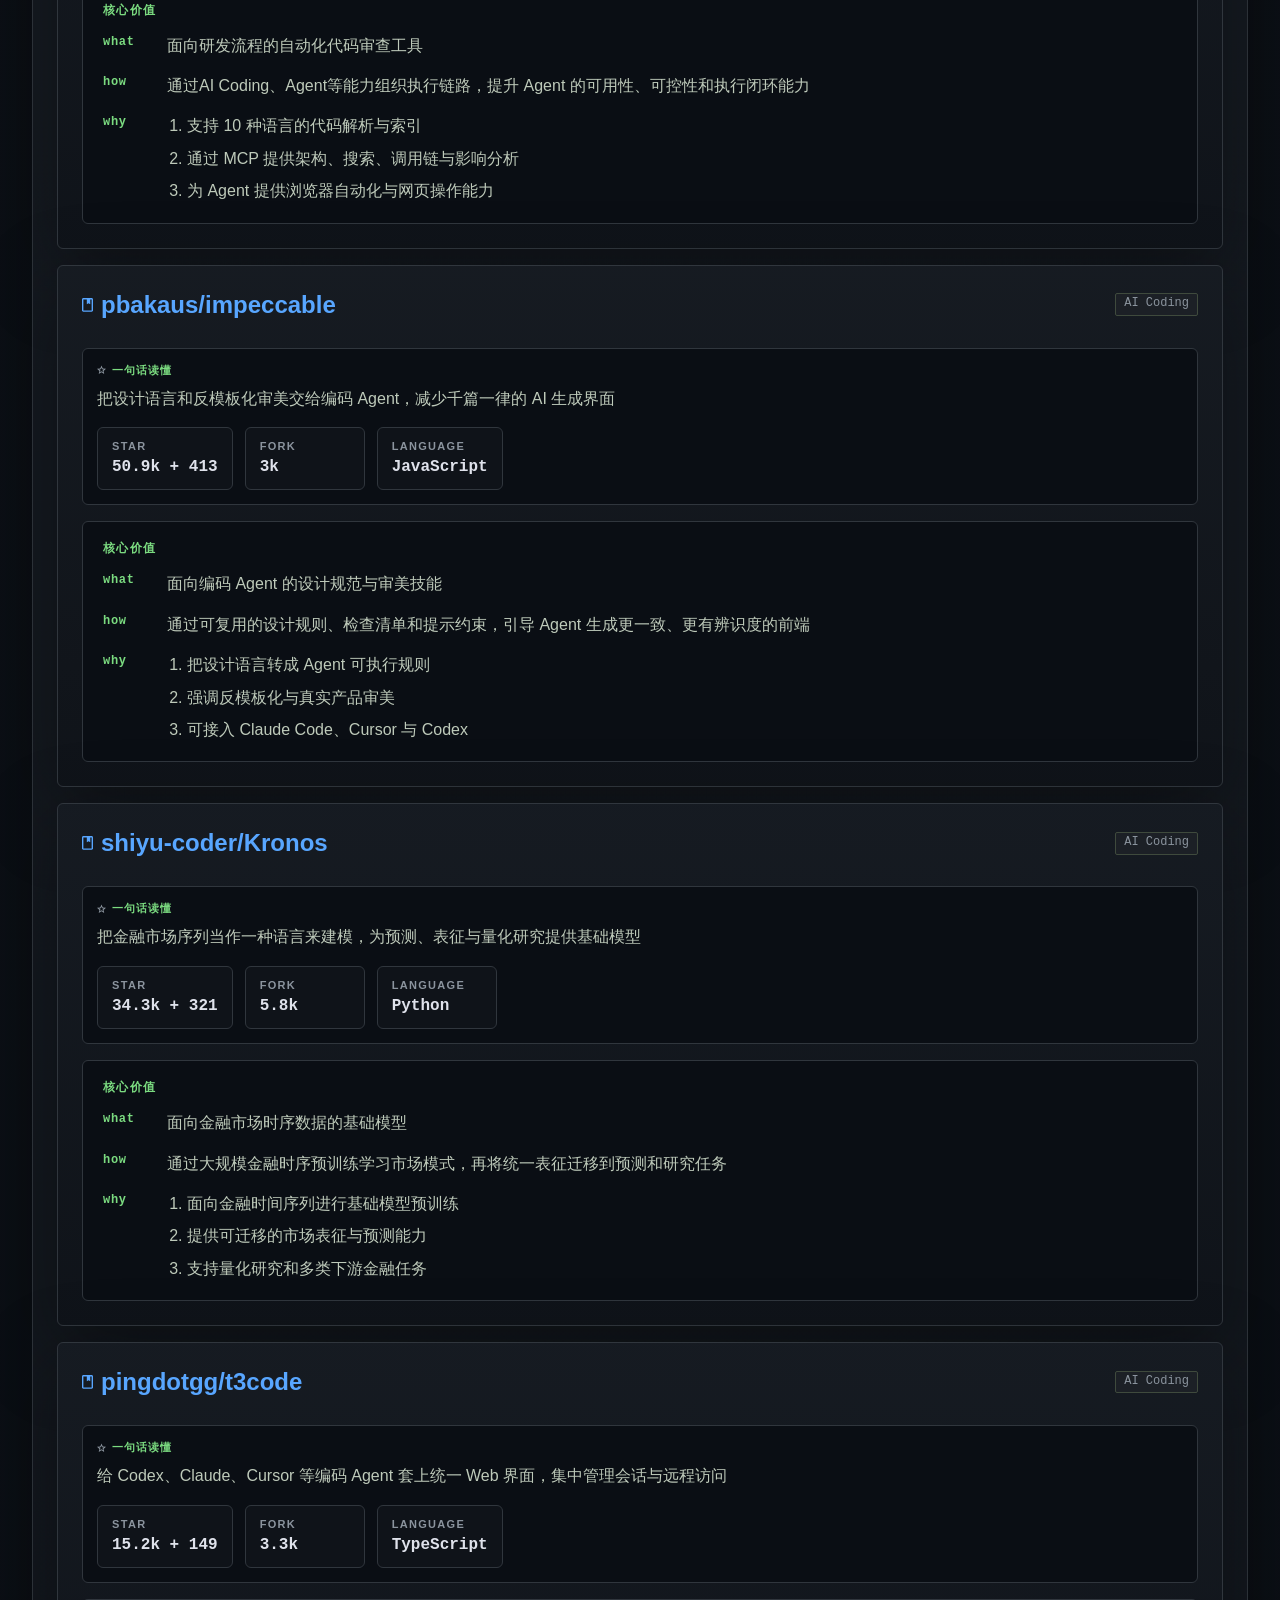
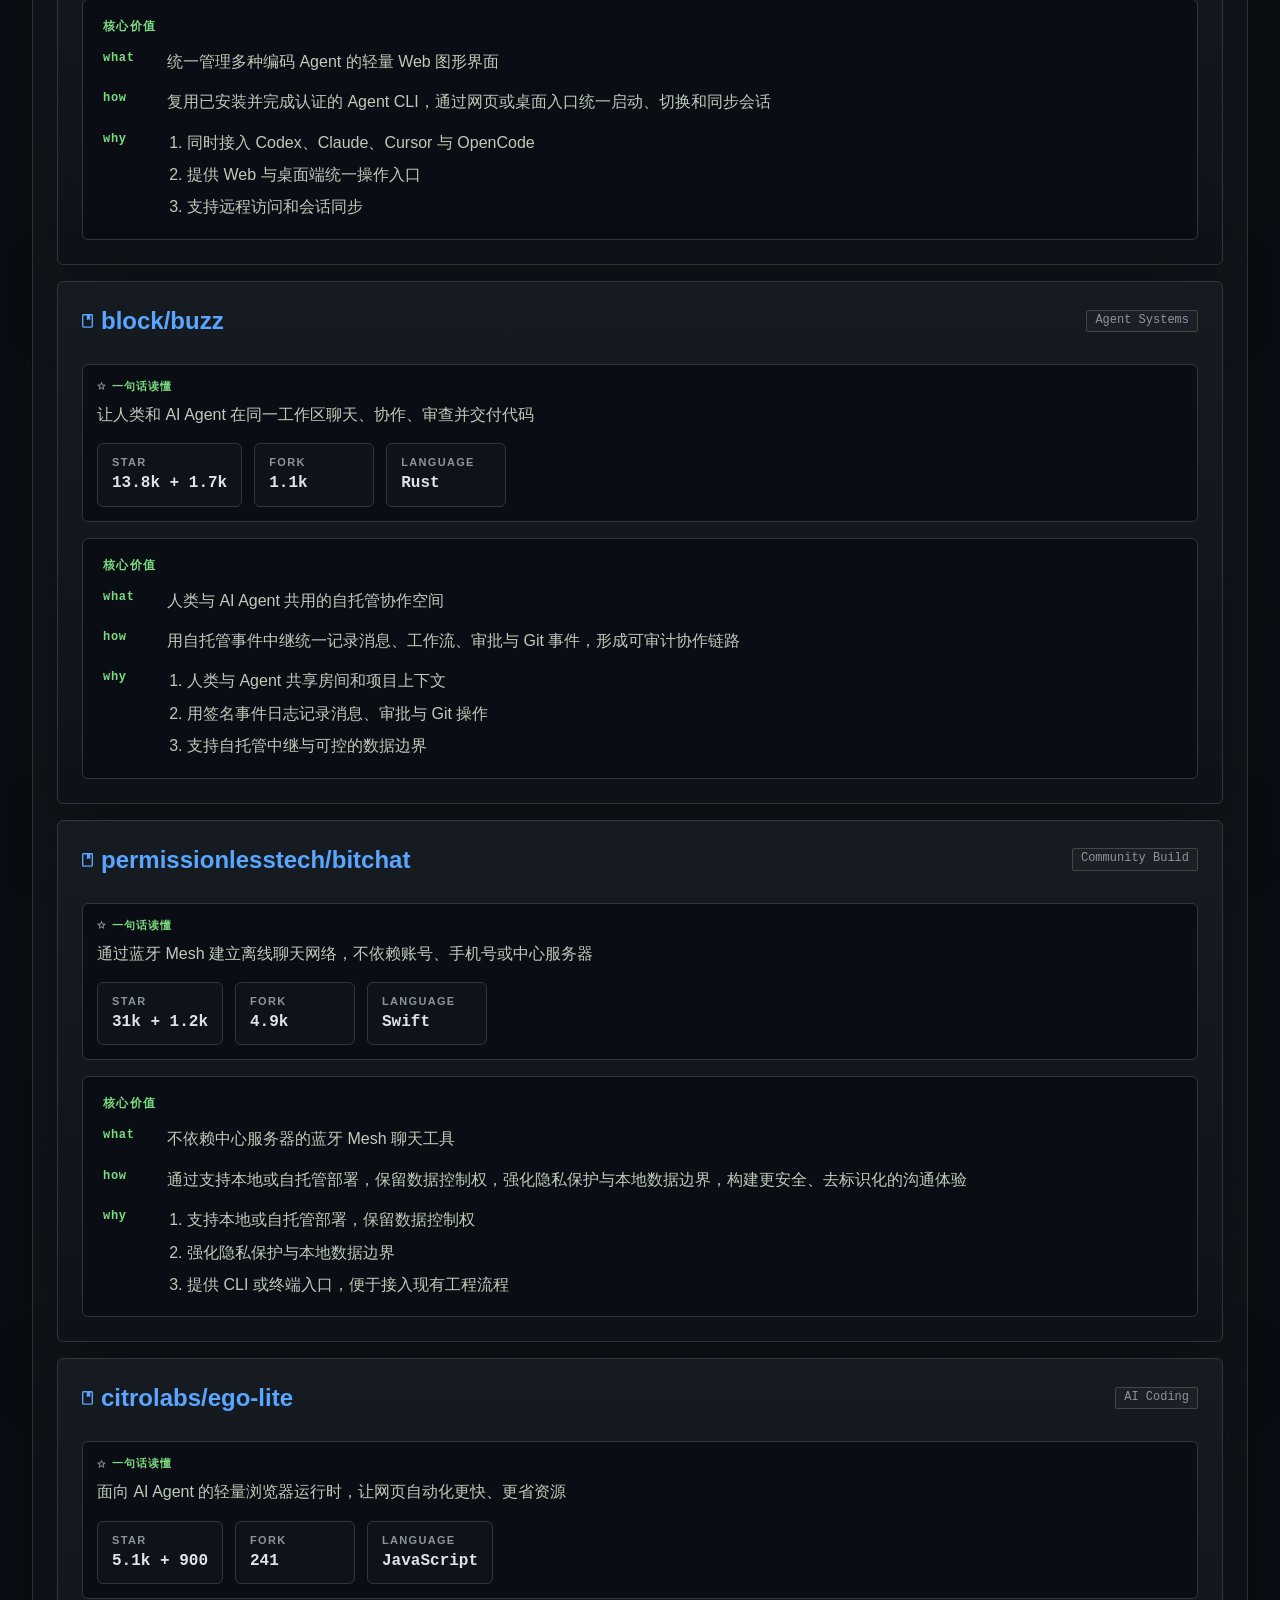
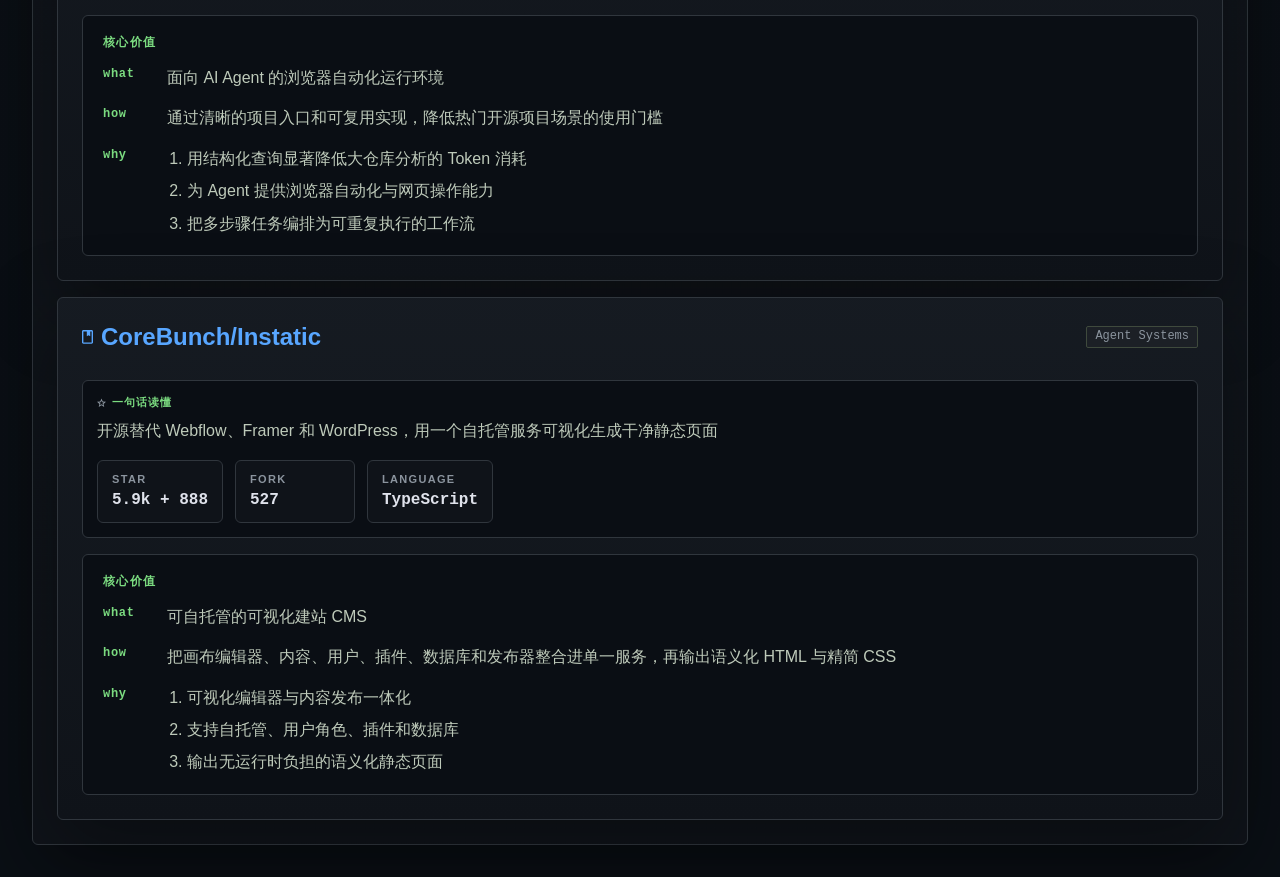
==== commit cd6010ca: "feat: 2026-08-01 daily + monthly trending analysis reports" ====
--- a/reports/github-trending/dashboard/history/2026-07-27.html
+++ b/reports/github-trending/dashboard/history/2026-07-27.html
@@ -58,6 +58,8 @@
             <span class="sr-only">选择日报日期</span>
             <select data-date-select="daily" aria-label="选择日报日期">
 
+                    <option value="./2026-08-01.html?period=daily">2026-08-01</option>
+
                     <option value="./2026-07-31.html?period=daily">2026-07-31</option>
 
                     <option value="./2026-07-30.html?period=daily">2026-07-30</option>
@@ -70,7 +72,7 @@
 
             </select>
           </label>
-          <span class="archive-count">5 个可用日期</span>
+          <span class="archive-count">6 个可用日期</span>
         </div>
 
         <div class="date-control" data-date-control="weekly">
@@ -98,11 +100,13 @@
             <span class="sr-only">选择月报月份</span>
             <select data-date-select="monthly" aria-label="选择月报月份">
 
+                    <option value="./2026-08-01.html?period=monthly">2026 年 8 月</option>
+
                     <option value="./2026-07-27.html?period=monthly" selected>2026 年 7 月</option>
 
             </select>
           </label>
-          <span class="archive-count">1 个可用月份</span>
+          <span class="archive-count">2 个可用月份</span>
         </div>
 
         </div>
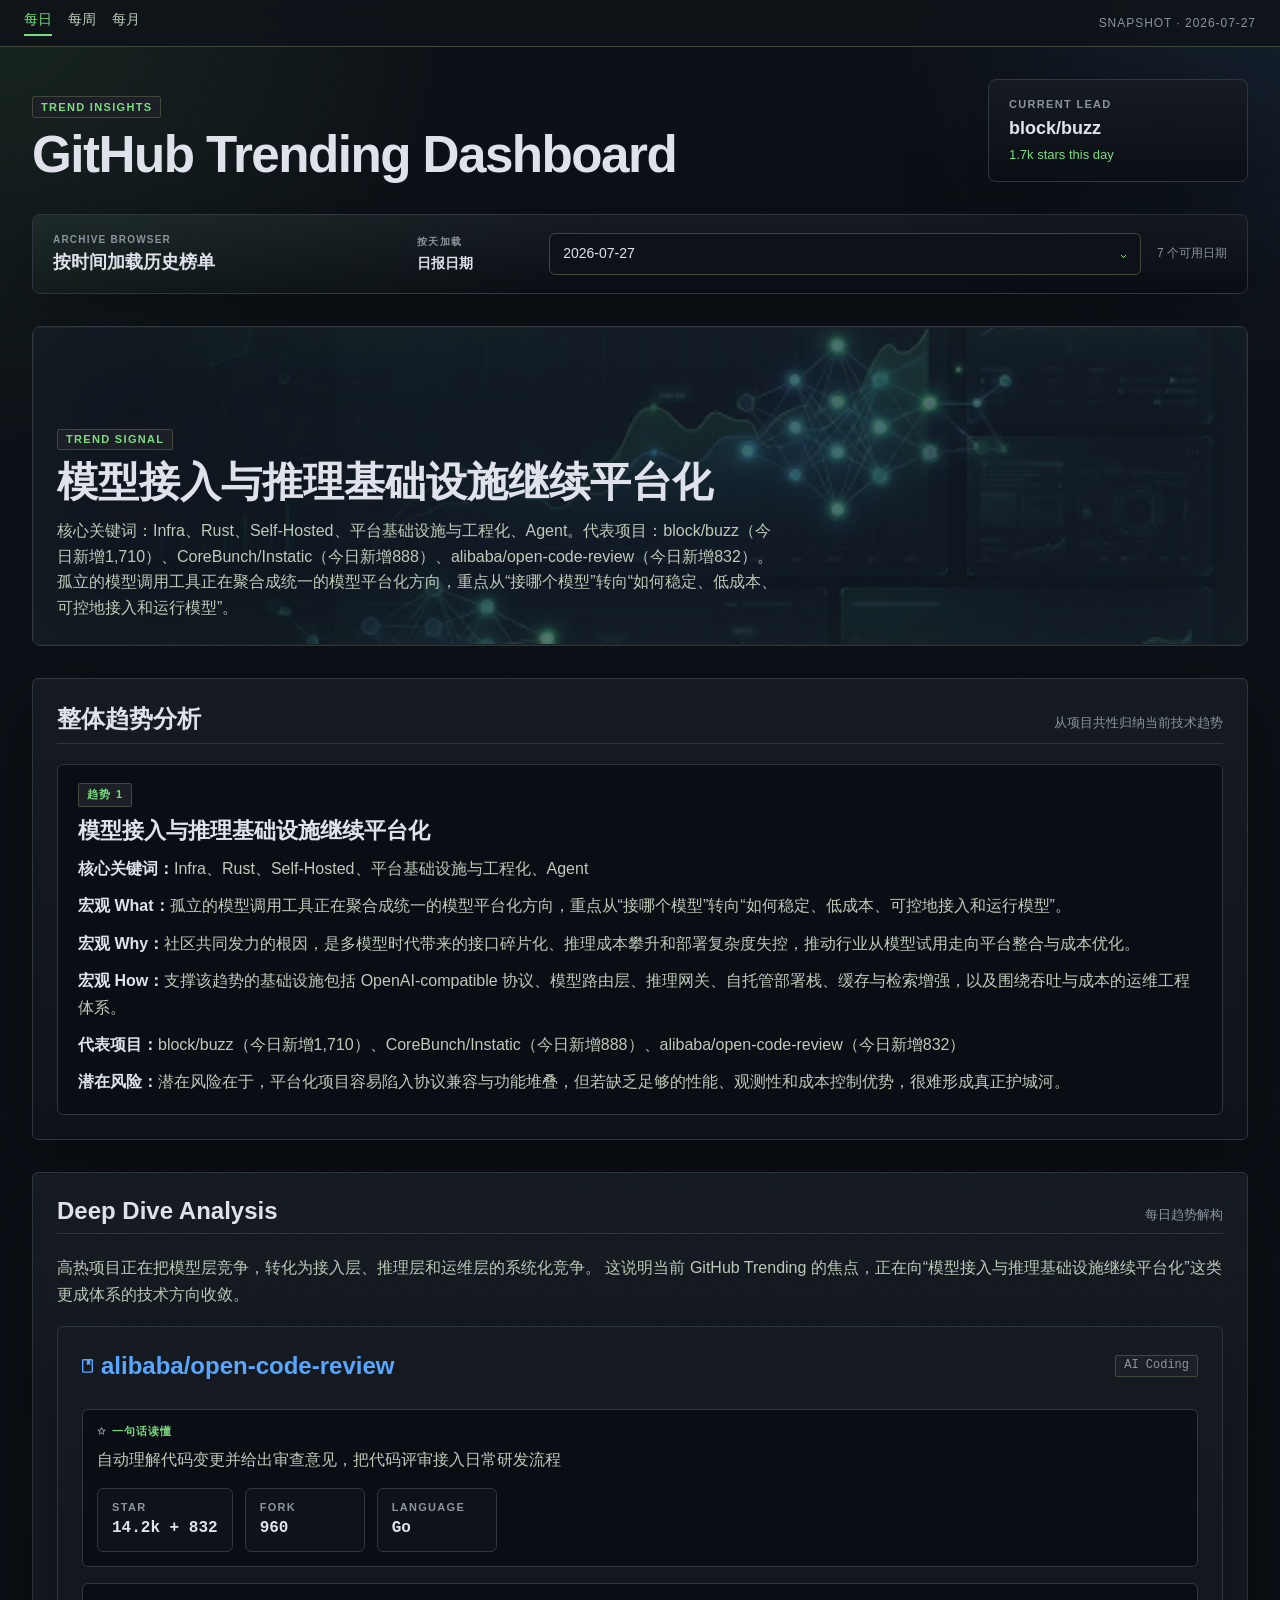
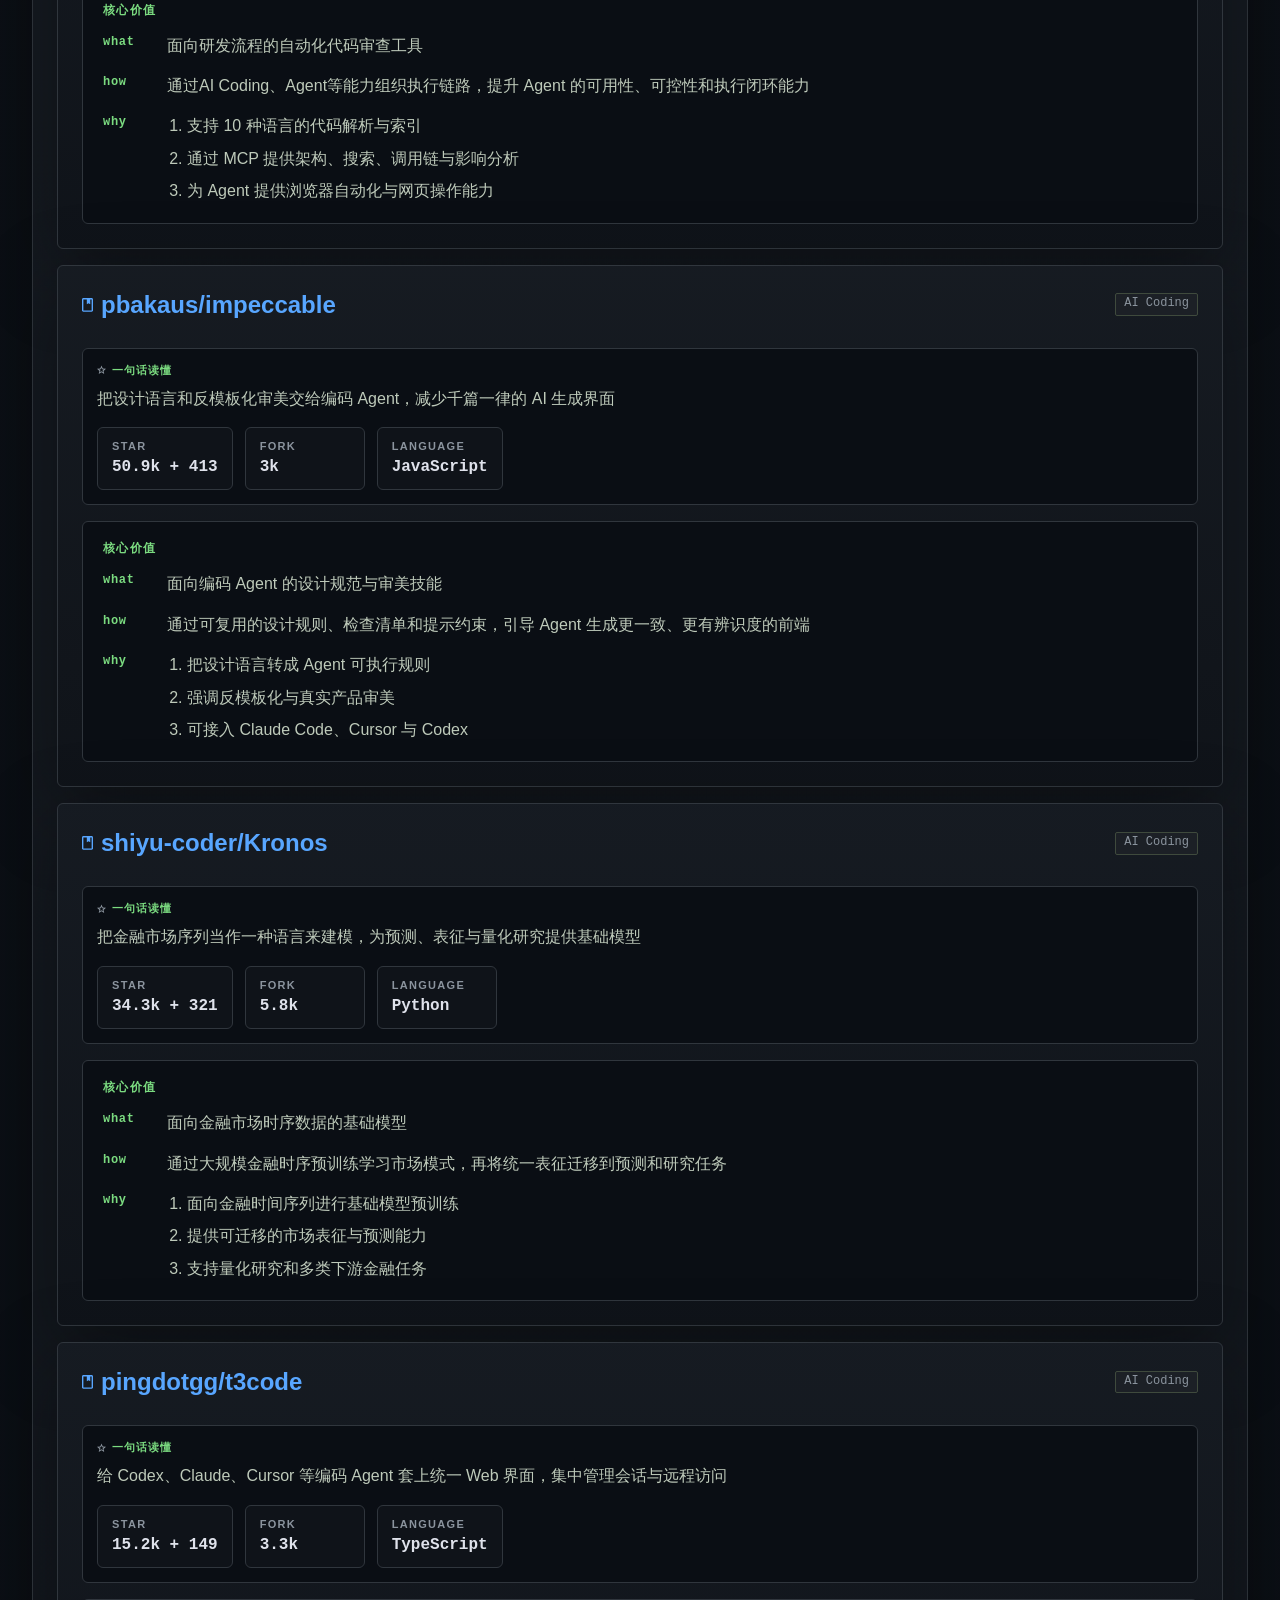
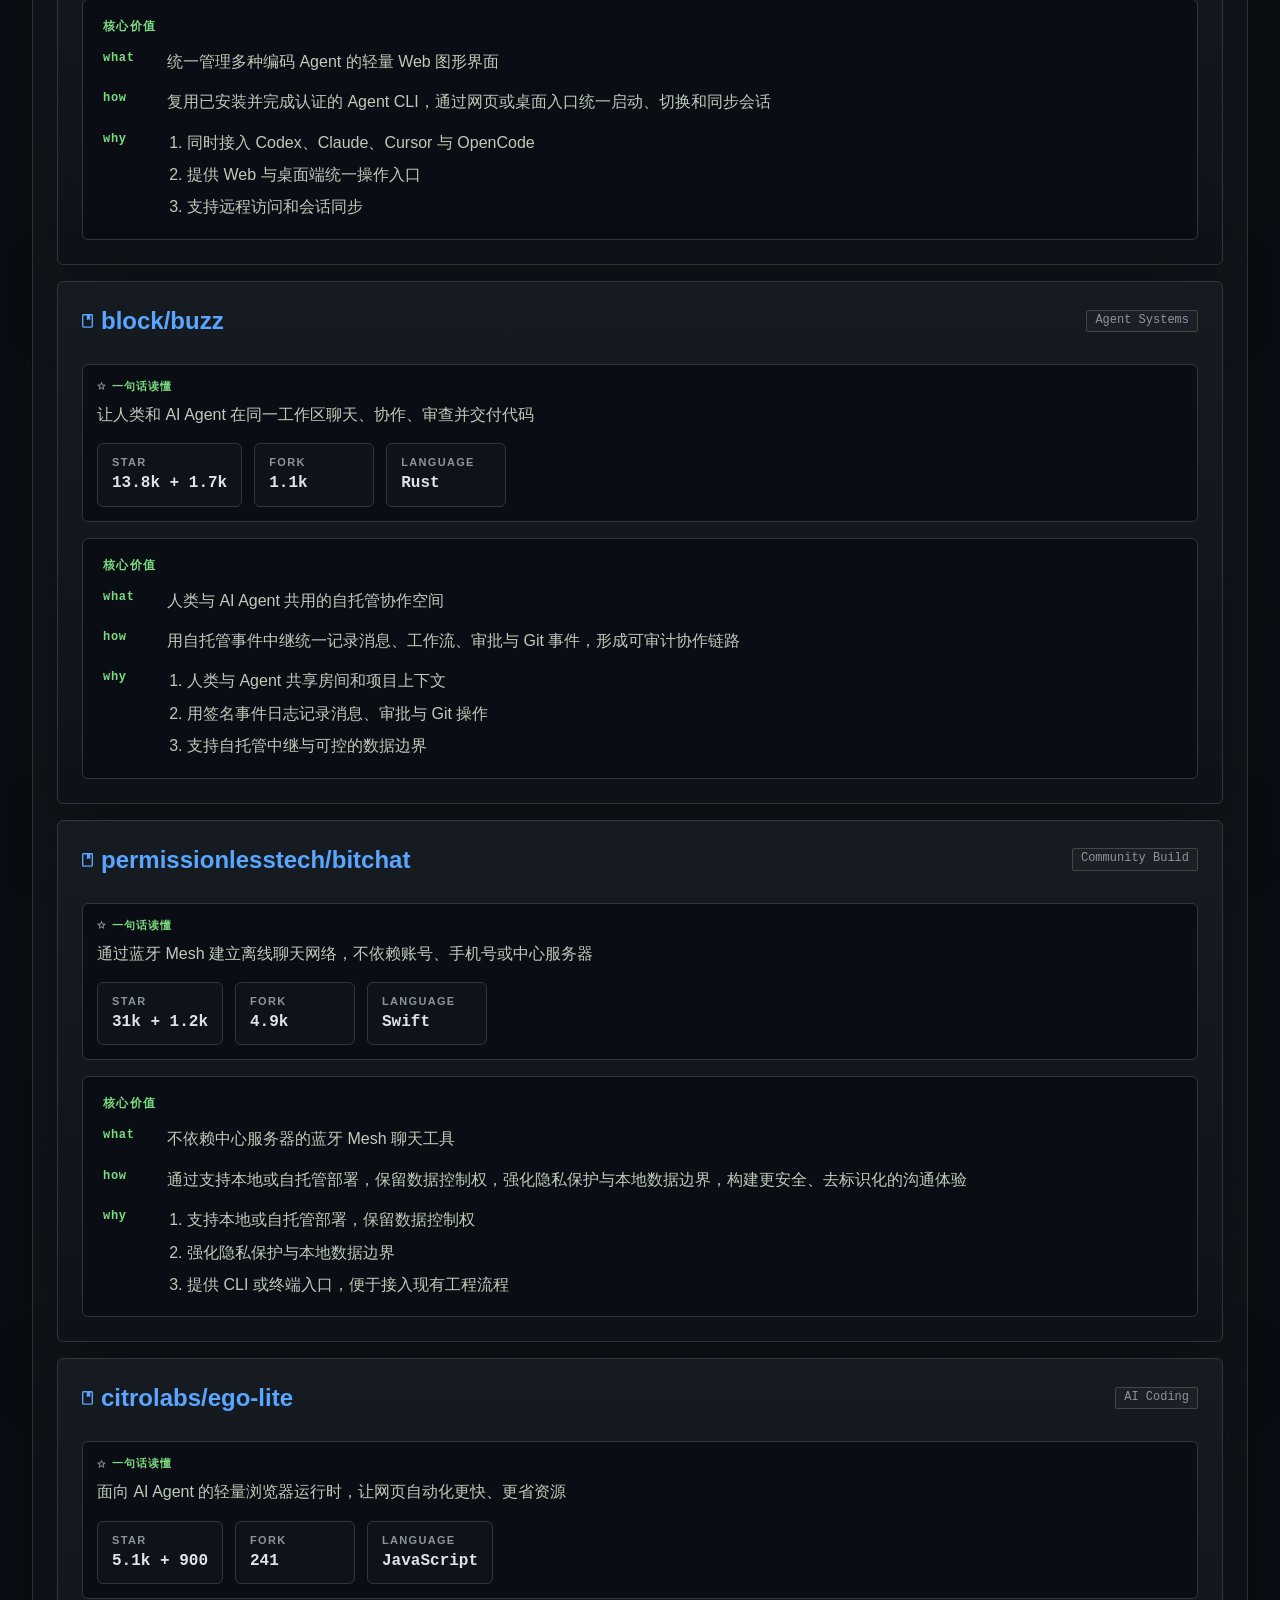
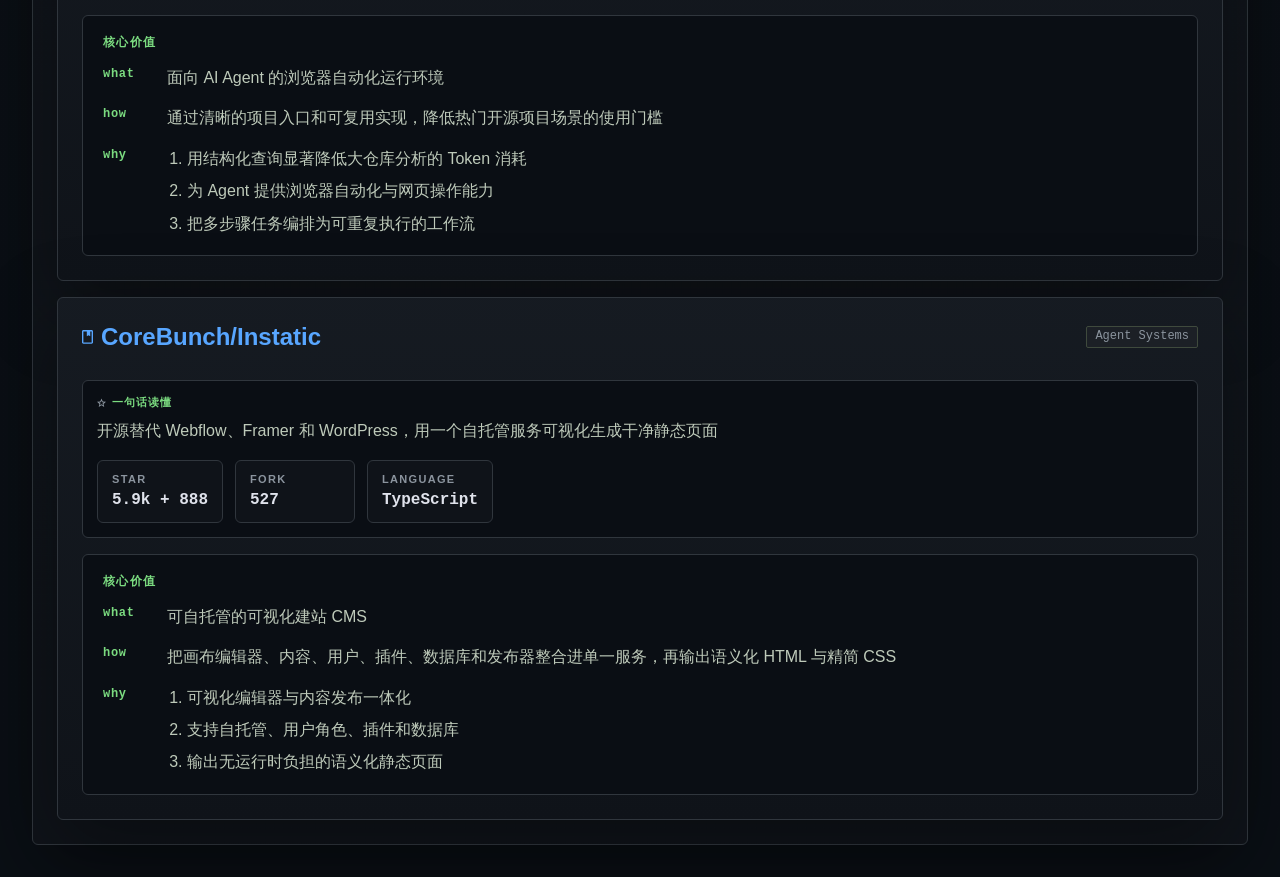
==== commit 937b3854: "daily: 2026-08-02 GitHub Trending analysis (15 repos, 7 AI-focused)" ====
--- a/reports/github-trending/dashboard/history/2026-07-27.html
+++ b/reports/github-trending/dashboard/history/2026-07-27.html
@@ -58,6 +58,8 @@
             <span class="sr-only">选择日报日期</span>
             <select data-date-select="daily" aria-label="选择日报日期">
 
+                    <option value="./2026-08-02.html?period=daily">2026-08-02</option>
+
                     <option value="./2026-08-01.html?period=daily">2026-08-01</option>
 
                     <option value="./2026-07-31.html?period=daily">2026-07-31</option>
@@ -72,7 +74,7 @@
 
             </select>
           </label>
-          <span class="archive-count">6 个可用日期</span>
+          <span class="archive-count">7 个可用日期</span>
         </div>
 
         <div class="date-control" data-date-control="weekly">
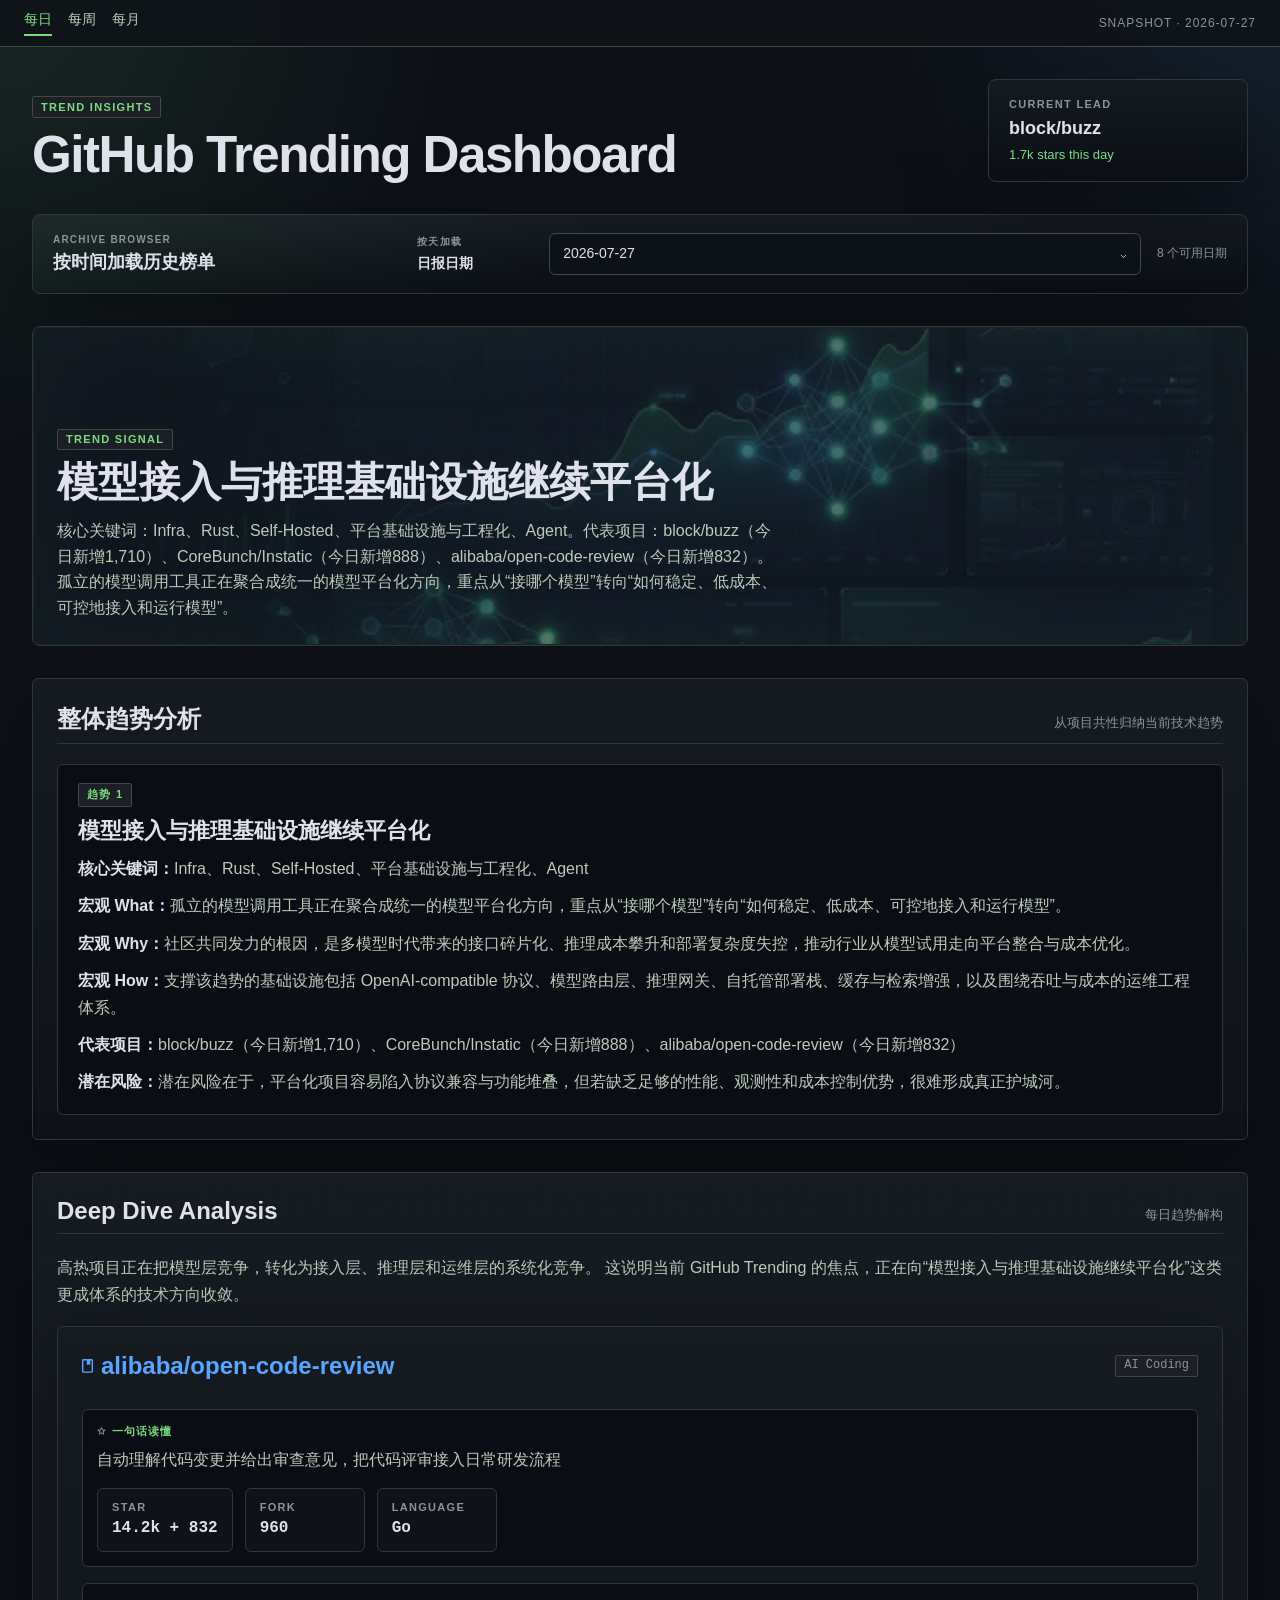
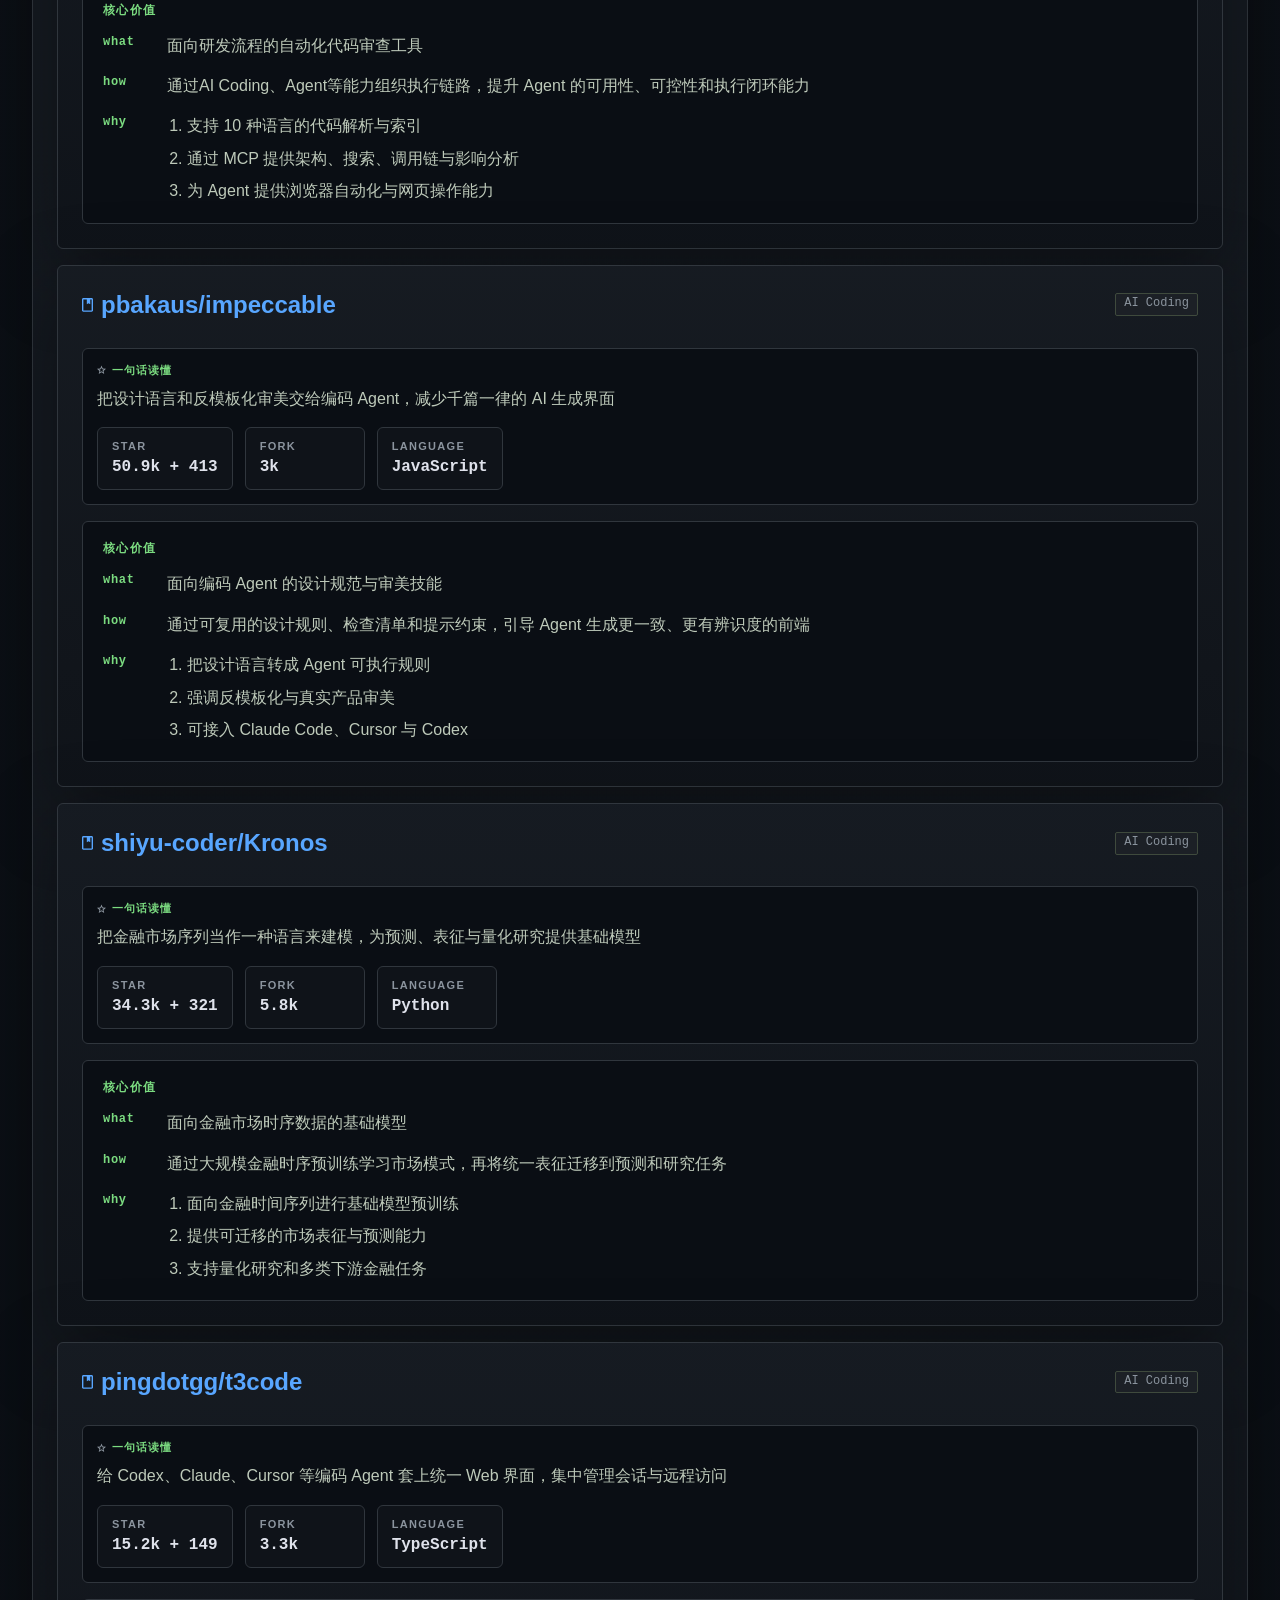
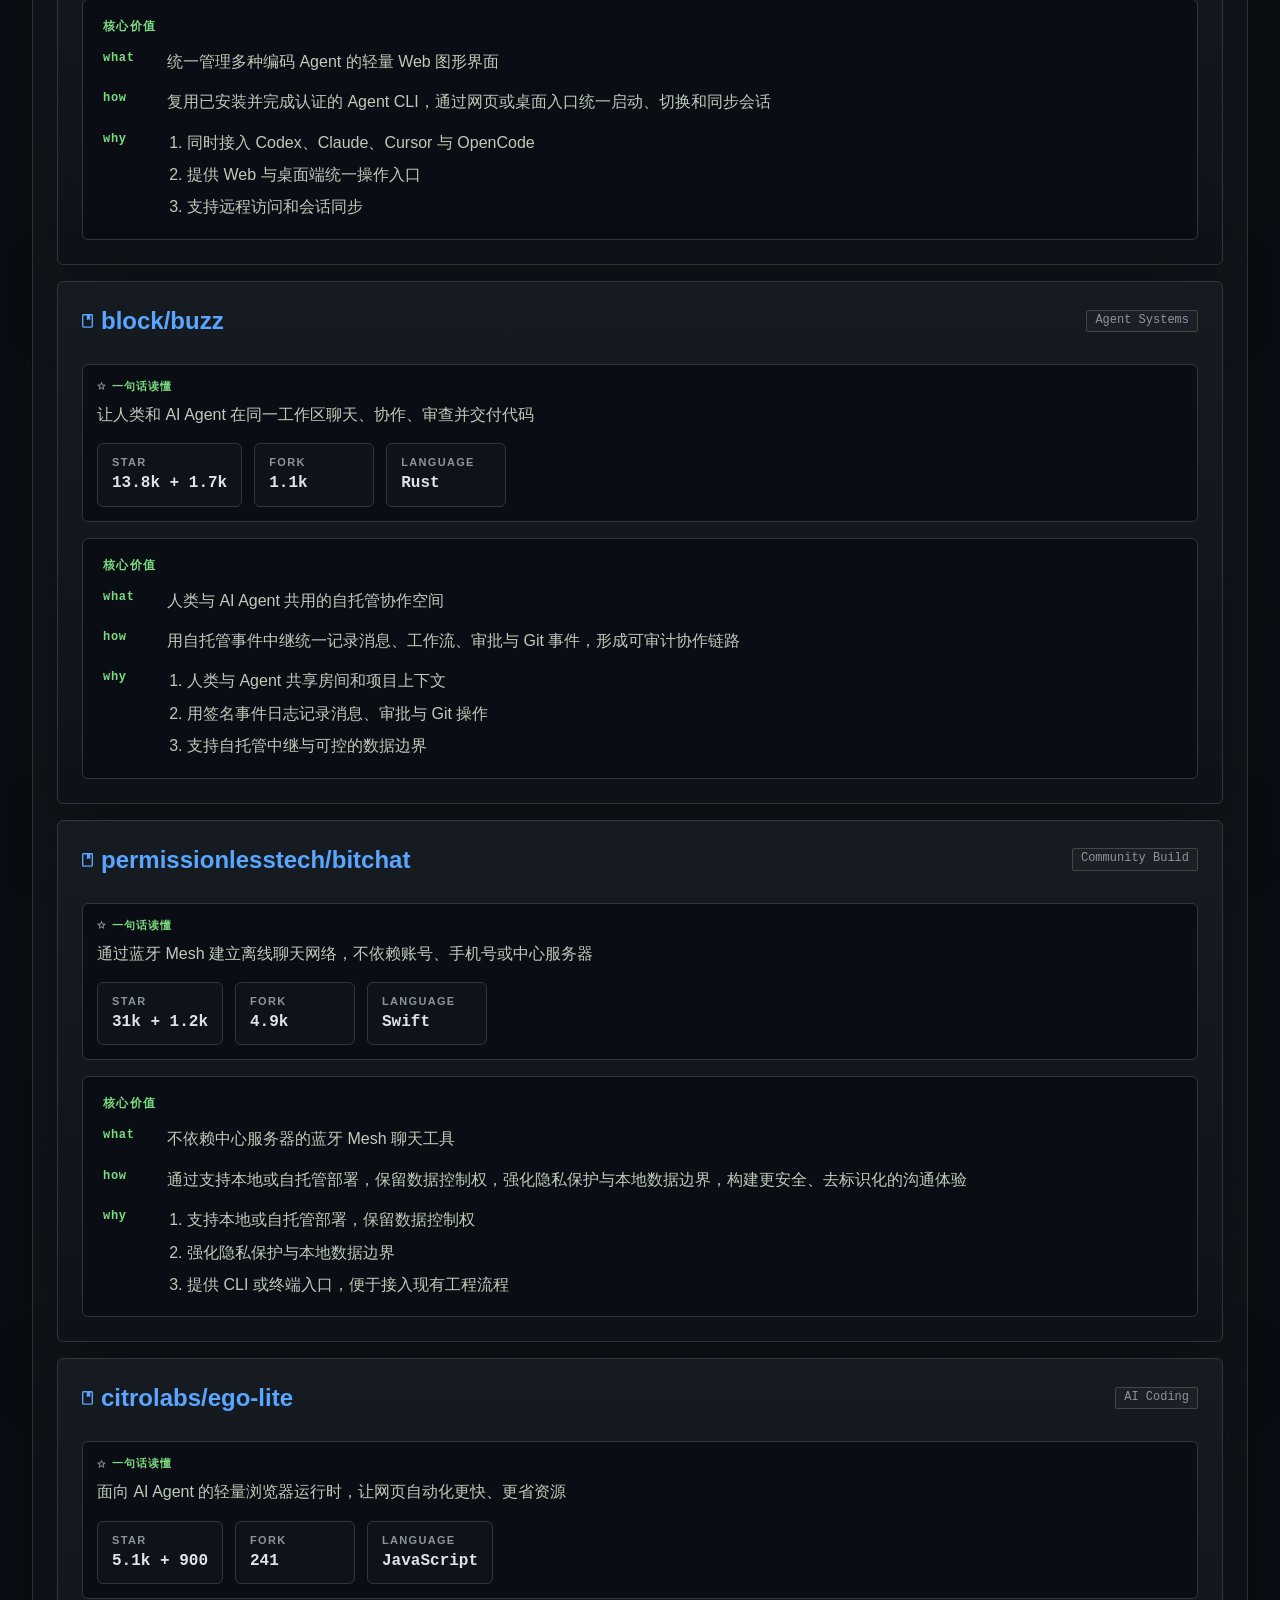
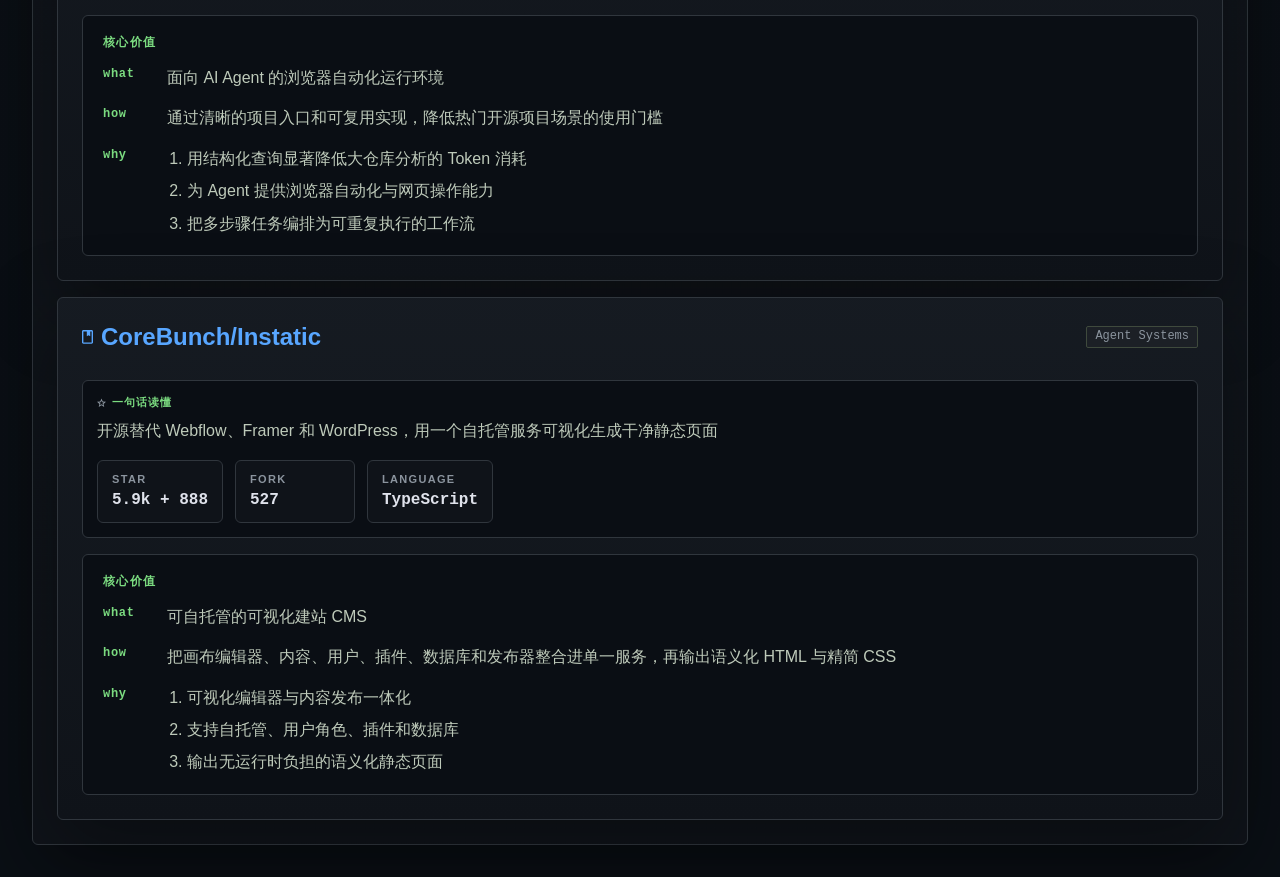
==== commit 41a62dfd: "2026-08-03 daily + weekly trending analysis report" ====
--- a/reports/github-trending/dashboard/history/2026-07-27.html
+++ b/reports/github-trending/dashboard/history/2026-07-27.html
@@ -58,6 +58,8 @@
             <span class="sr-only">选择日报日期</span>
             <select data-date-select="daily" aria-label="选择日报日期">
 
+                    <option value="./2026-08-03.html?period=daily">2026-08-03</option>
+
                     <option value="./2026-08-02.html?period=daily">2026-08-02</option>
 
                     <option value="./2026-08-01.html?period=daily">2026-08-01</option>
@@ -74,7 +76,7 @@
 
             </select>
           </label>
-          <span class="archive-count">7 个可用日期</span>
+          <span class="archive-count">8 个可用日期</span>
         </div>
 
         <div class="date-control" data-date-control="weekly">
@@ -86,11 +88,13 @@
             <span class="sr-only">选择周报周期</span>
             <select data-date-select="weekly" aria-label="选择周报周期">
 
+                    <option value="./2026-08-03.html?period=weekly">2026 年第 32 周 · 08/03–08/09</option>
+
                     <option value="./2026-07-27.html?period=weekly" selected>2026 年第 31 周 · 07/27–08/02</option>
 
             </select>
           </label>
-          <span class="archive-count">1 个可用周次</span>
+          <span class="archive-count">2 个可用周次</span>
         </div>
 
         <div class="date-control" data-date-control="monthly">
